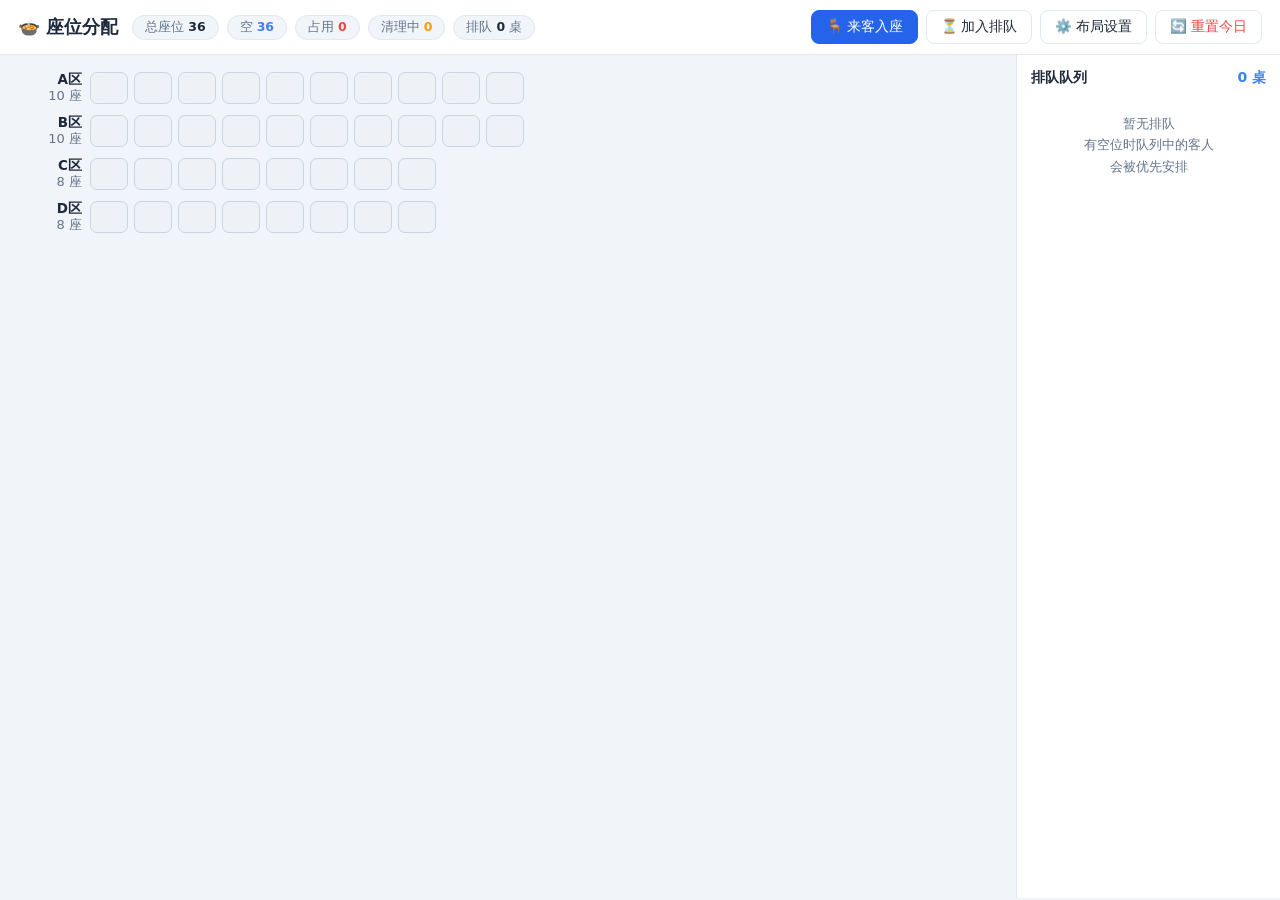
==== index.html @ dd634bb9 "餐厅座位分配系统 P1+P2：座位图/推荐入座/排队/拆坐合并（单文件 HTML，零依赖）" ====
<!DOCTYPE html>
<html lang="zh-CN">
<head>
<meta charset="UTF-8">
<meta name="viewport" content="width=device-width, initial-scale=1.0">
<title>餐厅座位分配系统</title>
<style>
  :root{
    --free-bg:#eef2f7; --free-bd:#cbd5e1;
    --occ:#ef4444; --clean:#f59e0b; --cand:#3b82f6;
    --rec:#2563eb; --bg:#f1f5f9; --card:#ffffff; --line:#e2e8f0;
    --txt:#1e293b; --sub:#64748b;
  }
  *{box-sizing:border-box; margin:0; padding:0;}
  body{
    font-family:system-ui,-apple-system,"Segoe UI","Microsoft YaHei",sans-serif;
    background:var(--bg); color:var(--txt); min-height:100vh;
  }
  header{
    background:var(--card); border-bottom:1px solid var(--line);
    padding:10px 18px; display:flex; align-items:center; gap:14px; flex-wrap:wrap;
    position:sticky; top:0; z-index:30;
  }
  header h1{font-size:18px; white-space:nowrap;}
  .stats{display:flex; gap:8px; flex-wrap:wrap; flex:1;}
  .chip{
    background:var(--bg); border:1px solid var(--line); border-radius:999px;
    padding:3px 12px; font-size:12.5px; color:var(--sub); white-space:nowrap;
  }
  .chip b{color:var(--txt);}
  .chip.occ b{color:var(--occ);} .chip.clean b{color:var(--clean);} .chip.cand b{color:var(--cand);}
  .toolbar{display:flex; gap:8px;}
  button{
    font-size:13.5px; padding:7px 14px; border-radius:8px; border:1px solid var(--line);
    background:#fff; color:var(--txt); cursor:pointer; transition:all .12s;
  }
  button:hover{border-color:var(--cand); color:var(--cand);}
  button.primary{background:var(--rec); color:#fff; border-color:var(--rec);}
  button.primary:hover{background:#1d4ed8; color:#fff;}
  button.danger{color:var(--occ);} button.danger:hover{border-color:var(--occ); color:var(--occ);}
  button.small{padding:3px 10px; font-size:12px;}
  button:disabled{opacity:.45; cursor:not-allowed;}

  main{display:flex; gap:0; align-items:flex-start;}
  #stage{flex:1; padding:16px 18px 90px; min-width:0;}

  /* 选位横幅 */
  #selBar{
    display:none; background:#eff6ff; border:1px solid #bfdbfe; border-radius:10px;
    padding:8px 12px; margin-bottom:12px; font-size:13.5px;
  }
  #selBar.show{display:flex; align-items:center; gap:10px; flex-wrap:wrap;}
  #selBar .tip{flex:1;}

  .row{display:flex; align-items:center; gap:8px; margin-bottom:10px;}
  .row-label{
    width:64px; flex:none; text-align:right; font-size:13px; color:var(--sub);
    display:flex; flex-direction:column; line-height:1.25;
  }
  .row-label b{color:var(--txt); font-size:13.5px;}
  .seats{display:flex; flex-wrap:wrap; gap:6px;}
  .seat{
    width:38px; height:32px; border-radius:7px; border:1.5px solid var(--free-bd);
    background:var(--free-bg); display:flex; align-items:center; justify-content:center;
    font-size:12px; color:var(--sub); cursor:pointer; user-select:none;
    transition:transform .08s, box-shadow .08s; position:relative;
  }
  .seat:hover{transform:translateY(-2px); box-shadow:0 3px 8px rgba(0,0,0,.12);}
  .seat.st-occ{background:var(--occ); border-color:#dc2626; color:#fff; font-weight:600;}
  .seat.st-clean{background:var(--clean); border-color:#d97706; color:#fff; font-weight:600;}
  .seat.st-clean .timer{font-size:10.5px;}
  .seat.cand{background:#dbeafe; border-color:var(--cand); color:var(--cand); cursor:pointer;}
  .seat.cand.rec{background:var(--rec); border-color:var(--rec); color:#fff; font-weight:700;}
  .seat.cand.rec::after{
    content:"★"; position:absolute; top:-9px; right:-6px; font-size:13px; color:var(--rec);
    text-shadow:0 0 3px #fff;
  }

  /* 候选方案条 */
  #candBar{
    display:none; position:fixed; left:50%; transform:translateX(-50%); bottom:14px;
    background:#fff; border:1px solid var(--line); border-radius:12px;
    box-shadow:0 8px 30px rgba(0,0,0,.18); padding:10px 14px; z-index:40;
    max-width:92vw; max-height:38vh; overflow:auto;
  }
  #candBar.show{display:block;}
  #candBar .title{font-size:13px; color:var(--sub); margin-bottom:8px;}
  #candBar .chips{display:flex; flex-wrap:wrap; gap:8px;}
  .cchip{
    border:1.5px solid var(--cand); color:var(--cand); background:#eff6ff;
    border-radius:999px; padding:5px 12px; font-size:13px; cursor:pointer;
  }
  .cchip.rec{background:var(--rec); color:#fff; border-color:var(--rec); font-weight:600;}
  .cchip:hover{box-shadow:0 2px 8px rgba(59,130,246,.35);}
  #candBar .actions{margin-top:10px; display:flex; gap:8px; justify-content:flex-end;}

  /* 拆坐合并提示条 */
  #mergeBar{
    display:none; background:#fffbeb; border:1px solid #fde68a; border-radius:10px;
    padding:8px 12px; margin-bottom:12px; font-size:13.5px; color:#92400e;
  }
  #mergeBar.show{display:flex; align-items:center; gap:10px; flex-wrap:wrap;}
  #mergeBar .tip{flex:1;}

  /* 拆坐中的座位角标 */
  .seat.st-occ.split::after{
    content:"🔗"; position:absolute; top:-9px; right:-6px; font-size:11px;
    text-shadow:0 0 3px #fff;
  }

  /* 排队面板 */
  #queuePanel{
    width:264px; flex:none; background:var(--card); border-left:1px solid var(--line);
    padding:14px; position:sticky; top:57px; height:calc(100vh - 57px); overflow:auto;
  }
  #queuePanel h2{font-size:14px; margin-bottom:10px; display:flex; justify-content:space-between; align-items:center;}
  #queuePanel h2 .cnt{color:var(--cand);}
  .qitem{
    border:1px solid var(--line); border-radius:10px; padding:9px 10px; margin-bottom:8px;
    background:var(--bg);
  }
  .qitem .head{display:flex; justify-content:space-between; align-items:center; font-size:13.5px;}
  .qitem .head .size{font-weight:600;}
  .qitem .meta{font-size:11.5px; color:var(--sub); margin:4px 0 7px;}
  .qitem .btns{display:flex; gap:6px;}
  .qempty{font-size:12.5px; color:var(--sub); padding:16px 4px; text-align:center; line-height:1.7;}

  /* 模态框 */
  .overlay{
    display:none; position:fixed; inset:0; background:rgba(15,23,42,.45);
    z-index:50; align-items:center; justify-content:center;
  }
  .overlay.show{display:flex;}
  .modal{
    background:#fff; border-radius:14px; width:min(92vw,420px);
    padding:18px 20px; box-shadow:0 20px 60px rgba(0,0,0,.25);
  }
  .modal h3{font-size:16px; margin-bottom:14px;}
  .modal .field{margin-bottom:14px;}
  .modal .field label{display:block; font-size:12.5px; color:var(--sub); margin-bottom:6px;}
  .numrow{display:flex; align-items:center; gap:8px; flex-wrap:wrap;}
  .numrow input[type=number]{
    width:76px; font-size:18px; padding:6px 8px; border:1.5px solid var(--line);
    border-radius:8px; text-align:center;
  }
  .quick{display:flex; gap:6px; flex-wrap:wrap; margin-top:8px;}
  .qbtn{
    width:42px; height:34px; border-radius:8px; border:1.5px solid var(--line);
    background:#fff; cursor:pointer; font-size:14px;
  }
  .qbtn.active{background:var(--rec); color:#fff; border-color:var(--rec);}
  .modal input[type=text]{
    width:100%; font-size:14px; padding:8px 10px; border:1.5px solid var(--line);
    border-radius:8px;
  }
  .modal .actions{display:flex; justify-content:flex-end; gap:8px; margin-top:16px;}
  .modal .msg{font-size:13.5px; padding:12px; border-radius:8px; margin-bottom:4px;}
  .modal .msg.no{background:#fef2f2; color:#b91c1c; border:1px solid #fecaca;}
  .modal .msg.ok{background:#f0fdf4; color:#15803d; border:1px solid #bbf7d0;}
  .partyInfo{font-size:13px; background:var(--bg); border-radius:8px; padding:10px 12px; margin-bottom:14px; line-height:1.8;}
  .seatList{font-size:13.5px; background:var(--bg); border-radius:8px; padding:10px 12px; line-height:1.9; max-height:200px; overflow:auto;}

  .layout-row{display:flex; gap:8px; align-items:center; margin-bottom:10px;}
  .layout-row input[type=text]{flex:1; padding:7px 9px; border:1.5px solid var(--line); border-radius:8px; font-size:13.5px;}
  .layout-row input[type=number]{width:70px; padding:7px 6px; border:1.5px solid var(--line); border-radius:8px; font-size:13.5px; text-align:center;}
  .hint{font-size:12px; color:var(--sub); margin-top:12px; line-height:1.7;}

  #toast{
    position:fixed; left:50%; top:64px; transform:translateX(-50%) translateY(-20px);
    background:#0f172a; color:#fff; padding:8px 18px; border-radius:999px; font-size:13px;
    opacity:0; pointer-events:none; transition:all .25s; z-index:99;
  }
  #toast.show{opacity:1; transform:translateX(-50%) translateY(0);}
  @media (max-width:900px){
    #queuePanel{display:none;}
    .seat{width:32px; height:28px;}
  }
</style>
</head>
<body>
<header>
  <h1>🍲 座位分配</h1>
  <div class="stats" id="stats"></div>
  <div class="toolbar">
    <button id="btnSeat" class="primary">🪑 来客入座</button>
    <button id="btnQueue">⏳ 加入排队</button>
    <button id="btnLayout">⚙️ 布局设置</button>
    <button id="btnReset" class="danger">🔄 重置今日</button>
  </div>
</header>

<main>
  <div id="stage">
    <div id="selBar">
      <span class="tip"></span>
      <button id="btnCancelSel" class="small">✕ 取消选位</button>
    </div>
    <div id="mergeBar">
      <span class="tip" id="mergeText"></span>
      <button id="btnMergeGo" class="primary small">🔗 提议合并</button>
      <button id="btnMergeDismiss" class="small">暂时不</button>
    </div>
    <div id="seatmap"></div>
  </div>
  <aside id="queuePanel">
    <h2>排队队列 <span class="cnt" id="qcnt">0 桌</span></h2>
    <div id="qlist"></div>
  </aside>
</main>

<div id="candBar">
  <div class="title" id="candTitle"></div>
  <div class="chips" id="candChips"></div>
  <div class="actions">
    <button id="btnCandCancel">取消</button>
    <button id="btnCandQueue" class="primary">没有合适的 → 加入排队</button>
  </div>
</div>

<!-- 来客入座 -->
<div class="overlay" id="mSeat">
  <div class="modal">
    <h3>🪑 来客入座</h3>
    <div class="field">
      <label>客人数</label>
      <div class="numrow">
        <button class="qbtn" data-d="-1">−</button>
        <input type="number" id="seatK" min="1" max="20" value="2">
        <button class="qbtn" data-d="1">＋</button>
      </div>
      <div class="quick" id="quickBtns"></div>
    </div>
    <div class="field">
      <label>备注（可选，如“王先生/靠窗”）</label>
      <input type="text" id="seatNote" placeholder="选填">
    </div>
    <div id="seatMsg"></div>
    <div class="actions">
      <button id="btnSeatCancel">取消</button>
      <button id="btnSeatGo" class="primary">查看可选位置 →</button>
    </div>
  </div>
</div>

<!-- 确认入座 -->
<div class="overlay" id="mConfirm">
  <div class="modal">
    <h3>确认入座</h3>
    <div class="partyInfo" id="cfInfo"></div>
    <div class="seatList" id="cfSeats"></div>
    <div class="actions">
      <button id="btnCfCancel">取消</button>
      <button id="btnCfGo" class="primary">✅ 确认入座</button>
    </div>
  </div>
</div>

<!-- 拆坐合并确认 -->
<div class="overlay" id="mMerge">
  <div class="modal">
    <h3>🔗 提议合并</h3>
    <div class="partyInfo" id="mgInfo"></div>
    <div class="seatList" id="mgSeats"></div>
    <div class="actions">
      <button id="btnMgNo" class="danger">🙅 客人拒绝（不再提议）</button>
      <button id="btnMgCancel">取消</button>
      <button id="btnMgGo" class="primary">✅ 确认合并</button>
    </div>
  </div>
</div>

<!-- 座位操作（占用/清理中） -->
<div class="overlay" id="mSeatOp">
  <div class="modal">
    <h3 id="soTitle"></h3>
    <div class="partyInfo" id="soInfo"></div>
    <div class="actions" id="soActions"></div>
  </div>
</div>

<!-- 无空位 -->
<div class="overlay" id="mNoFit">
  <div class="modal">
    <h3>😕 没有能连坐的空位</h3>
    <div class="msg no" id="nofitMsg"></div>
    <div id="splitPlanBox" style="display:none; margin-top:10px;">
      <div class="msg ok" id="splitPlanText"></div>
      <div class="actions" style="justify-content:space-between; margin-top:10px;">
        <button id="btnSplitNo" class="small">暂不拆（加入排队）</button>
        <button id="btnSplitGo" class="primary">🔗 拆坐入座</button>
      </div>
    </div>
    <div class="actions">
      <button id="btnNfCancel">取消</button>
      <button id="btnNfQueue" class="primary">⏳ 加入排队</button>
    </div>
  </div>
</div>

<!-- 布局设置 -->
<div class="overlay" id="mLayout">
  <div class="modal" style="width:min(92vw,480px);">
    <h3>⚙️ 座位布局设置</h3>
    <div id="layoutRows"></div>
    <div class="field" style="margin:12px 0 4px;">
      <label style="display:flex; align-items:flex-start; gap:8px; font-size:13px; color:var(--txt); line-height:1.6; cursor:pointer;">
        <input type="checkbox" id="chkSplit" style="margin-top:3px; width:16px; height:16px;">
        <span>允许<b>拆坐入座</b>（一人一锅店型适用：凑不出整块时按 2+2 / 3+1 拆开先坐，标记 🔗；出现足够大的连续块后系统自动提议合并回来）</span>
      </label>
    </div>
    <div class="actions" style="justify-content:space-between;">
      <button id="btnAddRow">＋ 添加一排</button>
      <div>
        <button id="btnDemo">恢复演示布局</button>
        <button id="btnLayoutSave" class="primary">保存布局</button>
      </div>
    </div>
    <div class="hint">保存后现有占用会按座位号保留，被删掉的排上如有客人会提示。建议：营业前先设好布局。</div>
  </div>
</div>

<div id="toast"></div>

<script>
"use strict";
/* ========== 状态 ========== */
const LS_KEY = 'seat-alloc-v1';
let state = load() || defaultState();
let selection = null;   // {k, note, queueId, cands}
let mergeDismissed = {}; // 本事件周期内被“暂时不”的合并提议（partyId -> true）

function defaultState(){
  return {
    version: 1,
    cleanMin: 3,                       // 清理倒计时（分钟）
    splitSeating: true,                // 拆坐开关（一人一锅店型才开）
    layout: demoLayout(),
    seatStates: {},                    // key -> {st:'free'|'occ'|'clean', party?, until?}
    parties: {},                       // id -> {id,size,note,seatedAt,seatKeys[]}
    queue: []                          // [{id,size,note,since}]
  };
}
function demoLayout(){
  return [
    {id:'r1', label:'A区', seats:10},
    {id:'r2', label:'B区', seats:10},
    {id:'r3', label:'C区', seats:8},
    {id:'r4', label:'D区', seats:8}
  ];
}
function seatKey(rowId, idx){ return rowId + '#' + idx; }
function seatState(rowId, idx){
  const s = state.seatStates[seatKey(rowId, idx)];
  return s ? s : {st:'free'};
}
function maxRowSeats(){
  return Math.max(1, ...state.layout.map(r => r.seats));
}
function ensureAllSeats(s){
  s = s || state;
  s.layout.forEach(row => {
    for(let i=0;i<row.seats;i++){
      const k = seatKey(row.id, i);
      if(!s.seatStates[k]) s.seatStates[k] = {st:'free'};
    }
  });
}
function newId(prefix){
  return prefix + '-' + Date.now().toString(36) + Math.floor(Math.random()*1e4).toString(36);
}

function save(){
  mergeDismissed = {}; // 任何状态变更后，合并提议重新生效
  try{ localStorage.setItem(LS_KEY, JSON.stringify(state)); }catch(e){}
}
function load(){
  try{
    const raw = localStorage.getItem(LS_KEY);
    if(!raw) return null;
    const s = JSON.parse(raw);
    if(!s || !Array.isArray(s.layout) || s.layout.length===0) return null;
    s.seatStates = s.seatStates || {};
    ensureAllSeats(s); // 补默认空位
    s.parties = s.parties || {};
    s.queue = s.queue || [];
    if(typeof s.cleanMin !== 'number') s.cleanMin = 3;
    if(typeof s.splitSeating !== 'boolean') s.splitSeating = true;
    // 剔除引用了已不存在座位的桌
    for(const pid in s.parties){
      const p = s.parties[pid];
      const alive = (p.seatKeys||[]).filter(k => k in s.seatStates);
      if(alive.length === 0){ delete s.parties[pid]; }
      else p.seatKeys = alive;
    }
    return s;
  }catch(e){ return null; }
}

/* ========== 算法：连续空区间 ========== */
function freeIntervals(){
  const ivs = [];
  state.layout.forEach(row => {
    let run = null;
    for(let i=0;i<row.seats;i++){
      const st = seatState(row.id, i).st;
      if(st === 'free'){
        if(!run) run = {rowId:row.id, start:i};
        run.end = i;
      }else{
        if(run){ run.len = run.end - run.start + 1; ivs.push(run); run = null; }
      }
    }
    if(run){ run.len = run.end - run.start + 1; ivs.push(run); }
  });
  return ivs;
}
function candidatesFor(k){
  return freeIntervals()
    .filter(iv => iv.len >= k)
    .map(iv => ({rowId:iv.rowId, start:iv.start, end:iv.end, len:iv.len, waste:iv.len - k}));
}
function bestCandidate(cands){
  if(!cands.length) return null;
  return cands.reduce((a,b) => (b.waste < a.waste ? b : a));
}
function rowLabel(rowId){
  const r = state.layout.find(x => x.id === rowId);
  return r ? r.label : rowId;
}
function seatName(rowId, idx){
  return rowLabel(rowId) + ' ' + (idx+1) + ' 号';
}

/* ========== 拆坐（P2）========== */
function rowIndex(rowId){ return state.layout.findIndex(r => r.id === rowId); }
function comboScore(parts){
  const sorted = parts.slice().sort((a,b) => a.rowId < b.rowId ? -1 : a.rowId > b.rowId ? 1 : a.start - b.start);
  let spread = 0;
  for(let i=1;i<sorted.length;i++){
    const prev = sorted[i-1], cur = sorted[i];
    const ri = rowIndex(prev.rowId), ci = rowIndex(cur.rowId);
    if(ri === ci) spread += Math.max(0, cur.start - prev.end - 1);
    else spread += (ci - ri) * 100;
  }
  return {parts: sorted.length, spread};
}
function betterCombo(pa, pb){
  const a = comboScore(pa), b = comboScore(pb);
  if(a.parts !== b.parts) return a.parts < b.parts;   // 部分数越少越好
  return a.spread < b.spread;                          // 间距越小越好
}
// 拆坐方案：把 k 人拆成若干整块（每块 = 一个连续空区间），部分数最少、间距最小
function splitPlanFor(k){
  if(!state.splitSeating || k < 2) return null;
  const ivs = freeIntervals().sort((a,b) => a.len - b.len);
  if(ivs.some(iv => iv.len >= k)) return null;         // 有整块就不该走到这
  let best = null;
  const MAX_PARTS = 4;
  function dfs(start, remaining, parts){
    if(remaining === 0){
      if(!best || betterCombo(parts, best.parts)) best = {parts: parts.slice()};
      return;
    }
    if(parts.length >= MAX_PARTS) return;
    for(let i=start;i<ivs.length;i++){
      const iv = ivs[i];
      if(iv.len > remaining) break;                     // 已按长度升序
      parts.push({rowId:iv.rowId, start:iv.start, end:iv.end, size:iv.len});
      dfs(i+1, remaining - iv.len, parts);
      parts.pop();
    }
  }
  dfs(0, k, []);
  return best;
}
function applySplitPlan(plan, note){
  const k = plan.parts.reduce((s,p)=>s+p.size, 0);
  const pid = newId('p');
  const seatKeys = [];
  plan.parts.forEach(p => {
    for(let i=0;i<p.size;i++){
      const key = seatKey(p.rowId, p.start + i);
      state.seatStates[key] = {st:'occ', party:pid};
      seatKeys.push(key);
    }
  });
  const party = {id:pid, size:k, note:note||'', seatedAt:Date.now(), seatKeys,
                 split:true, parts:plan.parts.map(p=>({rowId:p.rowId, start:p.start, end:p.end, size:p.size})),
                 refuseMerge:false};
  state.parties[pid] = party;
  save(); renderAll();
  toast('🔗 已拆坐入座：'+plan.parts.map(p=>rowLabel(p.rowId)+' '+(p.start+1)+'-'+(p.end+1)+' 号').join(' + '));
}
function splitParties(){ return Object.values(state.parties).filter(p => p.split && !p.refuseMerge); }
function mergeSuggestions(){
  const out = [];
  for(const p of splitParties()){
    if(mergeDismissed[p.id]) continue;
    const cands = candidatesFor(p.size);
    if(cands.length) out.push({party:p, target: bestCandidate(cands)});
  }
  return out;
}
function openMergeConfirm(party, target){
  $('mgInfo').innerHTML =
    '<b>'+party.size+' 人桌</b>（拆坐中 🔗 '+party.parts.map(p=>rowLabel(p.rowId)+' '+(p.start+1)+'-'+(p.end+1)).join(' + ')+'）'+
    '<br>目标：<b>'+esc(rowLabel(target.rowId))+' '+(target.start+1)+'-'+(target.start+party.size)+' 号</b>'+
    '（'+target.len+' 连座）';
  const seats = [];
  for(let i=0;i<party.size;i++) seats.push(seatName(target.rowId, target.start + i));
  $('mgSeats').innerHTML = seats.join('<br>');
  $('btnMgGo').onclick = () => { hideModal('mMerge'); mergeParty(party.id, target); };
  $('btnMgNo').onclick = () => {
    party.refuseMerge = true;
    hideModal('mMerge');
    save(); renderAll();
    toast('已记录：该桌不再提议合并');
  };
  $('btnMgCancel').onclick = () => hideModal('mMerge');
  showModal('mMerge');
}
function mergeParty(partyId, cand){
  const p = state.parties[partyId];
  if(!p) return;
  const fresh = candidatesFor(p.size).find(c => c.rowId === cand.rowId && c.start === cand.start);
  const owned = p.seatKeys.every(k => state.seatStates[k] && state.seatStates[k].party === partyId);
  if(!fresh || !owned){ toast('⚠️ 位置已变化，请重新操作'); renderAll(); return; }
  p.seatKeys.forEach(k => { state.seatStates[k] = {st:'free'}; });
  const newKeys = [];
  for(let i=0;i<p.size;i++){
    const key = seatKey(cand.rowId, cand.start + i);
    state.seatStates[key] = {st:'occ', party:partyId};
    newKeys.push(key);
  }
  p.seatKeys = newKeys; p.split = false; p.refuseMerge = false; p.parts = null;
  save(); renderAll();
  toast('🔗 已合并：'+p.size+' 人桌坐到 '+rowLabel(cand.rowId)+' '+(cand.start+1)+'-'+(cand.start+p.size)+' 号');
}
function renderMergeBar(){
  const bar = $('mergeBar');
  const sugs = mergeSuggestions();
  if(!sugs.length){ bar.classList.remove('show'); return; }
  const s = sugs[0];
  bar.classList.add('show');
  $('mergeText').innerHTML =
    '🔗 <b>'+s.party.size+' 人桌</b>（拆坐中）可合并到 <b>'+esc(rowLabel(s.target.rowId)+' '+(s.target.start+1)+'-'+(s.target.start+s.party.size)+' 号')+'</b>';
  $('btnMergeGo').onclick = () => openMergeConfirm(s.party, s.target);
  $('btnMergeDismiss').onclick = () => {
    mergeDismissed[s.party.id] = true;
    renderAll();
  };
}

/* ========== 渲染 ========== */
const $ = id => document.getElementById(id);
function esc(s){ return String(s==null?'':s).replace(/[&<>"']/g, c => ({'&':'&amp;','<':'&lt;','>':'&gt;','"':'&quot;',"'":'&#39;'}[c])); }
function fmtTime(ts){ const d=new Date(ts); return String(d.getHours()).padStart(2,'0')+':'+String(d.getMinutes()).padStart(2,'0'); }
function fmtDur(ms){
  const s = Math.max(0, Math.floor(ms/1000));
  return Math.floor(s/60) + '分' + String(s%60).padStart(2,'0') + '秒';
}
function countStats(){
  let occ=0, clean=0, total=0;
  state.layout.forEach(row => { total += row.seats; });
  for(const k in state.seatStates){
    const st = state.seatStates[k].st;
    if(st==='occ') occ++; else if(st==='clean') clean++;
  }
  return {total, free: total-occ-clean, occ, clean};
}
function renderStats(){
  const s = countStats();
  $('stats').innerHTML =
    '<span class="chip">总座位 <b>'+s.total+'</b></span>' +
    '<span class="chip cand">空 <b>'+s.free+'</b></span>' +
    '<span class="chip occ">占用 <b>'+s.occ+'</b></span>' +
    '<span class="chip clean">清理中 <b>'+s.clean+'</b></span>' +
    '<span class="chip">排队 <b>'+state.queue.length+'</b> 桌</span>';
}
function renderSeatMap(){
  const el = $('seatmap');
  let html = '';
  state.layout.forEach(row => {
    html += '<div class="row"><div class="row-label"><b>'+esc(row.label)+'</b><span>'+row.seats+' 座</span></div><div class="seats">';
    for(let i=0;i<row.seats;i++){
      const k = seatKey(row.id, i);
      const st = seatState(row.id, i);
      const key = esc(k);
      if(st.st === 'occ'){
        const p = state.parties[st.party];
        let cls = 'seat st-occ';
        let info = rowLabel(row.id)+' '+(i+1)+' 号 · 有人';
        if(p){
          info = rowLabel(row.id)+' '+(i+1)+' 号 · '+p.size+' 人 · '+fmtTime(p.seatedAt)+' 入座';
          if(p.split){
            info = '🔗 拆坐中 · '+info+'（'+p.parts.map(pp=>rowLabel(pp.rowId)+' '+(pp.start+1)+'-'+(pp.end+1)).join(' + ')+'）';
            cls += ' split';
          }
        }
        html += '<div class="'+cls+'" data-key="'+key+'" data-party="'+esc(st.party)+'" title="'+esc(info)+'">'+(p?p.size:'?')+'</div>';
      }else if(st.st === 'clean'){
        const remain = Math.max(0, st.until - Date.now());
        html += '<div class="seat st-clean" data-key="'+key+'" title="清理中 '+fmtDur(remain)+'">'+fmtDur(remain)+'</div>';
      }else{
        let cls = 'seat';
        if(selection){
          const ci = selection.cands.findIndex(c => c.rowId === row.id && i >= c.start && i <= c.end);
          if(ci >= 0){
            cls += ' cand';
            const best = bestCandidate(selection.cands);
            if(best && best.rowId === row.id && best.start === selection.cands[ci].start) cls += ' rec';
          }
        }
        html += '<div class="'+cls+'" data-key="'+key+'" title="'+esc(rowLabel(row.id)+' '+(i+1)+' 号 · 空')+'"></div>';
      }
    }
    html += '</div></div>';
  });
  el.innerHTML = html;
}
function renderQueue(){
  $('qcnt').textContent = state.queue.length + ' 桌';
  const el = $('qlist');
  if(!state.queue.length){
    el.innerHTML = '<div class="qempty">暂无排队<br>有空位时队列中的客人<br>会被优先安排</div>';
    return;
  }
  let html = '';
  state.queue.slice().sort((a,b) => a.since - b.since).forEach(q => {
    const fit = candidatesFor(q.size).length > 0;
    html += '<div class="qitem">' +
      '<div class="head"><span class="size">👥 '+q.size+' 人桌</span><span>等 '+fmtDur(Date.now()-q.since)+'</span></div>' +
      (q.note ? '<div class="meta">'+esc(q.note)+'</div>' : '<div class="meta" style="visibility:hidden;">.</div>') +
      '<div class="btns">' +
      '<button class="small primary" data-qseat="'+esc(q.id)+'" '+(fit?'':'disabled')+'>'+(fit?'安排入座':'暂无可坐')+'</button>' +
      '<button class="small danger" data-qdrop="'+esc(q.id)+'">移出</button>' +
      '</div></div>';
  });
  el.innerHTML = html;
}
function renderSelBar(){
  const bar = $('selBar');
  if(!selection){
    bar.classList.remove('show');
    $('candBar').classList.remove('show');
    return;
  }
  const cands = selection.cands;
  const best = bestCandidate(cands);
  bar.classList.add('show');
  bar.querySelector('.tip').innerHTML =
    '正在为 <b>'+selection.k+' 人桌</b>选位'+(selection.note?'（'+esc(selection.note)+'）':'')+
    '：共 <b>'+cands.length+'</b> 个方案，蓝色为可选，<b>★</b> 为推荐。点座位图或下方方案即可。';
  // 候选方案条
  $('candTitle').textContent = '可选位置（'+cands.length+' 个方案 · 从最小空块开始坐，避免碎片）';
  $('candChips').innerHTML = cands.map((c,i) => {
    const isBest = best && best.rowId === c.rowId && best.start === c.start;
    return '<span class="cchip'+(isBest?' rec':'')+'" data-cand="'+c.rowId+'">'+
      (isBest?'★ ':'')+'方案'+(i+1)+'：'+esc(rowLabel(c.rowId)+' '+(c.start+1)+'-'+(c.end+1)+' 号')+
      (c.len > selection.k ? '（'+c.len+' 空取 '+selection.k+'）' : '')+'</span>';
  }).join('');
  $('candBar').classList.add('show');
  $('btnCandQueue').style.display = cands.length ? 'none' : '';
}
function renderAll(){ renderStats(); renderSeatMap(); renderQueue(); renderSelBar(); renderMergeBar(); }

/* ========== 交互：来客入座 ========== */
function openSeatModal(preK){
  $('seatK').value = preK || 2;
  $('seatNote').value = '';
  $('seatMsg').innerHTML = '';
  renderQuick();
  showModal('mSeat');
}
function renderQuick(){
  const max = Math.min(10, maxRowSeats());
  const cur = parseInt($('seatK').value) || 2;
  $('quickBtns').innerHTML = [1,2,3,4,5,6].slice(0, Math.max(3,max))
    .map(n => '<button class="qbtn'+(n===cur?' active':'')+'" data-q="'+n+'">'+n+'</button>').join('');
}
function getK(){ return Math.max(1, Math.min(20, parseInt($('seatK').value) || 1)); }

function startSelection(k, note, queueId){
  const cands = candidatesFor(k);
  selection = {k, note: note||'', queueId: queueId||null, cands};
  if(cands.length === 0){
    selection = null;
    return false;
  }
  hideModal('mSeat'); hideModal('mNoFit');
  renderAll();
  return true;
}
function selectCandidate(rowId){
  if(!selection) return;
  const c = selection.cands.find(x => x.rowId === rowId);
  if(!c) return;
  const k = selection.k;
  const blockStart = c.start;                    // 贴边：从空块左端起坐
  const seats = [];
  for(let i=0;i<k;i++) seats.push(seatName(c.rowId, blockStart + i));
  $('cfInfo').innerHTML =
    '<b>'+selection.k+' 人桌</b>'+(selection.note?' · '+esc(selection.note):'')+
    '<br>位置：<b>'+esc(rowLabel(c.rowId))+' '+(blockStart+1)+'-'+(blockStart+k)+' 号</b>'+
    (c.len > k ? '（该空块共 '+c.len+' 座，贴边入座，剩余 '+ (c.len-k) +' 座保持完整）' : '');
  $('cfSeats').innerHTML = seats.join('<br>');
  showModal('mConfirm');
}
function confirmSeat(){
  if(!selection) return;
  const k = selection.k, note = selection.note, queueId = selection.queueId;
  const c = selection.cands.find(x => x.rowId === selection.pendingRow);
  if(!c) return;
  hideModal('mConfirm');
  const pid = newId('p');
  const party = {id:pid, size:k, note:note, seatedAt:Date.now(), seatKeys:[]};
  for(let i=0;i<k;i++){
    const key = seatKey(c.rowId, c.start + i);
    state.seatStates[key] = {st:'occ', party:pid};
    party.seatKeys.push(key);
  }
  state.parties[pid] = party;
  if(queueId){
    state.queue = state.queue.filter(q => q.id !== queueId);
  }
  selection = null;
  save(); renderAll();
  toast('✅ 已安排 '+k+' 人入座 '+rowLabel(c.rowId)+' '+(c.start+1)+'-'+(c.start+k)+' 号');
}

/* ========== 交互：座位点击 ========== */
$('seatmap').addEventListener('click', e => {
  const seat = e.target.closest('.seat');
  if(!seat) return;
  const key = seat.dataset.key;
  const rowId = key.split('#')[0], idx = parseInt(key.split('#')[1]);
  const st = state.seatStates[key];
  if(selection){
    const cand = selection.cands.find(x => x.rowId === rowId && idx >= x.start && idx <= x.end);
    if(cand){ selection.pendingRow = cand.rowId; selectCandidate(cand.rowId); }
    return;
  }
  if(st && st.st === 'occ'){
    openSeatOp(st.party);
  }else if(st && st.st === 'clean'){
    $('soTitle').textContent = '🧹 清理中';
    $('soInfo').innerHTML = seatName(rowId, idx) + ' · 清理中，剩余 ' + fmtDur(Math.max(0, st.until - Date.now()));
    $('soActions').innerHTML =
      '<button id="soClean" class="primary">完成清理（变空）</button>' +
      '<button id="soClose" class="small">关闭</button>';
    showModal('mSeatOp');
    $('soClean').onclick = () => { state.seatStates[key] = {st:'free'}; save(); hideModal('mSeatOp'); renderAll(); toast('🧹 '+seatName(rowId, idx)+' 已清理完毕'); };
    $('soClose').onclick = () => hideModal('mSeatOp');
  }
});
function openSeatOp(partyId){
  const p = state.parties[partyId];
  if(!p) return;
  $('soTitle').textContent = '👥 '+p.size+' 人桌'+(p.split ? ' · 🔗 拆坐中' : '');
  let loc = '位置：'+p.seatKeys.map(k => { const [rid, i] = k.split('#'); return seatName(rid, parseInt(i)); }).join('、');
  if(p.split && p.parts) loc = '拆坐 🔗：'+p.parts.map(pp => rowLabel(pp.rowId)+' '+(pp.start+1)+'-'+(pp.end+1)+' 号').join(' + ');
  $('soInfo').innerHTML =
    loc +
    '<br>入座：'+fmtTime(p.seatedAt)+' · 已坐 '+fmtDur(Date.now()-p.seatedAt) +
    (p.note ? '<br>备注：'+esc(p.note) : '');
  let actions =
    '<button id="soLeave3" class="danger">💺 客人离座（清理 '+state.cleanMin+' 分钟）</button>' +
    '<button id="soLeave0">客人离座（立即空）</button>';
  if(p.split && !p.refuseMerge && candidatesFor(p.size).length){
    actions += '<button id="soMerge" class="primary">🔗 提议合并</button>';
  }
  actions += '<button id="soClose2" class="small">关闭</button>';
  $('soActions').innerHTML = actions;
  showModal('mSeatOp');
  $('soLeave3').onclick = () => { leaveParty(partyId, state.cleanMin); };
  $('soLeave0').onclick = () => { leaveParty(partyId, 0); };
  $('soClose2').onclick = () => hideModal('mSeatOp');
  const mg = $('soMerge');
  if(mg) mg.onclick = () => { hideModal('mSeatOp'); openMergeConfirm(p, bestCandidate(candidatesFor(p.size))); };
}
function leaveParty(partyId, cleanMin){
  const p = state.parties[partyId];
  if(!p) return;
  p.seatKeys.forEach(k => {
    state.seatStates[k] = cleanMin > 0
      ? {st:'clean', until: Date.now() + cleanMin*60000}
      : {st:'free'};
  });
  delete state.parties[partyId];
  hideModal('mSeatOp');
  save(); renderAll();
  toast('💺 客人离座'+(cleanMin>0 ? '，座位进入清理 '+cleanMin+' 分钟' : '，座位已空'));
}

/* ========== 交互：排队 ========== */
function openQueueModal(preK){
  $('seatK').value = preK || 2;
  $('seatNote').value = '';
  $('seatMsg').innerHTML = '<div class="msg ok">将加入排队队列，有空位时系统会提示安排入座。</div>';
  renderQuick();
  showModal('mSeat');
  $('btnSeatGo').textContent = '加入排队';
  $('btnSeatGo').dataset.mode = 'queue';
  $('mSeat').querySelector('h3').textContent = '⏳ 加入排队';
}
function addToQueue(k, note){
  state.queue.push({id:newId('q'), size:k, note:note||'', since:Date.now()});
  save(); renderAll();
  toast('⏳ 已加入排队：'+k+' 人桌'+(note?'（'+note+'）':''));
}
function seatQueueItem(qid){
  const q = state.queue.find(x => x.id === qid);
  if(!q) return;
  if(startSelection(q.size, q.note, qid)) toast('为队列中的 '+q.size+' 人桌选位');
  else toast('暂无可坐位置，继续排队');
}

/* ========== 模态框通用 ========== */
function showModal(id){ $(id).classList.add('show'); }
function hideModal(id){ $(id).classList.remove('show'); }
function toast(msg){
  const t = $('toast');
  t.textContent = msg;
  t.classList.add('show');
  clearTimeout(t._tm);
  t._tm = setTimeout(() => t.classList.remove('show'), 2200);
}

/* ========== 事件绑定 ========== */
$('btnSeat').onclick = () => { $('btnSeatGo').textContent = '查看可选位置 →'; $('btnSeatGo').dataset.mode = 'seat'; $('mSeat').querySelector('h3').textContent = '🪑 来客入座'; openSeatModal(2); };
$('btnQueue').onclick = () => openQueueModal(2);
$('btnSeatCancel').onclick = () => hideModal('mSeat');
$('btnSeatGo').onclick = () => {
  const k = getK(), note = $('seatNote').value.trim();
  if($('btnSeatGo').dataset.mode === 'queue'){
    addToQueue(k, note);
    hideModal('mSeat');
  }else{
    if(startSelection(k, note, null)){
      toast('找到 '+selection.cands.length+' 个可选位置');
    }else{
      $('nofitMsg').innerHTML = '<b>'+k+' 人桌</b>：当前所有空位都凑不出 '+k+' 个连续座位。';
      const plan = splitPlanFor(k);
      if(plan){
        $('splitPlanText').innerHTML =
          '<b>🔗 拆坐方案（需整桌同意，一次征询）</b><br>'+
          k+' 人 = '+plan.parts.map(p=>p.size).join(' + ')+'<br>'+
          plan.parts.map(p=>'&nbsp;&nbsp;· '+esc(rowLabel(p.rowId)+' '+(p.start+1)+'-'+(p.end+1)+' 号')+'（'+p.size+' 座）').join('<br>')+
          '<br>先拆开坐，出现 '+k+' 连座后系统自动提议合并回来。';
        $('splitPlanBox').style.display = 'block';
      }else{
        $('splitPlanBox').style.display = 'none';
        $('nofitMsg').innerHTML += '<br>可加入排队，空出大块后自动安排。';
      }
      hideModal('mSeat');
      showModal('mNoFit');
    }
  }
};
$('btnNfCancel').onclick = () => hideModal('mNoFit');
$('btnNfQueue').onclick = () => {
  const k = parseInt(($('seatK').value)) || 2;
  addToQueue(k, $('seatNote').value.trim());
  hideModal('mNoFit');
};
$('btnSplitGo').onclick = () => {
  const k = getK();
  const plan = splitPlanFor(k);
  if(!plan){ toast('位置已变化，请重试'); renderAll(); return; }
  hideModal('mNoFit');
  applySplitPlan(plan, $('seatNote').value.trim());
};
$('btnSplitNo').onclick = () => {
  $('splitPlanBox').style.display = 'none';
  $('nofitMsg').innerHTML += '<br>可加入排队，空出大块后自动安排。';
};
$('seatK').addEventListener('input', renderQuick);
document.addEventListener('click', e => {
  const q = e.target.closest('[data-q]');
  if(q){ $('seatK').value = q.dataset.q; renderQuick(); return; }
  const d = e.target.closest('[data-d]');
  if(d){ const cur = getK(); $('seatK').value = Math.max(1, Math.min(20, cur + parseInt(d.dataset.d))); renderQuick(); return; }
});
$('btnCfCancel').onclick = () => hideModal('mConfirm');
$('btnCfGo').onclick = confirmSeat;
$('btnCancelSel').onclick = () => { selection = null; renderAll(); };
$('btnCandCancel').onclick = () => { selection = null; renderAll(); };
$('btnCandQueue').onclick = () => { hideModal('mNoFit'); addToQueue(selection ? selection.k : 2, selection ? selection.note : ''); selection = null; renderAll(); };
$('candChips').addEventListener('click', e => {
  const chip = e.target.closest('[data-cand]');
  if(chip && selection){
    selection.pendingRow = chip.dataset.cand;
    selectCandidate(chip.dataset.cand);
  }
});
$('qlist').addEventListener('click', e => {
  const s = e.target.closest('[data-qseat]');
  if(s){ seatQueueItem(s.dataset.qseat); return; }
  const d = e.target.closest('[data-qdrop]');
  if(d){
    state.queue = state.queue.filter(q => q.id !== d.dataset.qdrop);
    save(); renderAll();
    toast('已移出排队');
  }
});
$('btnReset').onclick = () => {
  if(!confirm('重置今日：清空所有占用 / 清理中 / 排队（保留布局设置）。确定？')) return;
  state.seatStates = {}; state.parties = {}; state.queue = [];
  ensureAllSeats();
  save(); renderAll();
  toast('🔄 已重置今日营业状态');
};
$('btnLayout').onclick = renderLayoutModal;
$('btnLayoutSave').onclick = saveLayout;
$('btnAddRow').onclick = () => {
  const n = state.layout.length + 1;
  state.layout.push({id:newId('r'), label:'第'+n+'排', seats:8});
  renderLayoutModal();
};
$('btnDemo').onclick = () => {
  if(!confirm('恢复演示布局将重置全部状态（含占用和排队），确定？')) return;
  state.layout = demoLayout(); state.seatStates = {}; state.parties = {}; state.queue = [];
  ensureAllSeats(); save(); hideModal('mLayout'); renderAll();
  toast('已恢复演示布局');
};

/* ========== 布局编辑器 ========== */
function renderLayoutModal(){
  const el = $('layoutRows');
  el.innerHTML = state.layout.map((row, ri) =>
    '<div class="layout-row">' +
    '<input type="text" value="'+esc(row.label)+'" placeholder="排名称（如 A区/靠窗）" data-lbl="'+ri+'">' +
    '<input type="number" min="1" max="40" value="'+row.seats+'" data-seats="'+ri+'">' +
    '<button class="small danger" data-del="'+ri+'">删除</button>' +
    '</div>'
  ).join('');
  $('chkSplit').checked = !!state.splitSeating;
  showModal('mLayout');
}
$('layoutRows').addEventListener('click', e => {
  const del = e.target.closest('[data-del]');
  if(!del) return;
  const ri = parseInt(del.dataset.del);
  if(state.layout.length <= 1){ toast('至少保留一排'); return; }
  state.layout.splice(ri, 1);
  renderLayoutModal();
});
$('layoutRows').addEventListener('input', e => {
  const lbl = e.target.closest('[data-lbl]');
  if(lbl){ state.layout[parseInt(lbl.dataset.lbl)].label = lbl.value.trim() || ('第'+(parseInt(lbl.dataset.lbl)+1)+'排'); }
  const seats = e.target.closest('[data-seats]');
  if(seats){
    const n = Math.max(1, Math.min(40, parseInt(seats.value) || 1));
    state.layout[parseInt(seats.dataset.seats)].seats = n;
  }
});
function saveLayout(){
  // 重新生成座位状态，保留原 key 的状态
  const next = {};
  const keys = new Set();
  state.layout.forEach(row => { for(let i=0;i<row.seats;i++) keys.add(seatKey(row.id, i)); });
  let lost = 0;
  for(const k in state.seatStates){
    if(keys.has(k)) next[k] = state.seatStates[k];
    else if(state.seatStates[k].st === 'occ') lost++;
  }
  for(const k of keys) if(!next[k]) next[k] = {st:'free'};
  // 桌引用了被删座位 → 释放该桌
  for(const pid in state.parties){
    const p = state.parties[pid];
    p.seatKeys = p.seatKeys.filter(k => keys.has(k));
    if(p.seatKeys.length === 0) delete state.parties[pid];
  }
  state.seatStates = next;
  state.splitSeating = $('chkSplit').checked;
  save(); hideModal('mLayout'); renderAll();
  toast(lost ? '布局已保存（'+lost+' 个被删座位上的客人已释放，请重新安排）' : '布局已保存');
}

/* ========== 定时器：清理倒计时 / 排队时长 ========== */
setInterval(() => {
  let changed = false;
  for(const k in state.seatStates){
    const st = state.seatStates[k];
    if(st.st === 'clean' && st.until <= Date.now()){
      state.seatStates[k] = {st:'free'};
      changed = true;
    }
  }
  if(changed){ save(); renderAll(); return; }
  // 只更新倒计时文本
  document.querySelectorAll('.seat.st-clean').forEach(n => {
    const key = n.dataset.key;
    if(!key) return;
    const st = state.seatStates[key];
    if(st && st.st === 'clean') n.textContent = fmtDur(Math.max(0, st.until - Date.now()));
  });
}, 1000);
setInterval(() => { renderQueue(); }, 10000);

/* ========== 启动 ========== */
ensureAllSeats();
save();
renderAll();
</script>
</body>
</html>
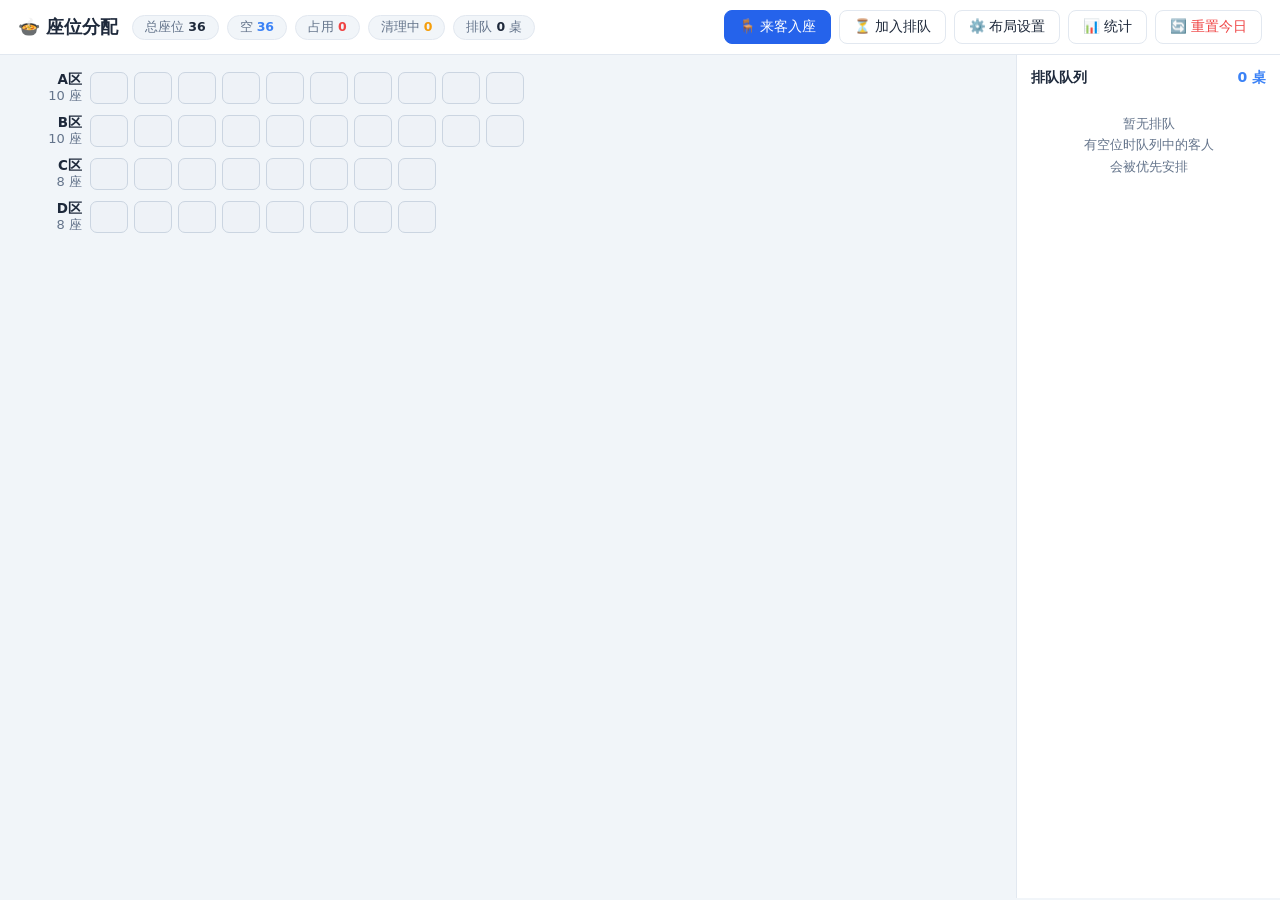
==== commit 4eb2008f: "P4 数据调优：事件日志 + 营业统计看板 + 等待预估 + 离线仿真对比（4配置重放今日客流）" ====
--- a/index.html
+++ b/index.html
@@ -108,6 +108,12 @@
     text-shadow:0 0 3px #fff;
   }
 
+  /* 免打扰角标（移位方案不包含该桌） */
+  .seat.st-occ.dnd::after{
+    content:"🚫"; position:absolute; top:-9px; right:-6px; font-size:11px;
+    text-shadow:0 0 3px #fff;
+  }
+
   /* 排队面板 */
   #queuePanel{
     width:264px; flex:none; background:var(--card); border-left:1px solid var(--line);
@@ -164,6 +170,16 @@
   .layout-row input[type=text]{flex:1; padding:7px 9px; border:1.5px solid var(--line); border-radius:8px; font-size:13.5px;}
   .layout-row input[type=number]{width:70px; padding:7px 6px; border:1.5px solid var(--line); border-radius:8px; font-size:13.5px; text-align:center;}
   .hint{font-size:12px; color:var(--sub); margin-top:12px; line-height:1.7;}
+
+  /* 统计弹窗 */
+  .statgrid{display:grid; grid-template-columns:repeat(2,1fr); gap:8px; margin-bottom:14px;}
+  .statcard{background:var(--bg); border:1px solid var(--line); border-radius:10px; padding:8px 10px;}
+  .statcard .k{font-size:11.5px; color:var(--sub);}
+  .statcard .v{font-size:16px; font-weight:700; margin-top:2px;}
+  table.simtab{width:100%; border-collapse:collapse; font-size:12.5px; margin-top:8px;}
+  table.simtab th, table.simtab td{border:1px solid var(--line); padding:5px 7px; text-align:center;}
+  table.simtab th{background:var(--bg); color:var(--sub); font-weight:600;}
+  table.simtab tr.best td{background:#f0fdf4; font-weight:600;}
 
   #toast{
     position:fixed; left:50%; top:64px; transform:translateX(-50%) translateY(-20px);
@@ -185,6 +201,7 @@
     <button id="btnSeat" class="primary">🪑 来客入座</button>
     <button id="btnQueue">⏳ 加入排队</button>
     <button id="btnLayout">⚙️ 布局设置</button>
+    <button id="btnStats">📊 统计</button>
     <button id="btnReset" class="danger">🔄 重置今日</button>
   </div>
 </header>
@@ -269,6 +286,18 @@
   </div>
 </div>
 
+<!-- 移位拼座确认 -->
+<div class="overlay" id="mShift">
+  <div class="modal">
+    <h3>📦 移位拼座方案</h3>
+    <div class="partyInfo" id="shInfo"></div>
+    <div class="actions">
+      <button id="btnShCancel">取消</button>
+      <button id="btnShGo" class="primary">✅ 全部同意，执行</button>
+    </div>
+  </div>
+</div>
+
 <!-- 座位操作（占用/清理中） -->
 <div class="overlay" id="mSeatOp">
   <div class="modal">
@@ -290,6 +319,13 @@
         <button id="btnSplitGo" class="primary">🔗 拆坐入座</button>
       </div>
     </div>
+    <div id="shiftPlanBox" style="display:none; margin-top:10px;">
+      <div class="msg ok" id="shiftPlanText"></div>
+      <div class="actions" style="justify-content:space-between; margin-top:10px;">
+        <button id="btnShiftNo" class="small">暂时不</button>
+        <button id="btnShiftGo" class="primary">📦 移位拼座</button>
+      </div>
+    </div>
     <div class="actions">
       <button id="btnNfCancel">取消</button>
       <button id="btnNfQueue" class="primary">⏳ 加入排队</button>
@@ -306,6 +342,12 @@
       <label style="display:flex; align-items:flex-start; gap:8px; font-size:13px; color:var(--txt); line-height:1.6; cursor:pointer;">
         <input type="checkbox" id="chkSplit" style="margin-top:3px; width:16px; height:16px;">
         <span>允许<b>拆坐入座</b>（一人一锅店型适用：凑不出整块时按 2+2 / 3+1 拆开先坐，标记 🔗；出现足够大的连续块后系统自动提议合并回来）</span>
+      </label>
+    </div>
+    <div class="field" style="margin:8px 0 4px;">
+      <label style="display:flex; align-items:flex-start; gap:8px; font-size:13px; color:var(--txt); line-height:1.6; cursor:pointer;">
+        <input type="checkbox" id="chkShift" style="margin-top:3px; width:16px; height:16px;">
+        <span>允许<b>移位拼座</b>（高峰期可选模块：移动 1–2 桌拼出大块消化排队桌；被移桌需整桌同意，可标记免打扰🚫 或记录拒过移位✗）</span>
       </label>
     </div>
     <div class="actions" style="justify-content:space-between;">
@@ -319,6 +361,17 @@
   </div>
 </div>
 
+<!-- 营业统计 -->
+<div class="overlay" id="mStats">
+  <div class="modal" style="width:min(94vw,560px); max-height:86vh; overflow:auto;">
+    <h3>📊 营业统计</h3>
+    <div id="statsBody"></div>
+    <div class="actions">
+      <button id="btnStatsClose" class="primary">关闭</button>
+    </div>
+  </div>
+</div>
+
 <div id="toast"></div>
 
 <script>
@@ -328,16 +381,20 @@
 let state = load() || defaultState();
 let selection = null;   // {k, note, queueId, cands}
 let mergeDismissed = {}; // 本事件周期内被“暂时不”的合并提议（partyId -> true）
+let SIM = false;         // 离线仿真模式：save/render/toast 全部旁路，不碰真实状态与存储
+let simAvgMs = 60*60000; // 仿真用平均就餐时长
 
 function defaultState(){
   return {
     version: 1,
     cleanMin: 3,                       // 清理倒计时（分钟）
     splitSeating: true,                // 拆坐开关（一人一锅店型才开）
+    shiftSeating: true,                // 移位拼座开关（高峰期可选模块）
     layout: demoLayout(),
     seatStates: {},                    // key -> {st:'free'|'occ'|'clean', party?, until?}
     parties: {},                       // id -> {id,size,note,seatedAt,seatKeys[]}
-    queue: []                          // [{id,size,note,since}]
+    queue: [],                         // [{id,size,note,since}]
+    log: []                            // 事件日志 [{t, type, detail}]
   };
 }
 function demoLayout(){
@@ -368,8 +425,14 @@
 function newId(prefix){
   return prefix + '-' + Date.now().toString(36) + Math.floor(Math.random()*1e4).toString(36);
 }
+function logEvent(type, detail){
+  state.log = state.log || [];
+  state.log.push({t: Date.now(), type, detail: detail||{}});
+  if(state.log.length > 3000) state.log = state.log.slice(-3000);
+}
 
 function save(){
+  if(SIM) return;
   mergeDismissed = {}; // 任何状态变更后，合并提议重新生效
   try{ localStorage.setItem(LS_KEY, JSON.stringify(state)); }catch(e){}
 }
@@ -383,8 +446,10 @@
     ensureAllSeats(s); // 补默认空位
     s.parties = s.parties || {};
     s.queue = s.queue || [];
+    s.log = s.log || [];
     if(typeof s.cleanMin !== 'number') s.cleanMin = 3;
     if(typeof s.splitSeating !== 'boolean') s.splitSeating = true;
+    if(typeof s.shiftSeating !== 'boolean') s.shiftSeating = true;
     // 剔除引用了已不存在座位的桌
     for(const pid in s.parties){
       const p = s.parties[pid];
@@ -473,7 +538,7 @@
   dfs(0, k, []);
   return best;
 }
-function applySplitPlan(plan, note){
+function applySplitPlan(plan, note, t){
   const k = plan.parts.reduce((s,p)=>s+p.size, 0);
   const pid = newId('p');
   const seatKeys = [];
@@ -484,10 +549,14 @@
       seatKeys.push(key);
     }
   });
-  const party = {id:pid, size:k, note:note||'', seatedAt:Date.now(), seatKeys,
+  const at = t || Date.now();
+  const party = {id:pid, size:k, note:note||'', seatedAt:at, _leavesAt: at + simAvgMs, seatKeys,
                  split:true, parts:plan.parts.map(p=>({rowId:p.rowId, start:p.start, end:p.end, size:p.size})),
                  refuseMerge:false};
   state.parties[pid] = party;
+  logEvent('arrive', {size:k, note:note||''});
+  logEvent('seated', {size:k, split:true});
+  logEvent('split', {size:k, parts: plan.parts.map(p=>p.size)});
   save(); renderAll();
   toast('🔗 已拆坐入座：'+plan.parts.map(p=>rowLabel(p.rowId)+' '+(p.start+1)+'-'+(p.end+1)+' 号').join(' + '));
 }
@@ -513,6 +582,7 @@
   $('btnMgNo').onclick = () => {
     party.refuseMerge = true;
     hideModal('mMerge');
+    logEvent('merge_refuse', {size: party.size});
     save(); renderAll();
     toast('已记录：该桌不再提议合并');
   };
@@ -533,6 +603,7 @@
     newKeys.push(key);
   }
   p.seatKeys = newKeys; p.split = false; p.refuseMerge = false; p.parts = null;
+  logEvent('merge', {size:p.size, to: rowLabel(cand.rowId)+' '+(cand.start+1)+'-'+(cand.start+p.size)+' 号'});
   save(); renderAll();
   toast('🔗 已合并：'+p.size+' 人桌坐到 '+rowLabel(cand.rowId)+' '+(cand.start+1)+'-'+(cand.start+p.size)+' 号');
 }
@@ -549,6 +620,357 @@
     mergeDismissed[s.party.id] = true;
     renderAll();
   };
+}
+
+/* ========== 移位拼座（P3）========== */
+let shiftCtx = null; // {plan, beneficiary}
+function movableParties(){
+  return Object.values(state.parties).filter(p =>
+    !p.split && !p.dnd && !p.refuseShift &&
+    p.seatKeys.length > 0 &&
+    p.seatKeys.every(k => state.seatStates[k] && state.seatStates[k].party === p.id)
+  );
+}
+function occupiedKeySet(){
+  const set = new Set();
+  for(const k in state.seatStates) if(state.seatStates[k].st === 'occ') set.add(k);
+  return set;
+}
+function simFreeIntervals(occSet){
+  const ivs = [];
+  state.layout.forEach(row => {
+    let run = null;
+    for(let i=0;i<row.seats;i++){
+      const free = !occSet.has(seatKey(row.id, i));
+      if(free){ if(!run) run = {rowId:row.id, start:i}; run.end = i; }
+      else { if(run){ run.len = run.end - run.start + 1; ivs.push(run); run = null; } }
+    }
+    if(run){ run.len = run.end - run.start + 1; ivs.push(run); }
+  });
+  return ivs;
+}
+function bestFitIv(ivs, k){
+  const fit = ivs.filter(iv => iv.len >= k).sort((a,b) => a.len - b.len);
+  return fit.length ? fit[0] : null;
+}
+function moveDistance(party, to){
+  const fromRow = rowIndex(party.seatKeys[0].split('#')[0]);
+  const fromCol = parseInt(party.seatKeys[0].split('#')[1]);
+  const toRow = rowIndex(to.rowId);
+  return Math.abs(fromRow - toRow) * 100 + Math.abs(fromCol - to.start);
+}
+// 移位方案：移动 1-2 桌（整桌、原子）拼出 >=k 的连续块；桌数最少 → 距离最短 → 块浪费最小
+function shiftPlanFor(k){
+  if(!state.shiftSeating || k < 1) return null;
+  const baseOcc = occupiedKeySet();
+  if(bestFitIv(simFreeIntervals(baseOcc), k)) return null; // 本来就有整块
+  const movable = movableParties();
+  if(!movable.length) return null;
+  const MAX_DEST = 3;
+  function destsFor(p){
+    return simFreeIntervals(baseOcc)
+      .filter(iv => iv.len >= p.size)
+      .sort((a,b) => (a.len - p.size) - (b.len - p.size))
+      .slice(0, MAX_DEST)
+      .map(iv => ({rowId:iv.rowId, start:iv.start, end:iv.end, len:iv.len}));
+  }
+  let best = null;
+  function consider(moves){
+    const occ = new Set(baseOcc);
+    const destKeys = [];
+    for(const m of moves){
+      m.party.seatKeys.forEach(k => occ.delete(k));
+      for(let i=0;i<m.party.size;i++){
+        const key = seatKey(m.to.rowId, m.to.start + i);
+        if(occ.has(key) || destKeys.includes(key)) return;
+        destKeys.push(key);
+      }
+    }
+    destKeys.forEach(k => occ.add(k));
+    const block = bestFitIv(simFreeIntervals(occ), k);
+    if(!block) return;
+    const score = {
+      moves: moves.length,
+      dist: moves.reduce((s,m) => s + moveDistance(m.party, m.to), 0),
+      waste: block.len - k
+    };
+    const cur = best ? best.score : null;
+    if(!cur ||
+       score.moves < cur.moves ||
+       (score.moves === cur.moves && (score.dist < cur.dist || (score.dist === cur.dist && score.waste < cur.waste)))){
+      best = {moves, score, block};
+    }
+  }
+  for(const p of movable){
+    for(const to of destsFor(p)) consider([{party:p, to}]);
+  }
+  if(!best){
+    for(let i=0;i<movable.length;i++){
+      for(let j=i+1;j<movable.length;j++){
+        const p1 = movable[i], p2 = movable[j];
+        for(const d1 of destsFor(p1)){
+          for(const d2 of destsFor(p2)) consider([{party:p1, to:d1}, {party:p2, to:d2}]);
+        }
+      }
+    }
+  }
+  return best ? {moves: best.moves, block: best.block, score: best.score} : null;
+}
+function partyPosText(p){
+  return rowLabel(p.seatKeys[0].split('#')[0]) + ' ' + (p.seatKeys.map(k => parseInt(k.split('#')[1])+1).join('-')) + ' 号';
+}
+function openShiftConfirm(plan, beneficiary){
+  shiftCtx = {plan, beneficiary};
+  const rows = plan.moves.map((m,i) =>
+    (i+1)+'、<b>'+esc(partyPosText(m.party))+'</b>（'+m.party.size+' 人）→ <b>'+esc(rowLabel(m.to.rowId)+' '+(m.to.start+1)+'-'+(m.to.start+m.party.size)+' 号')+'</b>' +
+    ' <button class="small danger" data-shift-refuse="'+esc(m.party.id)+'">这桌拒绝</button>'
+  ).join('<br>');
+  let ben = '给来店的 <b>'+beneficiary.k+' 人桌</b>';
+  if(beneficiary.kind === 'queue'){
+    const q = state.queue.find(x => x.id === beneficiary.qid);
+    ben = '给排队'+(q ? ' <b>'+fmtDur(Date.now()-q.since)+'</b>' : '')+'的 <b>'+beneficiary.k+' 人桌</b>';
+  }
+  $('shInfo').innerHTML =
+    '<b>移动桌数：'+plan.score.moves+' 桌</b>（整桌原子移动，任一桌拒绝则整案取消）<br>' +
+    rows +
+    '<br>拼出空块：<b>'+esc(rowLabel(plan.block.rowId))+' '+(plan.block.start+1)+'-'+(plan.block.end+1)+' 号</b>（'+plan.block.len+' 连座）→ '+ben;
+  hideModal('mNoFit');
+  showModal('mShift');
+}
+function executeShiftPlan(plan, beneficiary){
+  for(const m of plan.moves){
+    const p = state.parties[m.party.id];
+    if(!p || p.seatKeys.length !== m.party.seatKeys.length || !p.seatKeys.every((k,i) => k === m.party.seatKeys[i])){
+      toast('⚠️ 位置已变化，请重新操作'); renderAll(); return;
+    }
+    for(let i=0;i<p.size;i++){
+      const key = seatKey(m.to.rowId, m.to.start + i);
+      const st = state.seatStates[key];
+      if(!st || st.st !== 'free'){ toast('⚠️ 落点已被占用，请重新操作'); renderAll(); return; }
+    }
+  }
+  plan.moves.forEach(m => {
+    const p = state.parties[m.party.id];
+    p.seatKeys.forEach(k => { state.seatStates[k] = {st:'free'}; });
+    const newKeys = [];
+    for(let i=0;i<p.size;i++){
+      const key = seatKey(m.to.rowId, m.to.start + i);
+      state.seatStates[key] = {st:'occ', party:p.id};
+      newKeys.push(key);
+    }
+    p.seatKeys = newKeys;
+  });
+  save(); renderAll();
+  toast('📦 已移位拼座，空出 '+rowLabel(plan.block.rowId)+' '+(plan.block.start+1)+'-'+(plan.block.end+1)+' 号');
+  logEvent('shift', {size: beneficiary.k, moves: plan.moves.length});
+  shiftCtx = null;
+  hideModal('mShift');
+  if(beneficiary.kind === 'queue'){
+    const q = state.queue.find(x => x.id === beneficiary.qid);
+    if(q) startSelection(q.size, q.note, q.id);
+  }else{
+    startSelection(beneficiary.k, beneficiary.note, null);
+  }
+}
+
+/* ========== 统计与仿真（P4）========== */
+function avgMealDuration(){
+  const leaves = (state.log||[]).filter(e => e.type === 'leave');
+  if(!leaves.length) return 60;
+  const avg = leaves.reduce((s,e)=>s+(e.detail.durationMs||0),0) / leaves.length / 60000;
+  return Math.max(20, Math.min(180, Math.round(avg)));
+}
+// 排队桌等待预估：按平均就餐时长模拟未来离座，估算何时能凑出 >=k 的连续块
+function estimateWait(k){
+  if(candidatesFor(k).length) return 0;
+  const avg = avgMealDuration();
+  const deps = Object.values(state.parties)
+    .filter(p => !p.split)              // 拆坐桌不单独离座（整桌合并后统一算）
+    .map(p => ({at: p.seatedAt + avg*60000, keys: p.seatKeys.slice()}))
+    .sort((a,b) => a.at - b.at);
+  const occ = new Set(occupiedKeySet());
+  let t = 0;
+  for(const d of deps){
+    t = Math.max(t, d.at - Date.now());
+    d.keys.forEach(k => occ.delete(k));
+    if(bestFitIv(simFreeIntervals(occ), k)) return Math.max(0, Math.round(t/60000));
+  }
+  return null; // 无法预估（比如未来离座也凑不出）
+}
+function computeMetrics(){
+  const log = state.log || [];
+  const seatedEvts = log.filter(e => e.type === 'seated');
+  const desks = seatedEvts.length;
+  const persons = seatedEvts.reduce((s,e)=>s+(e.detail.size||0),0);
+  const leaves = log.filter(e => e.type === 'leave');
+  const avgMeal = leaves.length ? Math.round(leaves.reduce((s,e)=>s+(e.detail.durationMs||0),0)/leaves.length/60000) : null;
+  const joinT = {};
+  const waits = [];
+  for(const e of log){
+    if(e.type === 'queue_join') joinT[e.detail.id] = e.t;
+    if(e.type === 'seated' && e.detail.queueId && joinT[e.detail.queueId]) waits.push(e.t - joinT[e.detail.queueId]);
+  }
+  const avgWait = waits.length ? Math.round(waits.reduce((a,b)=>a+b,0)/waits.length/60000) : null;
+  const p90 = waits.length ? Math.round(waits.slice().sort((a,b)=>a-b)[Math.ceil(waits.length*0.9)-1]/60000) : null;
+  const c = countStats();
+  const ivs = freeIntervals();
+  const fragMax = ivs.length ? Math.max(...ivs.map(i=>i.len)) : 0;
+  const counts = t => log.filter(e => e.type === t).length;
+  const mergeOffers = counts('merge') + counts('merge_refuse');
+  const shiftOffers = counts('shift') + counts('shift_refuse');
+  const acc = counts('merge') + counts('shift');
+  const offers = mergeOffers + shiftOffers;
+  return { desks, persons, avgMeal, avgWait, p90, util: Math.round(c.occ/c.total*100), fragN: ivs.length, fragMax,
+           splitN: counts('split'), mergeN: counts('merge'), mergeRefuse: counts('merge_refuse'),
+           shiftN: counts('shift'), shiftRefuse: counts('shift_refuse'),
+           accept: offers ? Math.round(acc/offers*100) : null };
+}
+function renderStatsModal(){
+  const m = computeMetrics();
+  const card = (k,v) => '<div class="statcard"><div class="k">'+k+'</div><div class="v">'+v+'</div></div>';
+  $('statsBody').innerHTML =
+    '<div class="statgrid">' +
+    card('今日接待桌数', m.desks) + card('接待人次', m.persons) +
+    card('平均就餐时长', (m.avgMeal==null?'-':m.avgMeal+' 分钟')) +
+    card('当前上座率', m.util+'%') +
+    card('平均等待（排队的）', (m.avgWait==null?'-':m.avgWait+' 分钟')) +
+    card('P90 等待', (m.p90==null?'-':m.p90+' 分钟')) +
+    card('拆坐 / 合并', m.splitN+' / '+m.mergeN+(m.mergeRefuse?'（拒 '+m.mergeRefuse+'）':'')) +
+    card('移位 / 拒绝', m.shiftN+' / '+m.shiftRefuse) +
+    card('当前空区间', m.fragN+' 个（最大 '+m.fragMax+' 连座）') +
+    card('建议接受率', (m.accept==null?'-':m.accept+'%')) +
+    '</div>' +
+    '<div style="font-size:12px; color:var(--sub); line-height:1.7; margin-bottom:10px;">指标来自事件日志（入座/离座/排队/拆坐/合并/移位）。「重置今日」会清空日志。</div>' +
+    '<div style="margin-bottom:6px;"><button id="btnSim" class="primary">▶ 仿真对比今日客流（4 套配置）</button></div>' +
+    '<div id="simResult" style="font-size:12.5px; color:var(--sub);">点按钮后用今日真实到店记录在 4 套配置下重放，对比接待数与等待（只读计算，不影响当前营业）。</div>';
+  $('btnSim').onclick = runSimCompare;
+}
+function runSimCompare(){
+  const cfgs = [
+    {name:'全关（纯贴边 best-fit）', splitSeating:false, shiftSeating:false},
+    {name:'开拆坐', splitSeating:true, shiftSeating:false},
+    {name:'开移位', splitSeating:false, shiftSeating:true},
+    {name:'全开（拆坐+移位）', splitSeating:true, shiftSeating:true}
+  ];
+  const rows = [];
+  let bestName = null;
+  cfgs.forEach(cfg => { rows.push({name:cfg.name, r: simulateDay(cfg)}); });
+  const okRows = rows.filter(x => x.r);
+  if(okRows.length){
+    okRows.sort((a,b) => b.r.seated - a.r.seated || a.r.waitAvg - b.r.waitAvg || a.r.stillWaiting - b.r.stillWaiting);
+    bestName = okRows[0].name;
+  }
+  let html = '<table class="simtab"><tr><th>配置</th><th>接待桌数</th><th>平均等待</th><th>排队滞留</th><th>末态上座</th></tr>';
+  rows.forEach(x => {
+    if(!x.r){ html += '<tr><td>'+esc(x.name)+'</td><td colspan="4">样本不足（今日到店记录 < 3 桌）</td></tr>'; return; }
+    const best = x.name === bestName;
+    html += '<tr'+(best?' class="best"':'')+'><td>'+esc(x.name)+(best?' ★':'')+'</td><td>'+x.r.seated+'</td><td>'+(x.r.waitAvg ? x.r.waitAvg+' 分钟' : '0')+'</td><td>'+x.r.stillWaiting+'</td><td>'+x.r.endOcc+'/'+x.r.totalSeats+'</td></tr>';
+  });
+  html += '</table>';
+  if(bestName) html += '<div style="font-size:12px; color:#15803d; margin-top:6px;">★ 当前客流下综合最优：'+esc(bestName)+'</div>';
+  html += '<div style="font-size:11.5px; color:var(--sub); margin-top:6px;">仿真用今日真实到店序列 + 平均就餐时长 '+avgMealDuration()+' 分钟重放，纯内存计算，不改动营业数据。</div>';
+  $('simResult').innerHTML = html;
+}
+function buildSimState(cfg, avgDur){
+  const sim = {version:1, cleanMin:3, splitSeating:!!cfg.splitSeating, shiftSeating:!!cfg.shiftSeating,
+               layout: state.layout.map(r => ({id:r.id, label:r.label, seats:r.seats})),
+               seatStates:{}, parties:{}, queue:[], log:[]};
+  state.layout.forEach(row => { for(let i=0;i<row.seats;i++) sim.seatStates[seatKey(row.id,i)] = {st:'free'}; });
+  return sim;
+}
+function simSeatBestFit(size, note, t){
+  const cands = candidatesFor(size);
+  if(!cands.length) return false;
+  const c = bestCandidate(cands);
+  const pid = newId('p');
+  const party = {id:pid, size, note:note||'', seatedAt:t, _leavesAt: t + simAvgMs, seatKeys:[]};
+  for(let i=0;i<size;i++){
+    const key = seatKey(c.rowId, c.start + i);
+    state.seatStates[key] = {st:'occ', party:pid};
+    party.seatKeys.push(key);
+  }
+  state.parties[pid] = party;
+  return true;
+}
+// 离线仿真：用真实到店序列重放一天，对比配置。通过交换全局 state + SIM 标志复用全部算法，跑完还原。
+function simulateDay(cfg){
+  const arrivals = (state.log || []).filter(e => e.type === 'arrive')
+    .map(e => ({t:e.t, size:e.detail.size, note:e.detail.note||''}))
+    .sort((a,b) => a.t - b.t);
+  if(arrivals.length < 3) return null;
+  const avgMin = avgMealDuration();
+  simAvgMs = avgMin * 60000;
+  const saved = state;
+  state = buildSimState(cfg, avgMin);
+  SIM = true;
+  try{
+    const queue = [];
+    let seated = 0, waited = 0, waitTotal = 0, maxQ = 0;
+    function freeDue(t){
+      for(const pid in state.parties){
+        const p = state.parties[pid];
+        if(p._leavesAt !== undefined && p._leavesAt <= t){
+          p.seatKeys.forEach(k => { state.seatStates[k] = {st:'free'}; });
+          delete state.parties[pid];
+        }
+      }
+    }
+    function seatFromQueue(t){
+      let any = true;
+      while(any){
+        any = false;
+        queue.sort((a,b) => a.since - b.since);
+        for(let i=0;i<queue.length;i++){
+          const q = queue[i];
+          if(candidatesFor(q.size).length){
+            waitTotal += t - q.since; waited++;
+            simSeatBestFit(q.size, q.note, t);
+            queue.splice(i,1);
+            seated++; any = true;
+            break;
+          }
+        }
+      }
+    }
+    for(const a of arrivals){
+      freeDue(a.t);
+      seatFromQueue(a.t);
+      if(candidatesFor(a.size).length){
+        simSeatBestFit(a.size, a.note, a.t); seated++;
+      }else if(cfg.splitSeating){
+        const plan = splitPlanFor(a.size);
+        if(plan){ applySplitPlan(plan, a.note, a.t); seated++; }
+        else { queue.push({id:newId('q'), size:a.size, note:a.note, since:a.t}); maxQ = Math.max(maxQ, queue.length); }
+      }else if(cfg.shiftSeating){
+        const plan = shiftPlanFor(a.size);
+        if(plan){ executeShiftPlan(plan, {kind:'arrival', k:a.size, note:a.note}); simSeatBestFit(a.size, a.note, a.t); seated++; }
+        else { queue.push({id:newId('q'), size:a.size, note:a.note, since:a.t}); maxQ = Math.max(maxQ, queue.length); }
+      }else{
+        queue.push({id:newId('q'), size:a.size, note:a.note, since:a.t}); maxQ = Math.max(maxQ, queue.length);
+      }
+      selection = null;
+    }
+    // 末段消化队列：按平均就餐时长逐轮推进
+    let t = arrivals.length ? arrivals[arrivals.length-1].t : Date.now();
+    for(let step=0; step<240 && queue.length; step++){
+      freeDue(t);
+      const before = seated;
+      seatFromQueue(t);
+      if(seated === before) t += avgMin * 60000;
+    }
+    const c = countStats();
+    return {
+      seated,
+      waitAvg: waited ? Math.round(waitTotal/waited/60000) : 0,
+      maxQ, stillWaiting: queue.length,
+      endOcc: c.occ, totalSeats: c.total
+    };
+  } finally {
+    SIM = false;
+    state = saved;
+    selection = null;
+    shiftCtx = null;
+  }
 }
 
 /* ========== 渲染 ========== */
@@ -595,6 +1017,9 @@
           if(p.split){
             info = '🔗 拆坐中 · '+info+'（'+p.parts.map(pp=>rowLabel(pp.rowId)+' '+(pp.start+1)+'-'+(pp.end+1)).join(' + ')+'）';
             cls += ' split';
+          }else if(p.dnd){
+            info += ' · 🚫免打扰';
+            cls += ' dnd';
           }
         }
         html += '<div class="'+cls+'" data-key="'+key+'" data-party="'+esc(st.party)+'" title="'+esc(info)+'">'+(p?p.size:'?')+'</div>';
@@ -628,11 +1053,16 @@
   let html = '';
   state.queue.slice().sort((a,b) => a.since - b.since).forEach(q => {
     const fit = candidatesFor(q.size).length > 0;
+    const shiftOk = !fit && !!shiftPlanFor(q.size);
+    const est = fit ? 0 : estimateWait(q.size);
+    let btn = '<button class="small primary" disabled>暂无可坐</button>';
+    if(fit) btn = '<button class="small primary" data-qseat="'+esc(q.id)+'">安排入座</button>';
+    else if(shiftOk) btn = '<button class="small primary" data-qshift="'+esc(q.id)+'">📦 移位拼座</button>';
     html += '<div class="qitem">' +
-      '<div class="head"><span class="size">👥 '+q.size+' 人桌</span><span>等 '+fmtDur(Date.now()-q.since)+'</span></div>' +
+      '<div class="head"><span class="size">👥 '+q.size+' 人桌</span><span>等 '+fmtDur(Date.now()-q.since)+(est!=null && est>0 ? ' · 预计 '+est+' 分钟':'')+'</span></div>' +
       (q.note ? '<div class="meta">'+esc(q.note)+'</div>' : '<div class="meta" style="visibility:hidden;">.</div>') +
       '<div class="btns">' +
-      '<button class="small primary" data-qseat="'+esc(q.id)+'" '+(fit?'':'disabled')+'>'+(fit?'安排入座':'暂无可坐')+'</button>' +
+      btn +
       '<button class="small danger" data-qdrop="'+esc(q.id)+'">移出</button>' +
       '</div></div>';
   });
@@ -662,7 +1092,7 @@
   $('candBar').classList.add('show');
   $('btnCandQueue').style.display = cands.length ? 'none' : '';
 }
-function renderAll(){ renderStats(); renderSeatMap(); renderQueue(); renderSelBar(); renderMergeBar(); }
+function renderAll(){ if(SIM) return; renderStats(); renderSeatMap(); renderQueue(); renderSelBar(); renderMergeBar(); }
 
 /* ========== 交互：来客入座 ========== */
 function openSeatModal(preK){
@@ -720,6 +1150,8 @@
     party.seatKeys.push(key);
   }
   state.parties[pid] = party;
+  logEvent('seated', {size:k, seats: party.seatKeys.slice(), queueId: queueId||null});
+  if(!queueId) logEvent('arrive', {size:k, note:note});
   if(queueId){
     state.queue = state.queue.filter(q => q.id !== queueId);
   }
@@ -749,7 +1181,7 @@
       '<button id="soClean" class="primary">完成清理（变空）</button>' +
       '<button id="soClose" class="small">关闭</button>';
     showModal('mSeatOp');
-    $('soClean').onclick = () => { state.seatStates[key] = {st:'free'}; save(); hideModal('mSeatOp'); renderAll(); toast('🧹 '+seatName(rowId, idx)+' 已清理完毕'); };
+    $('soClean').onclick = () => { state.seatStates[key] = {st:'free'}; logEvent('clean_done', {key}); save(); hideModal('mSeatOp'); renderAll(); toast('🧹 '+seatName(rowId, idx)+' 已清理完毕'); };
     $('soClose').onclick = () => hideModal('mSeatOp');
   }
 });
@@ -759,6 +1191,12 @@
   $('soTitle').textContent = '👥 '+p.size+' 人桌'+(p.split ? ' · 🔗 拆坐中' : '');
   let loc = '位置：'+p.seatKeys.map(k => { const [rid, i] = k.split('#'); return seatName(rid, parseInt(i)); }).join('、');
   if(p.split && p.parts) loc = '拆坐 🔗：'+p.parts.map(pp => rowLabel(pp.rowId)+' '+(pp.start+1)+'-'+(pp.end+1)+' 号').join(' + ');
+  const flags = [];
+  if(p.split) flags.push('拆坐中🔗');
+  if(p.refuseShift) flags.push('拒过移位✗');
+  if(p.refuseMerge) flags.push('拒过合并✗');
+  if(p.dnd) flags.push('免打扰🚫');
+  if(flags.length) loc += '<br>标记：'+flags.join('、');
   $('soInfo').innerHTML =
     loc +
     '<br>入座：'+fmtTime(p.seatedAt)+' · 已坐 '+fmtDur(Date.now()-p.seatedAt) +
@@ -769,6 +1207,7 @@
   if(p.split && !p.refuseMerge && candidatesFor(p.size).length){
     actions += '<button id="soMerge" class="primary">🔗 提议合并</button>';
   }
+  actions += '<button id="soDnd" class="small">'+(p.dnd?'🚫 取消免打扰':'🚫 标记免打扰')+'</button>';
   actions += '<button id="soClose2" class="small">关闭</button>';
   $('soActions').innerHTML = actions;
   showModal('mSeatOp');
@@ -777,6 +1216,12 @@
   $('soClose2').onclick = () => hideModal('mSeatOp');
   const mg = $('soMerge');
   if(mg) mg.onclick = () => { hideModal('mSeatOp'); openMergeConfirm(p, bestCandidate(candidatesFor(p.size))); };
+  const sd = $('soDnd');
+  if(sd) sd.onclick = () => {
+    p.dnd = !p.dnd;
+    save(); hideModal('mSeatOp'); renderAll();
+    toast(p.dnd ? '🚫 已标记免打扰，移位方案不再包含该桌' : '已取消免打扰');
+  };
 }
 function leaveParty(partyId, cleanMin){
   const p = state.parties[partyId];
@@ -787,6 +1232,7 @@
       : {st:'free'};
   });
   delete state.parties[partyId];
+  logEvent('leave', {size:p.size, durationMs: Date.now()-p.seatedAt, cleanMin});
   hideModal('mSeatOp');
   save(); renderAll();
   toast('💺 客人离座'+(cleanMin>0 ? '，座位进入清理 '+cleanMin+' 分钟' : '，座位已空'));
@@ -804,7 +1250,10 @@
   $('mSeat').querySelector('h3').textContent = '⏳ 加入排队';
 }
 function addToQueue(k, note){
-  state.queue.push({id:newId('q'), size:k, note:note||'', since:Date.now()});
+  const qid = newId('q');
+  state.queue.push({id:qid, size:k, note:note||'', since:Date.now()});
+  logEvent('arrive', {size:k, note:note||''});
+  logEvent('queue_join', {id:qid, size:k});
   save(); renderAll();
   toast('⏳ 已加入排队：'+k+' 人桌'+(note?'（'+note+'）':''));
 }
@@ -819,6 +1268,7 @@
 function showModal(id){ $(id).classList.add('show'); }
 function hideModal(id){ $(id).classList.remove('show'); }
 function toast(msg){
+  if(SIM) return;
   const t = $('toast');
   t.textContent = msg;
   t.classList.add('show');
@@ -852,6 +1302,16 @@
         $('splitPlanBox').style.display = 'none';
         $('nofitMsg').innerHTML += '<br>可加入排队，空出大块后自动安排。';
       }
+      const splan = shiftPlanFor(k);
+      if(splan){
+        $('shiftPlanText').innerHTML =
+          '<b>📦 移位拼座方案</b>（需被移桌整桌同意）<br>'+
+          splan.moves.map((m,i)=>'&nbsp;&nbsp;'+(i+1)+'、移动 '+esc(partyPosText(m.party))+'（'+m.party.size+' 人）→ '+esc(rowLabel(m.to.rowId)+' '+(m.to.start+1)+'-'+(m.to.start+m.party.size)+' 号')).join('<br>')+
+          '<br>可空出 <b>'+esc(rowLabel(splan.block.rowId))+' '+(splan.block.start+1)+'-'+(splan.block.end+1)+' 号</b>（'+splan.block.len+' 连座）';
+        $('shiftPlanBox').style.display = 'block';
+      }else{
+        $('shiftPlanBox').style.display = 'none';
+      }
       hideModal('mSeat');
       showModal('mNoFit');
     }
@@ -874,6 +1334,26 @@
   $('splitPlanBox').style.display = 'none';
   $('nofitMsg').innerHTML += '<br>可加入排队，空出大块后自动安排。';
 };
+$('btnShiftGo').onclick = () => {
+  const k = getK();
+  const plan = shiftPlanFor(k);
+  if(!plan){ toast('位置已变化，请重试'); renderAll(); return; }
+  openShiftConfirm(plan, {kind:'arrival', k, note: $('seatNote').value.trim()});
+};
+$('btnShiftNo').onclick = () => { $('shiftPlanBox').style.display = 'none'; };
+$('btnShCancel').onclick = () => { shiftCtx = null; hideModal('mShift'); };
+$('btnShGo').onclick = () => { if(shiftCtx) executeShiftPlan(shiftCtx.plan, shiftCtx.beneficiary); };
+$('shInfo').addEventListener('click', e => {
+  const b = e.target.closest('[data-shift-refuse]');
+  if(!b) return;
+  const p = state.parties[b.dataset.shiftRefuse];
+  if(p) p.refuseShift = true;
+  hideModal('mShift'); hideModal('mNoFit');
+  shiftCtx = null;
+  logEvent('shift_refuse', {size: p ? p.size : 0});
+  save(); renderAll();
+  toast('已记录该桌拒绝移位，不再提议它');
+});
 $('seatK').addEventListener('input', renderQuick);
 document.addEventListener('click', e => {
   const q = e.target.closest('[data-q]');
@@ -896,9 +1376,21 @@
 $('qlist').addEventListener('click', e => {
   const s = e.target.closest('[data-qseat]');
   if(s){ seatQueueItem(s.dataset.qseat); return; }
+  const sh = e.target.closest('[data-qshift]');
+  if(sh){
+    const q = state.queue.find(x => x.id === sh.dataset.qshift);
+    if(q){
+      const plan = shiftPlanFor(q.size);
+      if(plan) openShiftConfirm(plan, {kind:'queue', qid:q.id, k:q.size, note:q.note});
+      else toast('暂无可行的移位方案');
+    }
+    return;
+  }
   const d = e.target.closest('[data-qdrop]');
   if(d){
+    const q0 = state.queue.find(q => q.id === d.dataset.qdrop);
     state.queue = state.queue.filter(q => q.id !== d.dataset.qdrop);
+    if(q0) logEvent('queue_drop', {id: q0.id, size: q0.size});
     save(); renderAll();
     toast('已移出排队');
   }
@@ -906,12 +1398,15 @@
 $('btnReset').onclick = () => {
   if(!confirm('重置今日：清空所有占用 / 清理中 / 排队（保留布局设置）。确定？')) return;
   state.seatStates = {}; state.parties = {}; state.queue = [];
+  logEvent('reset', {});
   ensureAllSeats();
   save(); renderAll();
   toast('🔄 已重置今日营业状态');
 };
 $('btnLayout').onclick = renderLayoutModal;
 $('btnLayoutSave').onclick = saveLayout;
+$('btnStats').onclick = () => { renderStatsModal(); showModal('mStats'); };
+$('btnStatsClose').onclick = () => hideModal('mStats');
 $('btnAddRow').onclick = () => {
   const n = state.layout.length + 1;
   state.layout.push({id:newId('r'), label:'第'+n+'排', seats:8});
@@ -935,6 +1430,7 @@
     '</div>'
   ).join('');
   $('chkSplit').checked = !!state.splitSeating;
+  $('chkShift').checked = !!state.shiftSeating;
   showModal('mLayout');
 }
 $('layoutRows').addEventListener('click', e => {
@@ -973,6 +1469,7 @@
   }
   state.seatStates = next;
   state.splitSeating = $('chkSplit').checked;
+  state.shiftSeating = $('chkShift').checked;
   save(); hideModal('mLayout'); renderAll();
   toast(lost ? '布局已保存（'+lost+' 个被删座位上的客人已释放，请重新安排）' : '布局已保存');
 }
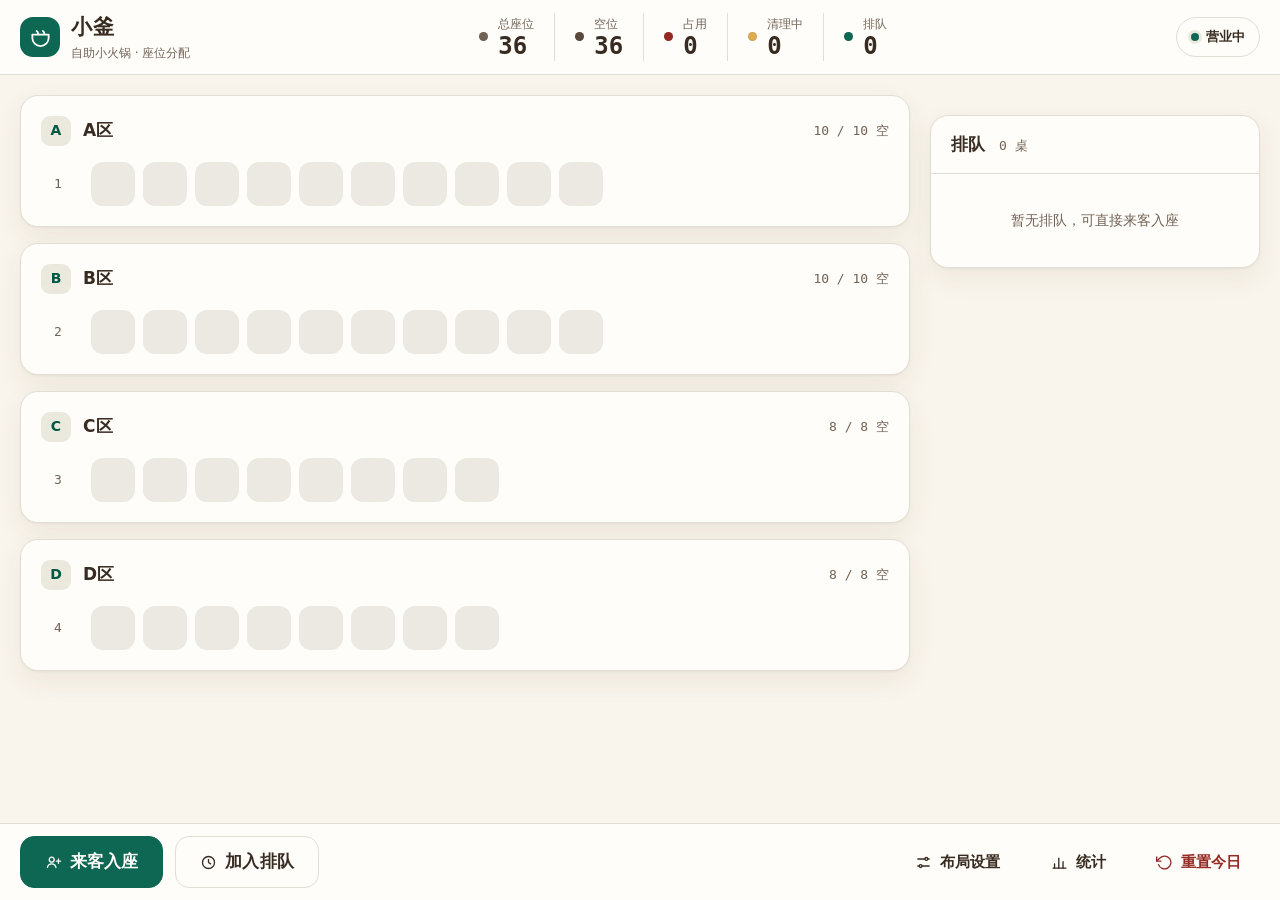
==== commit 466fcd2c: "重构为多文件结构 + 采用 Open Design 新设计（小釜·暖白青瓷绿）" ====
--- a/index.html
+++ b/index.html
@@ -1,1504 +1,272 @@
-<!DOCTYPE html>
+<!doctype html>
 <html lang="zh-CN">
 <head>
-<meta charset="UTF-8">
-<meta name="viewport" content="width=device-width, initial-scale=1.0">
-<title>餐厅座位分配系统</title>
-<style>
-  :root{
-    --free-bg:#eef2f7; --free-bd:#cbd5e1;
-    --occ:#ef4444; --clean:#f59e0b; --cand:#3b82f6;
-    --rec:#2563eb; --bg:#f1f5f9; --card:#ffffff; --line:#e2e8f0;
-    --txt:#1e293b; --sub:#64748b;
-  }
-  *{box-sizing:border-box; margin:0; padding:0;}
-  body{
-    font-family:system-ui,-apple-system,"Segoe UI","Microsoft YaHei",sans-serif;
-    background:var(--bg); color:var(--txt); min-height:100vh;
-  }
-  header{
-    background:var(--card); border-bottom:1px solid var(--line);
-    padding:10px 18px; display:flex; align-items:center; gap:14px; flex-wrap:wrap;
-    position:sticky; top:0; z-index:30;
-  }
-  header h1{font-size:18px; white-space:nowrap;}
-  .stats{display:flex; gap:8px; flex-wrap:wrap; flex:1;}
-  .chip{
-    background:var(--bg); border:1px solid var(--line); border-radius:999px;
-    padding:3px 12px; font-size:12.5px; color:var(--sub); white-space:nowrap;
-  }
-  .chip b{color:var(--txt);}
-  .chip.occ b{color:var(--occ);} .chip.clean b{color:var(--clean);} .chip.cand b{color:var(--cand);}
-  .toolbar{display:flex; gap:8px;}
-  button{
-    font-size:13.5px; padding:7px 14px; border-radius:8px; border:1px solid var(--line);
-    background:#fff; color:var(--txt); cursor:pointer; transition:all .12s;
-  }
-  button:hover{border-color:var(--cand); color:var(--cand);}
-  button.primary{background:var(--rec); color:#fff; border-color:var(--rec);}
-  button.primary:hover{background:#1d4ed8; color:#fff;}
-  button.danger{color:var(--occ);} button.danger:hover{border-color:var(--occ); color:var(--occ);}
-  button.small{padding:3px 10px; font-size:12px;}
-  button:disabled{opacity:.45; cursor:not-allowed;}
-
-  main{display:flex; gap:0; align-items:flex-start;}
-  #stage{flex:1; padding:16px 18px 90px; min-width:0;}
-
-  /* 选位横幅 */
-  #selBar{
-    display:none; background:#eff6ff; border:1px solid #bfdbfe; border-radius:10px;
-    padding:8px 12px; margin-bottom:12px; font-size:13.5px;
-  }
-  #selBar.show{display:flex; align-items:center; gap:10px; flex-wrap:wrap;}
-  #selBar .tip{flex:1;}
-
-  .row{display:flex; align-items:center; gap:8px; margin-bottom:10px;}
-  .row-label{
-    width:64px; flex:none; text-align:right; font-size:13px; color:var(--sub);
-    display:flex; flex-direction:column; line-height:1.25;
-  }
-  .row-label b{color:var(--txt); font-size:13.5px;}
-  .seats{display:flex; flex-wrap:wrap; gap:6px;}
-  .seat{
-    width:38px; height:32px; border-radius:7px; border:1.5px solid var(--free-bd);
-    background:var(--free-bg); display:flex; align-items:center; justify-content:center;
-    font-size:12px; color:var(--sub); cursor:pointer; user-select:none;
-    transition:transform .08s, box-shadow .08s; position:relative;
-  }
-  .seat:hover{transform:translateY(-2px); box-shadow:0 3px 8px rgba(0,0,0,.12);}
-  .seat.st-occ{background:var(--occ); border-color:#dc2626; color:#fff; font-weight:600;}
-  .seat.st-clean{background:var(--clean); border-color:#d97706; color:#fff; font-weight:600;}
-  .seat.st-clean .timer{font-size:10.5px;}
-  .seat.cand{background:#dbeafe; border-color:var(--cand); color:var(--cand); cursor:pointer;}
-  .seat.cand.rec{background:var(--rec); border-color:var(--rec); color:#fff; font-weight:700;}
-  .seat.cand.rec::after{
-    content:"★"; position:absolute; top:-9px; right:-6px; font-size:13px; color:var(--rec);
-    text-shadow:0 0 3px #fff;
-  }
-
-  /* 候选方案条 */
-  #candBar{
-    display:none; position:fixed; left:50%; transform:translateX(-50%); bottom:14px;
-    background:#fff; border:1px solid var(--line); border-radius:12px;
-    box-shadow:0 8px 30px rgba(0,0,0,.18); padding:10px 14px; z-index:40;
-    max-width:92vw; max-height:38vh; overflow:auto;
-  }
-  #candBar.show{display:block;}
-  #candBar .title{font-size:13px; color:var(--sub); margin-bottom:8px;}
-  #candBar .chips{display:flex; flex-wrap:wrap; gap:8px;}
-  .cchip{
-    border:1.5px solid var(--cand); color:var(--cand); background:#eff6ff;
-    border-radius:999px; padding:5px 12px; font-size:13px; cursor:pointer;
-  }
-  .cchip.rec{background:var(--rec); color:#fff; border-color:var(--rec); font-weight:600;}
-  .cchip:hover{box-shadow:0 2px 8px rgba(59,130,246,.35);}
-  #candBar .actions{margin-top:10px; display:flex; gap:8px; justify-content:flex-end;}
-
-  /* 拆坐合并提示条 */
-  #mergeBar{
-    display:none; background:#fffbeb; border:1px solid #fde68a; border-radius:10px;
-    padding:8px 12px; margin-bottom:12px; font-size:13.5px; color:#92400e;
-  }
-  #mergeBar.show{display:flex; align-items:center; gap:10px; flex-wrap:wrap;}
-  #mergeBar .tip{flex:1;}
-
-  /* 拆坐中的座位角标 */
-  .seat.st-occ.split::after{
-    content:"🔗"; position:absolute; top:-9px; right:-6px; font-size:11px;
-    text-shadow:0 0 3px #fff;
-  }
-
-  /* 免打扰角标（移位方案不包含该桌） */
-  .seat.st-occ.dnd::after{
-    content:"🚫"; position:absolute; top:-9px; right:-6px; font-size:11px;
-    text-shadow:0 0 3px #fff;
-  }
-
-  /* 排队面板 */
-  #queuePanel{
-    width:264px; flex:none; background:var(--card); border-left:1px solid var(--line);
-    padding:14px; position:sticky; top:57px; height:calc(100vh - 57px); overflow:auto;
-  }
-  #queuePanel h2{font-size:14px; margin-bottom:10px; display:flex; justify-content:space-between; align-items:center;}
-  #queuePanel h2 .cnt{color:var(--cand);}
-  .qitem{
-    border:1px solid var(--line); border-radius:10px; padding:9px 10px; margin-bottom:8px;
-    background:var(--bg);
-  }
-  .qitem .head{display:flex; justify-content:space-between; align-items:center; font-size:13.5px;}
-  .qitem .head .size{font-weight:600;}
-  .qitem .meta{font-size:11.5px; color:var(--sub); margin:4px 0 7px;}
-  .qitem .btns{display:flex; gap:6px;}
-  .qempty{font-size:12.5px; color:var(--sub); padding:16px 4px; text-align:center; line-height:1.7;}
-
-  /* 模态框 */
-  .overlay{
-    display:none; position:fixed; inset:0; background:rgba(15,23,42,.45);
-    z-index:50; align-items:center; justify-content:center;
-  }
-  .overlay.show{display:flex;}
-  .modal{
-    background:#fff; border-radius:14px; width:min(92vw,420px);
-    padding:18px 20px; box-shadow:0 20px 60px rgba(0,0,0,.25);
-  }
-  .modal h3{font-size:16px; margin-bottom:14px;}
-  .modal .field{margin-bottom:14px;}
-  .modal .field label{display:block; font-size:12.5px; color:var(--sub); margin-bottom:6px;}
-  .numrow{display:flex; align-items:center; gap:8px; flex-wrap:wrap;}
-  .numrow input[type=number]{
-    width:76px; font-size:18px; padding:6px 8px; border:1.5px solid var(--line);
-    border-radius:8px; text-align:center;
-  }
-  .quick{display:flex; gap:6px; flex-wrap:wrap; margin-top:8px;}
-  .qbtn{
-    width:42px; height:34px; border-radius:8px; border:1.5px solid var(--line);
-    background:#fff; cursor:pointer; font-size:14px;
-  }
-  .qbtn.active{background:var(--rec); color:#fff; border-color:var(--rec);}
-  .modal input[type=text]{
-    width:100%; font-size:14px; padding:8px 10px; border:1.5px solid var(--line);
-    border-radius:8px;
-  }
-  .modal .actions{display:flex; justify-content:flex-end; gap:8px; margin-top:16px;}
-  .modal .msg{font-size:13.5px; padding:12px; border-radius:8px; margin-bottom:4px;}
-  .modal .msg.no{background:#fef2f2; color:#b91c1c; border:1px solid #fecaca;}
-  .modal .msg.ok{background:#f0fdf4; color:#15803d; border:1px solid #bbf7d0;}
-  .partyInfo{font-size:13px; background:var(--bg); border-radius:8px; padding:10px 12px; margin-bottom:14px; line-height:1.8;}
-  .seatList{font-size:13.5px; background:var(--bg); border-radius:8px; padding:10px 12px; line-height:1.9; max-height:200px; overflow:auto;}
-
-  .layout-row{display:flex; gap:8px; align-items:center; margin-bottom:10px;}
-  .layout-row input[type=text]{flex:1; padding:7px 9px; border:1.5px solid var(--line); border-radius:8px; font-size:13.5px;}
-  .layout-row input[type=number]{width:70px; padding:7px 6px; border:1.5px solid var(--line); border-radius:8px; font-size:13.5px; text-align:center;}
-  .hint{font-size:12px; color:var(--sub); margin-top:12px; line-height:1.7;}
-
-  /* 统计弹窗 */
-  .statgrid{display:grid; grid-template-columns:repeat(2,1fr); gap:8px; margin-bottom:14px;}
-  .statcard{background:var(--bg); border:1px solid var(--line); border-radius:10px; padding:8px 10px;}
-  .statcard .k{font-size:11.5px; color:var(--sub);}
-  .statcard .v{font-size:16px; font-weight:700; margin-top:2px;}
-  table.simtab{width:100%; border-collapse:collapse; font-size:12.5px; margin-top:8px;}
-  table.simtab th, table.simtab td{border:1px solid var(--line); padding:5px 7px; text-align:center;}
-  table.simtab th{background:var(--bg); color:var(--sub); font-weight:600;}
-  table.simtab tr.best td{background:#f0fdf4; font-weight:600;}
-
-  #toast{
-    position:fixed; left:50%; top:64px; transform:translateX(-50%) translateY(-20px);
-    background:#0f172a; color:#fff; padding:8px 18px; border-radius:999px; font-size:13px;
-    opacity:0; pointer-events:none; transition:all .25s; z-index:99;
-  }
-  #toast.show{opacity:1; transform:translateX(-50%) translateY(0);}
-  @media (max-width:900px){
-    #queuePanel{display:none;}
-    .seat{width:32px; height:28px;}
-  }
-</style>
+<meta charset="utf-8">
+<meta name="viewport" content="width=device-width, initial-scale=1">
+<title>小釜 · 自助小火锅 — 座位分配</title>
+<link rel="stylesheet" href="css/style.css">
 </head>
 <body>
-<header>
-  <h1>🍲 座位分配</h1>
-  <div class="stats" id="stats"></div>
-  <div class="toolbar">
-    <button id="btnSeat" class="primary">🪑 来客入座</button>
-    <button id="btnQueue">⏳ 加入排队</button>
-    <button id="btnLayout">⚙️ 布局设置</button>
-    <button id="btnStats">📊 统计</button>
-    <button id="btnReset" class="danger">🔄 重置今日</button>
-  </div>
-</header>
-
-<main>
-  <div id="stage">
-    <div id="selBar">
-      <span class="tip"></span>
-      <button id="btnCancelSel" class="small">✕ 取消选位</button>
-    </div>
-    <div id="mergeBar">
-      <span class="tip" id="mergeText"></span>
-      <button id="btnMergeGo" class="primary small">🔗 提议合并</button>
-      <button id="btnMergeDismiss" class="small">暂时不</button>
-    </div>
-    <div id="seatmap"></div>
-  </div>
-  <aside id="queuePanel">
-    <h2>排队队列 <span class="cnt" id="qcnt">0 桌</span></h2>
-    <div id="qlist"></div>
-  </aside>
-</main>
-
-<div id="candBar">
-  <div class="title" id="candTitle"></div>
-  <div class="chips" id="candChips"></div>
-  <div class="actions">
-    <button id="btnCandCancel">取消</button>
-    <button id="btnCandQueue" class="primary">没有合适的 → 加入排队</button>
-  </div>
-</div>
-
-<!-- 来客入座 -->
-<div class="overlay" id="mSeat">
-  <div class="modal">
-    <h3>🪑 来客入座</h3>
-    <div class="field">
-      <label>客人数</label>
-      <div class="numrow">
-        <button class="qbtn" data-d="-1">−</button>
-        <input type="number" id="seatK" min="1" max="20" value="2">
-        <button class="qbtn" data-d="1">＋</button>
-      </div>
-      <div class="quick" id="quickBtns"></div>
-    </div>
-    <div class="field">
-      <label>备注（可选，如“王先生/靠窗”）</label>
-      <input type="text" id="seatNote" placeholder="选填">
-    </div>
-    <div id="seatMsg"></div>
-    <div class="actions">
-      <button id="btnSeatCancel">取消</button>
-      <button id="btnSeatGo" class="primary">查看可选位置 →</button>
-    </div>
-  </div>
-</div>
-
-<!-- 确认入座 -->
-<div class="overlay" id="mConfirm">
-  <div class="modal">
-    <h3>确认入座</h3>
-    <div class="partyInfo" id="cfInfo"></div>
-    <div class="seatList" id="cfSeats"></div>
-    <div class="actions">
-      <button id="btnCfCancel">取消</button>
-      <button id="btnCfGo" class="primary">✅ 确认入座</button>
-    </div>
-  </div>
-</div>
-
-<!-- 拆坐合并确认 -->
-<div class="overlay" id="mMerge">
-  <div class="modal">
-    <h3>🔗 提议合并</h3>
-    <div class="partyInfo" id="mgInfo"></div>
-    <div class="seatList" id="mgSeats"></div>
-    <div class="actions">
-      <button id="btnMgNo" class="danger">🙅 客人拒绝（不再提议）</button>
-      <button id="btnMgCancel">取消</button>
-      <button id="btnMgGo" class="primary">✅ 确认合并</button>
-    </div>
-  </div>
-</div>
-
-<!-- 移位拼座确认 -->
-<div class="overlay" id="mShift">
-  <div class="modal">
-    <h3>📦 移位拼座方案</h3>
-    <div class="partyInfo" id="shInfo"></div>
-    <div class="actions">
-      <button id="btnShCancel">取消</button>
-      <button id="btnShGo" class="primary">✅ 全部同意，执行</button>
-    </div>
-  </div>
-</div>
-
-<!-- 座位操作（占用/清理中） -->
-<div class="overlay" id="mSeatOp">
-  <div class="modal">
-    <h3 id="soTitle"></h3>
-    <div class="partyInfo" id="soInfo"></div>
-    <div class="actions" id="soActions"></div>
-  </div>
-</div>
-
-<!-- 无空位 -->
-<div class="overlay" id="mNoFit">
-  <div class="modal">
-    <h3>😕 没有能连坐的空位</h3>
-    <div class="msg no" id="nofitMsg"></div>
-    <div id="splitPlanBox" style="display:none; margin-top:10px;">
-      <div class="msg ok" id="splitPlanText"></div>
-      <div class="actions" style="justify-content:space-between; margin-top:10px;">
-        <button id="btnSplitNo" class="small">暂不拆（加入排队）</button>
-        <button id="btnSplitGo" class="primary">🔗 拆坐入座</button>
-      </div>
-    </div>
-    <div id="shiftPlanBox" style="display:none; margin-top:10px;">
-      <div class="msg ok" id="shiftPlanText"></div>
-      <div class="actions" style="justify-content:space-between; margin-top:10px;">
-        <button id="btnShiftNo" class="small">暂时不</button>
-        <button id="btnShiftGo" class="primary">📦 移位拼座</button>
-      </div>
-    </div>
-    <div class="actions">
-      <button id="btnNfCancel">取消</button>
-      <button id="btnNfQueue" class="primary">⏳ 加入排队</button>
-    </div>
-  </div>
-</div>
-
-<!-- 布局设置 -->
-<div class="overlay" id="mLayout">
-  <div class="modal" style="width:min(92vw,480px);">
-    <h3>⚙️ 座位布局设置</h3>
-    <div id="layoutRows"></div>
-    <div class="field" style="margin:12px 0 4px;">
-      <label style="display:flex; align-items:flex-start; gap:8px; font-size:13px; color:var(--txt); line-height:1.6; cursor:pointer;">
-        <input type="checkbox" id="chkSplit" style="margin-top:3px; width:16px; height:16px;">
-        <span>允许<b>拆坐入座</b>（一人一锅店型适用：凑不出整块时按 2+2 / 3+1 拆开先坐，标记 🔗；出现足够大的连续块后系统自动提议合并回来）</span>
-      </label>
-    </div>
-    <div class="field" style="margin:8px 0 4px;">
-      <label style="display:flex; align-items:flex-start; gap:8px; font-size:13px; color:var(--txt); line-height:1.6; cursor:pointer;">
-        <input type="checkbox" id="chkShift" style="margin-top:3px; width:16px; height:16px;">
-        <span>允许<b>移位拼座</b>（高峰期可选模块：移动 1–2 桌拼出大块消化排队桌；被移桌需整桌同意，可标记免打扰🚫 或记录拒过移位✗）</span>
-      </label>
-    </div>
-    <div class="actions" style="justify-content:space-between;">
-      <button id="btnAddRow">＋ 添加一排</button>
+<div class="app">
+
+  <!-- ═══════ 顶栏：品牌 + 实时统计条 ═══════ -->
+  <header class="topbar">
+    <div class="brand">
+      <span class="brand-mark" aria-hidden="true">
+        <svg viewBox="0 0 24 24" fill="none" stroke="currentColor" stroke-width="1.9" stroke-linecap="round" stroke-linejoin="round"><path d="M3.5 10h17v3.5a8.5 8.5 0 0 1-17 0z"/><path d="M8 6.2c.8.6 1.5 1.5 1.5 2.6"/><path d="M14.5 6.2c.8.6 1.5 1.5 1.5 2.6"/></svg>
+      </span>
       <div>
-        <button id="btnDemo">恢复演示布局</button>
-        <button id="btnLayoutSave" class="primary">保存布局</button>
-      </div>
-    </div>
-    <div class="hint">保存后现有占用会按座位号保留，被删掉的排上如有客人会提示。建议：营业前先设好布局。</div>
-  </div>
-</div>
-
-<!-- 营业统计 -->
-<div class="overlay" id="mStats">
-  <div class="modal" style="width:min(94vw,560px); max-height:86vh; overflow:auto;">
-    <h3>📊 营业统计</h3>
-    <div id="statsBody"></div>
-    <div class="actions">
-      <button id="btnStatsClose" class="primary">关闭</button>
-    </div>
-  </div>
-</div>
-
-<div id="toast"></div>
-
-<script>
-"use strict";
-/* ========== 状态 ========== */
-const LS_KEY = 'seat-alloc-v1';
-let state = load() || defaultState();
-let selection = null;   // {k, note, queueId, cands}
-let mergeDismissed = {}; // 本事件周期内被“暂时不”的合并提议（partyId -> true）
-let SIM = false;         // 离线仿真模式：save/render/toast 全部旁路，不碰真实状态与存储
-let simAvgMs = 60*60000; // 仿真用平均就餐时长
-
-function defaultState(){
-  return {
-    version: 1,
-    cleanMin: 3,                       // 清理倒计时（分钟）
-    splitSeating: true,                // 拆坐开关（一人一锅店型才开）
-    shiftSeating: true,                // 移位拼座开关（高峰期可选模块）
-    layout: demoLayout(),
-    seatStates: {},                    // key -> {st:'free'|'occ'|'clean', party?, until?}
-    parties: {},                       // id -> {id,size,note,seatedAt,seatKeys[]}
-    queue: [],                         // [{id,size,note,since}]
-    log: []                            // 事件日志 [{t, type, detail}]
-  };
-}
-function demoLayout(){
-  return [
-    {id:'r1', label:'A区', seats:10},
-    {id:'r2', label:'B区', seats:10},
-    {id:'r3', label:'C区', seats:8},
-    {id:'r4', label:'D区', seats:8}
-  ];
-}
-function seatKey(rowId, idx){ return rowId + '#' + idx; }
-function seatState(rowId, idx){
-  const s = state.seatStates[seatKey(rowId, idx)];
-  return s ? s : {st:'free'};
-}
-function maxRowSeats(){
-  return Math.max(1, ...state.layout.map(r => r.seats));
-}
-function ensureAllSeats(s){
-  s = s || state;
-  s.layout.forEach(row => {
-    for(let i=0;i<row.seats;i++){
-      const k = seatKey(row.id, i);
-      if(!s.seatStates[k]) s.seatStates[k] = {st:'free'};
-    }
-  });
-}
-function newId(prefix){
-  return prefix + '-' + Date.now().toString(36) + Math.floor(Math.random()*1e4).toString(36);
-}
-function logEvent(type, detail){
-  state.log = state.log || [];
-  state.log.push({t: Date.now(), type, detail: detail||{}});
-  if(state.log.length > 3000) state.log = state.log.slice(-3000);
-}
-
-function save(){
-  if(SIM) return;
-  mergeDismissed = {}; // 任何状态变更后，合并提议重新生效
-  try{ localStorage.setItem(LS_KEY, JSON.stringify(state)); }catch(e){}
-}
-function load(){
-  try{
-    const raw = localStorage.getItem(LS_KEY);
-    if(!raw) return null;
-    const s = JSON.parse(raw);
-    if(!s || !Array.isArray(s.layout) || s.layout.length===0) return null;
-    s.seatStates = s.seatStates || {};
-    ensureAllSeats(s); // 补默认空位
-    s.parties = s.parties || {};
-    s.queue = s.queue || [];
-    s.log = s.log || [];
-    if(typeof s.cleanMin !== 'number') s.cleanMin = 3;
-    if(typeof s.splitSeating !== 'boolean') s.splitSeating = true;
-    if(typeof s.shiftSeating !== 'boolean') s.shiftSeating = true;
-    // 剔除引用了已不存在座位的桌
-    for(const pid in s.parties){
-      const p = s.parties[pid];
-      const alive = (p.seatKeys||[]).filter(k => k in s.seatStates);
-      if(alive.length === 0){ delete s.parties[pid]; }
-      else p.seatKeys = alive;
-    }
-    return s;
-  }catch(e){ return null; }
-}
-
-/* ========== 算法：连续空区间 ========== */
-function freeIntervals(){
-  const ivs = [];
-  state.layout.forEach(row => {
-    let run = null;
-    for(let i=0;i<row.seats;i++){
-      const st = seatState(row.id, i).st;
-      if(st === 'free'){
-        if(!run) run = {rowId:row.id, start:i};
-        run.end = i;
-      }else{
-        if(run){ run.len = run.end - run.start + 1; ivs.push(run); run = null; }
-      }
-    }
-    if(run){ run.len = run.end - run.start + 1; ivs.push(run); }
-  });
-  return ivs;
-}
-function candidatesFor(k){
-  return freeIntervals()
-    .filter(iv => iv.len >= k)
-    .map(iv => ({rowId:iv.rowId, start:iv.start, end:iv.end, len:iv.len, waste:iv.len - k}));
-}
-function bestCandidate(cands){
-  if(!cands.length) return null;
-  return cands.reduce((a,b) => (b.waste < a.waste ? b : a));
-}
-function rowLabel(rowId){
-  const r = state.layout.find(x => x.id === rowId);
-  return r ? r.label : rowId;
-}
-function seatName(rowId, idx){
-  return rowLabel(rowId) + ' ' + (idx+1) + ' 号';
-}
-
-/* ========== 拆坐（P2）========== */
-function rowIndex(rowId){ return state.layout.findIndex(r => r.id === rowId); }
-function comboScore(parts){
-  const sorted = parts.slice().sort((a,b) => a.rowId < b.rowId ? -1 : a.rowId > b.rowId ? 1 : a.start - b.start);
-  let spread = 0;
-  for(let i=1;i<sorted.length;i++){
-    const prev = sorted[i-1], cur = sorted[i];
-    const ri = rowIndex(prev.rowId), ci = rowIndex(cur.rowId);
-    if(ri === ci) spread += Math.max(0, cur.start - prev.end - 1);
-    else spread += (ci - ri) * 100;
-  }
-  return {parts: sorted.length, spread};
-}
-function betterCombo(pa, pb){
-  const a = comboScore(pa), b = comboScore(pb);
-  if(a.parts !== b.parts) return a.parts < b.parts;   // 部分数越少越好
-  return a.spread < b.spread;                          // 间距越小越好
-}
-// 拆坐方案：把 k 人拆成若干整块（每块 = 一个连续空区间），部分数最少、间距最小
-function splitPlanFor(k){
-  if(!state.splitSeating || k < 2) return null;
-  const ivs = freeIntervals().sort((a,b) => a.len - b.len);
-  if(ivs.some(iv => iv.len >= k)) return null;         // 有整块就不该走到这
-  let best = null;
-  const MAX_PARTS = 4;
-  function dfs(start, remaining, parts){
-    if(remaining === 0){
-      if(!best || betterCombo(parts, best.parts)) best = {parts: parts.slice()};
-      return;
-    }
-    if(parts.length >= MAX_PARTS) return;
-    for(let i=start;i<ivs.length;i++){
-      const iv = ivs[i];
-      if(iv.len > remaining) break;                     // 已按长度升序
-      parts.push({rowId:iv.rowId, start:iv.start, end:iv.end, size:iv.len});
-      dfs(i+1, remaining - iv.len, parts);
-      parts.pop();
-    }
-  }
-  dfs(0, k, []);
-  return best;
-}
-function applySplitPlan(plan, note, t){
-  const k = plan.parts.reduce((s,p)=>s+p.size, 0);
-  const pid = newId('p');
-  const seatKeys = [];
-  plan.parts.forEach(p => {
-    for(let i=0;i<p.size;i++){
-      const key = seatKey(p.rowId, p.start + i);
-      state.seatStates[key] = {st:'occ', party:pid};
-      seatKeys.push(key);
-    }
-  });
-  const at = t || Date.now();
-  const party = {id:pid, size:k, note:note||'', seatedAt:at, _leavesAt: at + simAvgMs, seatKeys,
-                 split:true, parts:plan.parts.map(p=>({rowId:p.rowId, start:p.start, end:p.end, size:p.size})),
-                 refuseMerge:false};
-  state.parties[pid] = party;
-  logEvent('arrive', {size:k, note:note||''});
-  logEvent('seated', {size:k, split:true});
-  logEvent('split', {size:k, parts: plan.parts.map(p=>p.size)});
-  save(); renderAll();
-  toast('🔗 已拆坐入座：'+plan.parts.map(p=>rowLabel(p.rowId)+' '+(p.start+1)+'-'+(p.end+1)+' 号').join(' + '));
-}
-function splitParties(){ return Object.values(state.parties).filter(p => p.split && !p.refuseMerge); }
-function mergeSuggestions(){
-  const out = [];
-  for(const p of splitParties()){
-    if(mergeDismissed[p.id]) continue;
-    const cands = candidatesFor(p.size);
-    if(cands.length) out.push({party:p, target: bestCandidate(cands)});
-  }
-  return out;
-}
-function openMergeConfirm(party, target){
-  $('mgInfo').innerHTML =
-    '<b>'+party.size+' 人桌</b>（拆坐中 🔗 '+party.parts.map(p=>rowLabel(p.rowId)+' '+(p.start+1)+'-'+(p.end+1)).join(' + ')+'）'+
-    '<br>目标：<b>'+esc(rowLabel(target.rowId))+' '+(target.start+1)+'-'+(target.start+party.size)+' 号</b>'+
-    '（'+target.len+' 连座）';
-  const seats = [];
-  for(let i=0;i<party.size;i++) seats.push(seatName(target.rowId, target.start + i));
-  $('mgSeats').innerHTML = seats.join('<br>');
-  $('btnMgGo').onclick = () => { hideModal('mMerge'); mergeParty(party.id, target); };
-  $('btnMgNo').onclick = () => {
-    party.refuseMerge = true;
-    hideModal('mMerge');
-    logEvent('merge_refuse', {size: party.size});
-    save(); renderAll();
-    toast('已记录：该桌不再提议合并');
-  };
-  $('btnMgCancel').onclick = () => hideModal('mMerge');
-  showModal('mMerge');
-}
-function mergeParty(partyId, cand){
-  const p = state.parties[partyId];
-  if(!p) return;
-  const fresh = candidatesFor(p.size).find(c => c.rowId === cand.rowId && c.start === cand.start);
-  const owned = p.seatKeys.every(k => state.seatStates[k] && state.seatStates[k].party === partyId);
-  if(!fresh || !owned){ toast('⚠️ 位置已变化，请重新操作'); renderAll(); return; }
-  p.seatKeys.forEach(k => { state.seatStates[k] = {st:'free'}; });
-  const newKeys = [];
-  for(let i=0;i<p.size;i++){
-    const key = seatKey(cand.rowId, cand.start + i);
-    state.seatStates[key] = {st:'occ', party:partyId};
-    newKeys.push(key);
-  }
-  p.seatKeys = newKeys; p.split = false; p.refuseMerge = false; p.parts = null;
-  logEvent('merge', {size:p.size, to: rowLabel(cand.rowId)+' '+(cand.start+1)+'-'+(cand.start+p.size)+' 号'});
-  save(); renderAll();
-  toast('🔗 已合并：'+p.size+' 人桌坐到 '+rowLabel(cand.rowId)+' '+(cand.start+1)+'-'+(cand.start+p.size)+' 号');
-}
-function renderMergeBar(){
-  const bar = $('mergeBar');
-  const sugs = mergeSuggestions();
-  if(!sugs.length){ bar.classList.remove('show'); return; }
-  const s = sugs[0];
-  bar.classList.add('show');
-  $('mergeText').innerHTML =
-    '🔗 <b>'+s.party.size+' 人桌</b>（拆坐中）可合并到 <b>'+esc(rowLabel(s.target.rowId)+' '+(s.target.start+1)+'-'+(s.target.start+s.party.size)+' 号')+'</b>';
-  $('btnMergeGo').onclick = () => openMergeConfirm(s.party, s.target);
-  $('btnMergeDismiss').onclick = () => {
-    mergeDismissed[s.party.id] = true;
-    renderAll();
-  };
-}
-
-/* ========== 移位拼座（P3）========== */
-let shiftCtx = null; // {plan, beneficiary}
-function movableParties(){
-  return Object.values(state.parties).filter(p =>
-    !p.split && !p.dnd && !p.refuseShift &&
-    p.seatKeys.length > 0 &&
-    p.seatKeys.every(k => state.seatStates[k] && state.seatStates[k].party === p.id)
-  );
-}
-function occupiedKeySet(){
-  const set = new Set();
-  for(const k in state.seatStates) if(state.seatStates[k].st === 'occ') set.add(k);
-  return set;
-}
-function simFreeIntervals(occSet){
-  const ivs = [];
-  state.layout.forEach(row => {
-    let run = null;
-    for(let i=0;i<row.seats;i++){
-      const free = !occSet.has(seatKey(row.id, i));
-      if(free){ if(!run) run = {rowId:row.id, start:i}; run.end = i; }
-      else { if(run){ run.len = run.end - run.start + 1; ivs.push(run); run = null; } }
-    }
-    if(run){ run.len = run.end - run.start + 1; ivs.push(run); }
-  });
-  return ivs;
-}
-function bestFitIv(ivs, k){
-  const fit = ivs.filter(iv => iv.len >= k).sort((a,b) => a.len - b.len);
-  return fit.length ? fit[0] : null;
-}
-function moveDistance(party, to){
-  const fromRow = rowIndex(party.seatKeys[0].split('#')[0]);
-  const fromCol = parseInt(party.seatKeys[0].split('#')[1]);
-  const toRow = rowIndex(to.rowId);
-  return Math.abs(fromRow - toRow) * 100 + Math.abs(fromCol - to.start);
-}
-// 移位方案：移动 1-2 桌（整桌、原子）拼出 >=k 的连续块；桌数最少 → 距离最短 → 块浪费最小
-function shiftPlanFor(k){
-  if(!state.shiftSeating || k < 1) return null;
-  const baseOcc = occupiedKeySet();
-  if(bestFitIv(simFreeIntervals(baseOcc), k)) return null; // 本来就有整块
-  const movable = movableParties();
-  if(!movable.length) return null;
-  const MAX_DEST = 3;
-  function destsFor(p){
-    return simFreeIntervals(baseOcc)
-      .filter(iv => iv.len >= p.size)
-      .sort((a,b) => (a.len - p.size) - (b.len - p.size))
-      .slice(0, MAX_DEST)
-      .map(iv => ({rowId:iv.rowId, start:iv.start, end:iv.end, len:iv.len}));
-  }
-  let best = null;
-  function consider(moves){
-    const occ = new Set(baseOcc);
-    const destKeys = [];
-    for(const m of moves){
-      m.party.seatKeys.forEach(k => occ.delete(k));
-      for(let i=0;i<m.party.size;i++){
-        const key = seatKey(m.to.rowId, m.to.start + i);
-        if(occ.has(key) || destKeys.includes(key)) return;
-        destKeys.push(key);
-      }
-    }
-    destKeys.forEach(k => occ.add(k));
-    const block = bestFitIv(simFreeIntervals(occ), k);
-    if(!block) return;
-    const score = {
-      moves: moves.length,
-      dist: moves.reduce((s,m) => s + moveDistance(m.party, m.to), 0),
-      waste: block.len - k
-    };
-    const cur = best ? best.score : null;
-    if(!cur ||
-       score.moves < cur.moves ||
-       (score.moves === cur.moves && (score.dist < cur.dist || (score.dist === cur.dist && score.waste < cur.waste)))){
-      best = {moves, score, block};
-    }
-  }
-  for(const p of movable){
-    for(const to of destsFor(p)) consider([{party:p, to}]);
-  }
-  if(!best){
-    for(let i=0;i<movable.length;i++){
-      for(let j=i+1;j<movable.length;j++){
-        const p1 = movable[i], p2 = movable[j];
-        for(const d1 of destsFor(p1)){
-          for(const d2 of destsFor(p2)) consider([{party:p1, to:d1}, {party:p2, to:d2}]);
-        }
-      }
-    }
-  }
-  return best ? {moves: best.moves, block: best.block, score: best.score} : null;
-}
-function partyPosText(p){
-  return rowLabel(p.seatKeys[0].split('#')[0]) + ' ' + (p.seatKeys.map(k => parseInt(k.split('#')[1])+1).join('-')) + ' 号';
-}
-function openShiftConfirm(plan, beneficiary){
-  shiftCtx = {plan, beneficiary};
-  const rows = plan.moves.map((m,i) =>
-    (i+1)+'、<b>'+esc(partyPosText(m.party))+'</b>（'+m.party.size+' 人）→ <b>'+esc(rowLabel(m.to.rowId)+' '+(m.to.start+1)+'-'+(m.to.start+m.party.size)+' 号')+'</b>' +
-    ' <button class="small danger" data-shift-refuse="'+esc(m.party.id)+'">这桌拒绝</button>'
-  ).join('<br>');
-  let ben = '给来店的 <b>'+beneficiary.k+' 人桌</b>';
-  if(beneficiary.kind === 'queue'){
-    const q = state.queue.find(x => x.id === beneficiary.qid);
-    ben = '给排队'+(q ? ' <b>'+fmtDur(Date.now()-q.since)+'</b>' : '')+'的 <b>'+beneficiary.k+' 人桌</b>';
-  }
-  $('shInfo').innerHTML =
-    '<b>移动桌数：'+plan.score.moves+' 桌</b>（整桌原子移动，任一桌拒绝则整案取消）<br>' +
-    rows +
-    '<br>拼出空块：<b>'+esc(rowLabel(plan.block.rowId))+' '+(plan.block.start+1)+'-'+(plan.block.end+1)+' 号</b>（'+plan.block.len+' 连座）→ '+ben;
-  hideModal('mNoFit');
-  showModal('mShift');
-}
-function executeShiftPlan(plan, beneficiary){
-  for(const m of plan.moves){
-    const p = state.parties[m.party.id];
-    if(!p || p.seatKeys.length !== m.party.seatKeys.length || !p.seatKeys.every((k,i) => k === m.party.seatKeys[i])){
-      toast('⚠️ 位置已变化，请重新操作'); renderAll(); return;
-    }
-    for(let i=0;i<p.size;i++){
-      const key = seatKey(m.to.rowId, m.to.start + i);
-      const st = state.seatStates[key];
-      if(!st || st.st !== 'free'){ toast('⚠️ 落点已被占用，请重新操作'); renderAll(); return; }
-    }
-  }
-  plan.moves.forEach(m => {
-    const p = state.parties[m.party.id];
-    p.seatKeys.forEach(k => { state.seatStates[k] = {st:'free'}; });
-    const newKeys = [];
-    for(let i=0;i<p.size;i++){
-      const key = seatKey(m.to.rowId, m.to.start + i);
-      state.seatStates[key] = {st:'occ', party:p.id};
-      newKeys.push(key);
-    }
-    p.seatKeys = newKeys;
-  });
-  save(); renderAll();
-  toast('📦 已移位拼座，空出 '+rowLabel(plan.block.rowId)+' '+(plan.block.start+1)+'-'+(plan.block.end+1)+' 号');
-  logEvent('shift', {size: beneficiary.k, moves: plan.moves.length});
-  shiftCtx = null;
-  hideModal('mShift');
-  if(beneficiary.kind === 'queue'){
-    const q = state.queue.find(x => x.id === beneficiary.qid);
-    if(q) startSelection(q.size, q.note, q.id);
-  }else{
-    startSelection(beneficiary.k, beneficiary.note, null);
-  }
-}
-
-/* ========== 统计与仿真（P4）========== */
-function avgMealDuration(){
-  const leaves = (state.log||[]).filter(e => e.type === 'leave');
-  if(!leaves.length) return 60;
-  const avg = leaves.reduce((s,e)=>s+(e.detail.durationMs||0),0) / leaves.length / 60000;
-  return Math.max(20, Math.min(180, Math.round(avg)));
-}
-// 排队桌等待预估：按平均就餐时长模拟未来离座，估算何时能凑出 >=k 的连续块
-function estimateWait(k){
-  if(candidatesFor(k).length) return 0;
-  const avg = avgMealDuration();
-  const deps = Object.values(state.parties)
-    .filter(p => !p.split)              // 拆坐桌不单独离座（整桌合并后统一算）
-    .map(p => ({at: p.seatedAt + avg*60000, keys: p.seatKeys.slice()}))
-    .sort((a,b) => a.at - b.at);
-  const occ = new Set(occupiedKeySet());
-  let t = 0;
-  for(const d of deps){
-    t = Math.max(t, d.at - Date.now());
-    d.keys.forEach(k => occ.delete(k));
-    if(bestFitIv(simFreeIntervals(occ), k)) return Math.max(0, Math.round(t/60000));
-  }
-  return null; // 无法预估（比如未来离座也凑不出）
-}
-function computeMetrics(){
-  const log = state.log || [];
-  const seatedEvts = log.filter(e => e.type === 'seated');
-  const desks = seatedEvts.length;
-  const persons = seatedEvts.reduce((s,e)=>s+(e.detail.size||0),0);
-  const leaves = log.filter(e => e.type === 'leave');
-  const avgMeal = leaves.length ? Math.round(leaves.reduce((s,e)=>s+(e.detail.durationMs||0),0)/leaves.length/60000) : null;
-  const joinT = {};
-  const waits = [];
-  for(const e of log){
-    if(e.type === 'queue_join') joinT[e.detail.id] = e.t;
-    if(e.type === 'seated' && e.detail.queueId && joinT[e.detail.queueId]) waits.push(e.t - joinT[e.detail.queueId]);
-  }
-  const avgWait = waits.length ? Math.round(waits.reduce((a,b)=>a+b,0)/waits.length/60000) : null;
-  const p90 = waits.length ? Math.round(waits.slice().sort((a,b)=>a-b)[Math.ceil(waits.length*0.9)-1]/60000) : null;
-  const c = countStats();
-  const ivs = freeIntervals();
-  const fragMax = ivs.length ? Math.max(...ivs.map(i=>i.len)) : 0;
-  const counts = t => log.filter(e => e.type === t).length;
-  const mergeOffers = counts('merge') + counts('merge_refuse');
-  const shiftOffers = counts('shift') + counts('shift_refuse');
-  const acc = counts('merge') + counts('shift');
-  const offers = mergeOffers + shiftOffers;
-  return { desks, persons, avgMeal, avgWait, p90, util: Math.round(c.occ/c.total*100), fragN: ivs.length, fragMax,
-           splitN: counts('split'), mergeN: counts('merge'), mergeRefuse: counts('merge_refuse'),
-           shiftN: counts('shift'), shiftRefuse: counts('shift_refuse'),
-           accept: offers ? Math.round(acc/offers*100) : null };
-}
-function renderStatsModal(){
-  const m = computeMetrics();
-  const card = (k,v) => '<div class="statcard"><div class="k">'+k+'</div><div class="v">'+v+'</div></div>';
-  $('statsBody').innerHTML =
-    '<div class="statgrid">' +
-    card('今日接待桌数', m.desks) + card('接待人次', m.persons) +
-    card('平均就餐时长', (m.avgMeal==null?'-':m.avgMeal+' 分钟')) +
-    card('当前上座率', m.util+'%') +
-    card('平均等待（排队的）', (m.avgWait==null?'-':m.avgWait+' 分钟')) +
-    card('P90 等待', (m.p90==null?'-':m.p90+' 分钟')) +
-    card('拆坐 / 合并', m.splitN+' / '+m.mergeN+(m.mergeRefuse?'（拒 '+m.mergeRefuse+'）':'')) +
-    card('移位 / 拒绝', m.shiftN+' / '+m.shiftRefuse) +
-    card('当前空区间', m.fragN+' 个（最大 '+m.fragMax+' 连座）') +
-    card('建议接受率', (m.accept==null?'-':m.accept+'%')) +
-    '</div>' +
-    '<div style="font-size:12px; color:var(--sub); line-height:1.7; margin-bottom:10px;">指标来自事件日志（入座/离座/排队/拆坐/合并/移位）。「重置今日」会清空日志。</div>' +
-    '<div style="margin-bottom:6px;"><button id="btnSim" class="primary">▶ 仿真对比今日客流（4 套配置）</button></div>' +
-    '<div id="simResult" style="font-size:12.5px; color:var(--sub);">点按钮后用今日真实到店记录在 4 套配置下重放，对比接待数与等待（只读计算，不影响当前营业）。</div>';
-  $('btnSim').onclick = runSimCompare;
-}
-function runSimCompare(){
-  const cfgs = [
-    {name:'全关（纯贴边 best-fit）', splitSeating:false, shiftSeating:false},
-    {name:'开拆坐', splitSeating:true, shiftSeating:false},
-    {name:'开移位', splitSeating:false, shiftSeating:true},
-    {name:'全开（拆坐+移位）', splitSeating:true, shiftSeating:true}
-  ];
-  const rows = [];
-  let bestName = null;
-  cfgs.forEach(cfg => { rows.push({name:cfg.name, r: simulateDay(cfg)}); });
-  const okRows = rows.filter(x => x.r);
-  if(okRows.length){
-    okRows.sort((a,b) => b.r.seated - a.r.seated || a.r.waitAvg - b.r.waitAvg || a.r.stillWaiting - b.r.stillWaiting);
-    bestName = okRows[0].name;
-  }
-  let html = '<table class="simtab"><tr><th>配置</th><th>接待桌数</th><th>平均等待</th><th>排队滞留</th><th>末态上座</th></tr>';
-  rows.forEach(x => {
-    if(!x.r){ html += '<tr><td>'+esc(x.name)+'</td><td colspan="4">样本不足（今日到店记录 < 3 桌）</td></tr>'; return; }
-    const best = x.name === bestName;
-    html += '<tr'+(best?' class="best"':'')+'><td>'+esc(x.name)+(best?' ★':'')+'</td><td>'+x.r.seated+'</td><td>'+(x.r.waitAvg ? x.r.waitAvg+' 分钟' : '0')+'</td><td>'+x.r.stillWaiting+'</td><td>'+x.r.endOcc+'/'+x.r.totalSeats+'</td></tr>';
-  });
-  html += '</table>';
-  if(bestName) html += '<div style="font-size:12px; color:#15803d; margin-top:6px;">★ 当前客流下综合最优：'+esc(bestName)+'</div>';
-  html += '<div style="font-size:11.5px; color:var(--sub); margin-top:6px;">仿真用今日真实到店序列 + 平均就餐时长 '+avgMealDuration()+' 分钟重放，纯内存计算，不改动营业数据。</div>';
-  $('simResult').innerHTML = html;
-}
-function buildSimState(cfg, avgDur){
-  const sim = {version:1, cleanMin:3, splitSeating:!!cfg.splitSeating, shiftSeating:!!cfg.shiftSeating,
-               layout: state.layout.map(r => ({id:r.id, label:r.label, seats:r.seats})),
-               seatStates:{}, parties:{}, queue:[], log:[]};
-  state.layout.forEach(row => { for(let i=0;i<row.seats;i++) sim.seatStates[seatKey(row.id,i)] = {st:'free'}; });
-  return sim;
-}
-function simSeatBestFit(size, note, t){
-  const cands = candidatesFor(size);
-  if(!cands.length) return false;
-  const c = bestCandidate(cands);
-  const pid = newId('p');
-  const party = {id:pid, size, note:note||'', seatedAt:t, _leavesAt: t + simAvgMs, seatKeys:[]};
-  for(let i=0;i<size;i++){
-    const key = seatKey(c.rowId, c.start + i);
-    state.seatStates[key] = {st:'occ', party:pid};
-    party.seatKeys.push(key);
-  }
-  state.parties[pid] = party;
-  return true;
-}
-// 离线仿真：用真实到店序列重放一天，对比配置。通过交换全局 state + SIM 标志复用全部算法，跑完还原。
-function simulateDay(cfg){
-  const arrivals = (state.log || []).filter(e => e.type === 'arrive')
-    .map(e => ({t:e.t, size:e.detail.size, note:e.detail.note||''}))
-    .sort((a,b) => a.t - b.t);
-  if(arrivals.length < 3) return null;
-  const avgMin = avgMealDuration();
-  simAvgMs = avgMin * 60000;
-  const saved = state;
-  state = buildSimState(cfg, avgMin);
-  SIM = true;
-  try{
-    const queue = [];
-    let seated = 0, waited = 0, waitTotal = 0, maxQ = 0;
-    function freeDue(t){
-      for(const pid in state.parties){
-        const p = state.parties[pid];
-        if(p._leavesAt !== undefined && p._leavesAt <= t){
-          p.seatKeys.forEach(k => { state.seatStates[k] = {st:'free'}; });
-          delete state.parties[pid];
-        }
-      }
-    }
-    function seatFromQueue(t){
-      let any = true;
-      while(any){
-        any = false;
-        queue.sort((a,b) => a.since - b.since);
-        for(let i=0;i<queue.length;i++){
-          const q = queue[i];
-          if(candidatesFor(q.size).length){
-            waitTotal += t - q.since; waited++;
-            simSeatBestFit(q.size, q.note, t);
-            queue.splice(i,1);
-            seated++; any = true;
-            break;
-          }
-        }
-      }
-    }
-    for(const a of arrivals){
-      freeDue(a.t);
-      seatFromQueue(a.t);
-      if(candidatesFor(a.size).length){
-        simSeatBestFit(a.size, a.note, a.t); seated++;
-      }else if(cfg.splitSeating){
-        const plan = splitPlanFor(a.size);
-        if(plan){ applySplitPlan(plan, a.note, a.t); seated++; }
-        else { queue.push({id:newId('q'), size:a.size, note:a.note, since:a.t}); maxQ = Math.max(maxQ, queue.length); }
-      }else if(cfg.shiftSeating){
-        const plan = shiftPlanFor(a.size);
-        if(plan){ executeShiftPlan(plan, {kind:'arrival', k:a.size, note:a.note}); simSeatBestFit(a.size, a.note, a.t); seated++; }
-        else { queue.push({id:newId('q'), size:a.size, note:a.note, since:a.t}); maxQ = Math.max(maxQ, queue.length); }
-      }else{
-        queue.push({id:newId('q'), size:a.size, note:a.note, since:a.t}); maxQ = Math.max(maxQ, queue.length);
-      }
-      selection = null;
-    }
-    // 末段消化队列：按平均就餐时长逐轮推进
-    let t = arrivals.length ? arrivals[arrivals.length-1].t : Date.now();
-    for(let step=0; step<240 && queue.length; step++){
-      freeDue(t);
-      const before = seated;
-      seatFromQueue(t);
-      if(seated === before) t += avgMin * 60000;
-    }
-    const c = countStats();
-    return {
-      seated,
-      waitAvg: waited ? Math.round(waitTotal/waited/60000) : 0,
-      maxQ, stillWaiting: queue.length,
-      endOcc: c.occ, totalSeats: c.total
-    };
-  } finally {
-    SIM = false;
-    state = saved;
-    selection = null;
-    shiftCtx = null;
-  }
-}
-
-/* ========== 渲染 ========== */
-const $ = id => document.getElementById(id);
-function esc(s){ return String(s==null?'':s).replace(/[&<>"']/g, c => ({'&':'&amp;','<':'&lt;','>':'&gt;','"':'&quot;',"'":'&#39;'}[c])); }
-function fmtTime(ts){ const d=new Date(ts); return String(d.getHours()).padStart(2,'0')+':'+String(d.getMinutes()).padStart(2,'0'); }
-function fmtDur(ms){
-  const s = Math.max(0, Math.floor(ms/1000));
-  return Math.floor(s/60) + '分' + String(s%60).padStart(2,'0') + '秒';
-}
-function countStats(){
-  let occ=0, clean=0, total=0;
-  state.layout.forEach(row => { total += row.seats; });
-  for(const k in state.seatStates){
-    const st = state.seatStates[k].st;
-    if(st==='occ') occ++; else if(st==='clean') clean++;
-  }
-  return {total, free: total-occ-clean, occ, clean};
-}
-function renderStats(){
-  const s = countStats();
-  $('stats').innerHTML =
-    '<span class="chip">总座位 <b>'+s.total+'</b></span>' +
-    '<span class="chip cand">空 <b>'+s.free+'</b></span>' +
-    '<span class="chip occ">占用 <b>'+s.occ+'</b></span>' +
-    '<span class="chip clean">清理中 <b>'+s.clean+'</b></span>' +
-    '<span class="chip">排队 <b>'+state.queue.length+'</b> 桌</span>';
-}
-function renderSeatMap(){
-  const el = $('seatmap');
-  let html = '';
-  state.layout.forEach(row => {
-    html += '<div class="row"><div class="row-label"><b>'+esc(row.label)+'</b><span>'+row.seats+' 座</span></div><div class="seats">';
-    for(let i=0;i<row.seats;i++){
-      const k = seatKey(row.id, i);
-      const st = seatState(row.id, i);
-      const key = esc(k);
-      if(st.st === 'occ'){
-        const p = state.parties[st.party];
-        let cls = 'seat st-occ';
-        let info = rowLabel(row.id)+' '+(i+1)+' 号 · 有人';
-        if(p){
-          info = rowLabel(row.id)+' '+(i+1)+' 号 · '+p.size+' 人 · '+fmtTime(p.seatedAt)+' 入座';
-          if(p.split){
-            info = '🔗 拆坐中 · '+info+'（'+p.parts.map(pp=>rowLabel(pp.rowId)+' '+(pp.start+1)+'-'+(pp.end+1)).join(' + ')+'）';
-            cls += ' split';
-          }else if(p.dnd){
-            info += ' · 🚫免打扰';
-            cls += ' dnd';
-          }
-        }
-        html += '<div class="'+cls+'" data-key="'+key+'" data-party="'+esc(st.party)+'" title="'+esc(info)+'">'+(p?p.size:'?')+'</div>';
-      }else if(st.st === 'clean'){
-        const remain = Math.max(0, st.until - Date.now());
-        html += '<div class="seat st-clean" data-key="'+key+'" title="清理中 '+fmtDur(remain)+'">'+fmtDur(remain)+'</div>';
-      }else{
-        let cls = 'seat';
-        if(selection){
-          const ci = selection.cands.findIndex(c => c.rowId === row.id && i >= c.start && i <= c.end);
-          if(ci >= 0){
-            cls += ' cand';
-            const best = bestCandidate(selection.cands);
-            if(best && best.rowId === row.id && best.start === selection.cands[ci].start) cls += ' rec';
-          }
-        }
-        html += '<div class="'+cls+'" data-key="'+key+'" title="'+esc(rowLabel(row.id)+' '+(i+1)+' 号 · 空')+'"></div>';
-      }
-    }
-    html += '</div></div>';
-  });
-  el.innerHTML = html;
-}
-function renderQueue(){
-  $('qcnt').textContent = state.queue.length + ' 桌';
-  const el = $('qlist');
-  if(!state.queue.length){
-    el.innerHTML = '<div class="qempty">暂无排队<br>有空位时队列中的客人<br>会被优先安排</div>';
-    return;
-  }
-  let html = '';
-  state.queue.slice().sort((a,b) => a.since - b.since).forEach(q => {
-    const fit = candidatesFor(q.size).length > 0;
-    const shiftOk = !fit && !!shiftPlanFor(q.size);
-    const est = fit ? 0 : estimateWait(q.size);
-    let btn = '<button class="small primary" disabled>暂无可坐</button>';
-    if(fit) btn = '<button class="small primary" data-qseat="'+esc(q.id)+'">安排入座</button>';
-    else if(shiftOk) btn = '<button class="small primary" data-qshift="'+esc(q.id)+'">📦 移位拼座</button>';
-    html += '<div class="qitem">' +
-      '<div class="head"><span class="size">👥 '+q.size+' 人桌</span><span>等 '+fmtDur(Date.now()-q.since)+(est!=null && est>0 ? ' · 预计 '+est+' 分钟':'')+'</span></div>' +
-      (q.note ? '<div class="meta">'+esc(q.note)+'</div>' : '<div class="meta" style="visibility:hidden;">.</div>') +
-      '<div class="btns">' +
-      btn +
-      '<button class="small danger" data-qdrop="'+esc(q.id)+'">移出</button>' +
-      '</div></div>';
-  });
-  el.innerHTML = html;
-}
-function renderSelBar(){
-  const bar = $('selBar');
-  if(!selection){
-    bar.classList.remove('show');
-    $('candBar').classList.remove('show');
-    return;
-  }
-  const cands = selection.cands;
-  const best = bestCandidate(cands);
-  bar.classList.add('show');
-  bar.querySelector('.tip').innerHTML =
-    '正在为 <b>'+selection.k+' 人桌</b>选位'+(selection.note?'（'+esc(selection.note)+'）':'')+
-    '：共 <b>'+cands.length+'</b> 个方案，蓝色为可选，<b>★</b> 为推荐。点座位图或下方方案即可。';
-  // 候选方案条
-  $('candTitle').textContent = '可选位置（'+cands.length+' 个方案 · 从最小空块开始坐，避免碎片）';
-  $('candChips').innerHTML = cands.map((c,i) => {
-    const isBest = best && best.rowId === c.rowId && best.start === c.start;
-    return '<span class="cchip'+(isBest?' rec':'')+'" data-cand="'+c.rowId+'">'+
-      (isBest?'★ ':'')+'方案'+(i+1)+'：'+esc(rowLabel(c.rowId)+' '+(c.start+1)+'-'+(c.end+1)+' 号')+
-      (c.len > selection.k ? '（'+c.len+' 空取 '+selection.k+'）' : '')+'</span>';
-  }).join('');
-  $('candBar').classList.add('show');
-  $('btnCandQueue').style.display = cands.length ? 'none' : '';
-}
-function renderAll(){ if(SIM) return; renderStats(); renderSeatMap(); renderQueue(); renderSelBar(); renderMergeBar(); }
-
-/* ========== 交互：来客入座 ========== */
-function openSeatModal(preK){
-  $('seatK').value = preK || 2;
-  $('seatNote').value = '';
-  $('seatMsg').innerHTML = '';
-  renderQuick();
-  showModal('mSeat');
-}
-function renderQuick(){
-  const max = Math.min(10, maxRowSeats());
-  const cur = parseInt($('seatK').value) || 2;
-  $('quickBtns').innerHTML = [1,2,3,4,5,6].slice(0, Math.max(3,max))
-    .map(n => '<button class="qbtn'+(n===cur?' active':'')+'" data-q="'+n+'">'+n+'</button>').join('');
-}
-function getK(){ return Math.max(1, Math.min(20, parseInt($('seatK').value) || 1)); }
-
-function startSelection(k, note, queueId){
-  const cands = candidatesFor(k);
-  selection = {k, note: note||'', queueId: queueId||null, cands};
-  if(cands.length === 0){
-    selection = null;
-    return false;
-  }
-  hideModal('mSeat'); hideModal('mNoFit');
-  renderAll();
-  return true;
-}
-function selectCandidate(rowId){
-  if(!selection) return;
-  const c = selection.cands.find(x => x.rowId === rowId);
-  if(!c) return;
-  const k = selection.k;
-  const blockStart = c.start;                    // 贴边：从空块左端起坐
-  const seats = [];
-  for(let i=0;i<k;i++) seats.push(seatName(c.rowId, blockStart + i));
-  $('cfInfo').innerHTML =
-    '<b>'+selection.k+' 人桌</b>'+(selection.note?' · '+esc(selection.note):'')+
-    '<br>位置：<b>'+esc(rowLabel(c.rowId))+' '+(blockStart+1)+'-'+(blockStart+k)+' 号</b>'+
-    (c.len > k ? '（该空块共 '+c.len+' 座，贴边入座，剩余 '+ (c.len-k) +' 座保持完整）' : '');
-  $('cfSeats').innerHTML = seats.join('<br>');
-  showModal('mConfirm');
-}
-function confirmSeat(){
-  if(!selection) return;
-  const k = selection.k, note = selection.note, queueId = selection.queueId;
-  const c = selection.cands.find(x => x.rowId === selection.pendingRow);
-  if(!c) return;
-  hideModal('mConfirm');
-  const pid = newId('p');
-  const party = {id:pid, size:k, note:note, seatedAt:Date.now(), seatKeys:[]};
-  for(let i=0;i<k;i++){
-    const key = seatKey(c.rowId, c.start + i);
-    state.seatStates[key] = {st:'occ', party:pid};
-    party.seatKeys.push(key);
-  }
-  state.parties[pid] = party;
-  logEvent('seated', {size:k, seats: party.seatKeys.slice(), queueId: queueId||null});
-  if(!queueId) logEvent('arrive', {size:k, note:note});
-  if(queueId){
-    state.queue = state.queue.filter(q => q.id !== queueId);
-  }
-  selection = null;
-  save(); renderAll();
-  toast('✅ 已安排 '+k+' 人入座 '+rowLabel(c.rowId)+' '+(c.start+1)+'-'+(c.start+k)+' 号');
-}
-
-/* ========== 交互：座位点击 ========== */
-$('seatmap').addEventListener('click', e => {
-  const seat = e.target.closest('.seat');
-  if(!seat) return;
-  const key = seat.dataset.key;
-  const rowId = key.split('#')[0], idx = parseInt(key.split('#')[1]);
-  const st = state.seatStates[key];
-  if(selection){
-    const cand = selection.cands.find(x => x.rowId === rowId && idx >= x.start && idx <= x.end);
-    if(cand){ selection.pendingRow = cand.rowId; selectCandidate(cand.rowId); }
-    return;
-  }
-  if(st && st.st === 'occ'){
-    openSeatOp(st.party);
-  }else if(st && st.st === 'clean'){
-    $('soTitle').textContent = '🧹 清理中';
-    $('soInfo').innerHTML = seatName(rowId, idx) + ' · 清理中，剩余 ' + fmtDur(Math.max(0, st.until - Date.now()));
-    $('soActions').innerHTML =
-      '<button id="soClean" class="primary">完成清理（变空）</button>' +
-      '<button id="soClose" class="small">关闭</button>';
-    showModal('mSeatOp');
-    $('soClean').onclick = () => { state.seatStates[key] = {st:'free'}; logEvent('clean_done', {key}); save(); hideModal('mSeatOp'); renderAll(); toast('🧹 '+seatName(rowId, idx)+' 已清理完毕'); };
-    $('soClose').onclick = () => hideModal('mSeatOp');
-  }
-});
-function openSeatOp(partyId){
-  const p = state.parties[partyId];
-  if(!p) return;
-  $('soTitle').textContent = '👥 '+p.size+' 人桌'+(p.split ? ' · 🔗 拆坐中' : '');
-  let loc = '位置：'+p.seatKeys.map(k => { const [rid, i] = k.split('#'); return seatName(rid, parseInt(i)); }).join('、');
-  if(p.split && p.parts) loc = '拆坐 🔗：'+p.parts.map(pp => rowLabel(pp.rowId)+' '+(pp.start+1)+'-'+(pp.end+1)+' 号').join(' + ');
-  const flags = [];
-  if(p.split) flags.push('拆坐中🔗');
-  if(p.refuseShift) flags.push('拒过移位✗');
-  if(p.refuseMerge) flags.push('拒过合并✗');
-  if(p.dnd) flags.push('免打扰🚫');
-  if(flags.length) loc += '<br>标记：'+flags.join('、');
-  $('soInfo').innerHTML =
-    loc +
-    '<br>入座：'+fmtTime(p.seatedAt)+' · 已坐 '+fmtDur(Date.now()-p.seatedAt) +
-    (p.note ? '<br>备注：'+esc(p.note) : '');
-  let actions =
-    '<button id="soLeave3" class="danger">💺 客人离座（清理 '+state.cleanMin+' 分钟）</button>' +
-    '<button id="soLeave0">客人离座（立即空）</button>';
-  if(p.split && !p.refuseMerge && candidatesFor(p.size).length){
-    actions += '<button id="soMerge" class="primary">🔗 提议合并</button>';
-  }
-  actions += '<button id="soDnd" class="small">'+(p.dnd?'🚫 取消免打扰':'🚫 标记免打扰')+'</button>';
-  actions += '<button id="soClose2" class="small">关闭</button>';
-  $('soActions').innerHTML = actions;
-  showModal('mSeatOp');
-  $('soLeave3').onclick = () => { leaveParty(partyId, state.cleanMin); };
-  $('soLeave0').onclick = () => { leaveParty(partyId, 0); };
-  $('soClose2').onclick = () => hideModal('mSeatOp');
-  const mg = $('soMerge');
-  if(mg) mg.onclick = () => { hideModal('mSeatOp'); openMergeConfirm(p, bestCandidate(candidatesFor(p.size))); };
-  const sd = $('soDnd');
-  if(sd) sd.onclick = () => {
-    p.dnd = !p.dnd;
-    save(); hideModal('mSeatOp'); renderAll();
-    toast(p.dnd ? '🚫 已标记免打扰，移位方案不再包含该桌' : '已取消免打扰');
-  };
-}
-function leaveParty(partyId, cleanMin){
-  const p = state.parties[partyId];
-  if(!p) return;
-  p.seatKeys.forEach(k => {
-    state.seatStates[k] = cleanMin > 0
-      ? {st:'clean', until: Date.now() + cleanMin*60000}
-      : {st:'free'};
-  });
-  delete state.parties[partyId];
-  logEvent('leave', {size:p.size, durationMs: Date.now()-p.seatedAt, cleanMin});
-  hideModal('mSeatOp');
-  save(); renderAll();
-  toast('💺 客人离座'+(cleanMin>0 ? '，座位进入清理 '+cleanMin+' 分钟' : '，座位已空'));
-}
-
-/* ========== 交互：排队 ========== */
-function openQueueModal(preK){
-  $('seatK').value = preK || 2;
-  $('seatNote').value = '';
-  $('seatMsg').innerHTML = '<div class="msg ok">将加入排队队列，有空位时系统会提示安排入座。</div>';
-  renderQuick();
-  showModal('mSeat');
-  $('btnSeatGo').textContent = '加入排队';
-  $('btnSeatGo').dataset.mode = 'queue';
-  $('mSeat').querySelector('h3').textContent = '⏳ 加入排队';
-}
-function addToQueue(k, note){
-  const qid = newId('q');
-  state.queue.push({id:qid, size:k, note:note||'', since:Date.now()});
-  logEvent('arrive', {size:k, note:note||''});
-  logEvent('queue_join', {id:qid, size:k});
-  save(); renderAll();
-  toast('⏳ 已加入排队：'+k+' 人桌'+(note?'（'+note+'）':''));
-}
-function seatQueueItem(qid){
-  const q = state.queue.find(x => x.id === qid);
-  if(!q) return;
-  if(startSelection(q.size, q.note, qid)) toast('为队列中的 '+q.size+' 人桌选位');
-  else toast('暂无可坐位置，继续排队');
-}
-
-/* ========== 模态框通用 ========== */
-function showModal(id){ $(id).classList.add('show'); }
-function hideModal(id){ $(id).classList.remove('show'); }
-function toast(msg){
-  if(SIM) return;
-  const t = $('toast');
-  t.textContent = msg;
-  t.classList.add('show');
-  clearTimeout(t._tm);
-  t._tm = setTimeout(() => t.classList.remove('show'), 2200);
-}
-
-/* ========== 事件绑定 ========== */
-$('btnSeat').onclick = () => { $('btnSeatGo').textContent = '查看可选位置 →'; $('btnSeatGo').dataset.mode = 'seat'; $('mSeat').querySelector('h3').textContent = '🪑 来客入座'; openSeatModal(2); };
-$('btnQueue').onclick = () => openQueueModal(2);
-$('btnSeatCancel').onclick = () => hideModal('mSeat');
-$('btnSeatGo').onclick = () => {
-  const k = getK(), note = $('seatNote').value.trim();
-  if($('btnSeatGo').dataset.mode === 'queue'){
-    addToQueue(k, note);
-    hideModal('mSeat');
-  }else{
-    if(startSelection(k, note, null)){
-      toast('找到 '+selection.cands.length+' 个可选位置');
-    }else{
-      $('nofitMsg').innerHTML = '<b>'+k+' 人桌</b>：当前所有空位都凑不出 '+k+' 个连续座位。';
-      const plan = splitPlanFor(k);
-      if(plan){
-        $('splitPlanText').innerHTML =
-          '<b>🔗 拆坐方案（需整桌同意，一次征询）</b><br>'+
-          k+' 人 = '+plan.parts.map(p=>p.size).join(' + ')+'<br>'+
-          plan.parts.map(p=>'&nbsp;&nbsp;· '+esc(rowLabel(p.rowId)+' '+(p.start+1)+'-'+(p.end+1)+' 号')+'（'+p.size+' 座）').join('<br>')+
-          '<br>先拆开坐，出现 '+k+' 连座后系统自动提议合并回来。';
-        $('splitPlanBox').style.display = 'block';
-      }else{
-        $('splitPlanBox').style.display = 'none';
-        $('nofitMsg').innerHTML += '<br>可加入排队，空出大块后自动安排。';
-      }
-      const splan = shiftPlanFor(k);
-      if(splan){
-        $('shiftPlanText').innerHTML =
-          '<b>📦 移位拼座方案</b>（需被移桌整桌同意）<br>'+
-          splan.moves.map((m,i)=>'&nbsp;&nbsp;'+(i+1)+'、移动 '+esc(partyPosText(m.party))+'（'+m.party.size+' 人）→ '+esc(rowLabel(m.to.rowId)+' '+(m.to.start+1)+'-'+(m.to.start+m.party.size)+' 号')).join('<br>')+
-          '<br>可空出 <b>'+esc(rowLabel(splan.block.rowId))+' '+(splan.block.start+1)+'-'+(splan.block.end+1)+' 号</b>（'+splan.block.len+' 连座）';
-        $('shiftPlanBox').style.display = 'block';
-      }else{
-        $('shiftPlanBox').style.display = 'none';
-      }
-      hideModal('mSeat');
-      showModal('mNoFit');
-    }
-  }
-};
-$('btnNfCancel').onclick = () => hideModal('mNoFit');
-$('btnNfQueue').onclick = () => {
-  const k = parseInt(($('seatK').value)) || 2;
-  addToQueue(k, $('seatNote').value.trim());
-  hideModal('mNoFit');
-};
-$('btnSplitGo').onclick = () => {
-  const k = getK();
-  const plan = splitPlanFor(k);
-  if(!plan){ toast('位置已变化，请重试'); renderAll(); return; }
-  hideModal('mNoFit');
-  applySplitPlan(plan, $('seatNote').value.trim());
-};
-$('btnSplitNo').onclick = () => {
-  $('splitPlanBox').style.display = 'none';
-  $('nofitMsg').innerHTML += '<br>可加入排队，空出大块后自动安排。';
-};
-$('btnShiftGo').onclick = () => {
-  const k = getK();
-  const plan = shiftPlanFor(k);
-  if(!plan){ toast('位置已变化，请重试'); renderAll(); return; }
-  openShiftConfirm(plan, {kind:'arrival', k, note: $('seatNote').value.trim()});
-};
-$('btnShiftNo').onclick = () => { $('shiftPlanBox').style.display = 'none'; };
-$('btnShCancel').onclick = () => { shiftCtx = null; hideModal('mShift'); };
-$('btnShGo').onclick = () => { if(shiftCtx) executeShiftPlan(shiftCtx.plan, shiftCtx.beneficiary); };
-$('shInfo').addEventListener('click', e => {
-  const b = e.target.closest('[data-shift-refuse]');
-  if(!b) return;
-  const p = state.parties[b.dataset.shiftRefuse];
-  if(p) p.refuseShift = true;
-  hideModal('mShift'); hideModal('mNoFit');
-  shiftCtx = null;
-  logEvent('shift_refuse', {size: p ? p.size : 0});
-  save(); renderAll();
-  toast('已记录该桌拒绝移位，不再提议它');
-});
-$('seatK').addEventListener('input', renderQuick);
-document.addEventListener('click', e => {
-  const q = e.target.closest('[data-q]');
-  if(q){ $('seatK').value = q.dataset.q; renderQuick(); return; }
-  const d = e.target.closest('[data-d]');
-  if(d){ const cur = getK(); $('seatK').value = Math.max(1, Math.min(20, cur + parseInt(d.dataset.d))); renderQuick(); return; }
-});
-$('btnCfCancel').onclick = () => hideModal('mConfirm');
-$('btnCfGo').onclick = confirmSeat;
-$('btnCancelSel').onclick = () => { selection = null; renderAll(); };
-$('btnCandCancel').onclick = () => { selection = null; renderAll(); };
-$('btnCandQueue').onclick = () => { hideModal('mNoFit'); addToQueue(selection ? selection.k : 2, selection ? selection.note : ''); selection = null; renderAll(); };
-$('candChips').addEventListener('click', e => {
-  const chip = e.target.closest('[data-cand]');
-  if(chip && selection){
-    selection.pendingRow = chip.dataset.cand;
-    selectCandidate(chip.dataset.cand);
-  }
-});
-$('qlist').addEventListener('click', e => {
-  const s = e.target.closest('[data-qseat]');
-  if(s){ seatQueueItem(s.dataset.qseat); return; }
-  const sh = e.target.closest('[data-qshift]');
-  if(sh){
-    const q = state.queue.find(x => x.id === sh.dataset.qshift);
-    if(q){
-      const plan = shiftPlanFor(q.size);
-      if(plan) openShiftConfirm(plan, {kind:'queue', qid:q.id, k:q.size, note:q.note});
-      else toast('暂无可行的移位方案');
-    }
-    return;
-  }
-  const d = e.target.closest('[data-qdrop]');
-  if(d){
-    const q0 = state.queue.find(q => q.id === d.dataset.qdrop);
-    state.queue = state.queue.filter(q => q.id !== d.dataset.qdrop);
-    if(q0) logEvent('queue_drop', {id: q0.id, size: q0.size});
-    save(); renderAll();
-    toast('已移出排队');
-  }
-});
-$('btnReset').onclick = () => {
-  if(!confirm('重置今日：清空所有占用 / 清理中 / 排队（保留布局设置）。确定？')) return;
-  state.seatStates = {}; state.parties = {}; state.queue = [];
-  logEvent('reset', {});
-  ensureAllSeats();
-  save(); renderAll();
-  toast('🔄 已重置今日营业状态');
-};
-$('btnLayout').onclick = renderLayoutModal;
-$('btnLayoutSave').onclick = saveLayout;
-$('btnStats').onclick = () => { renderStatsModal(); showModal('mStats'); };
-$('btnStatsClose').onclick = () => hideModal('mStats');
-$('btnAddRow').onclick = () => {
-  const n = state.layout.length + 1;
-  state.layout.push({id:newId('r'), label:'第'+n+'排', seats:8});
-  renderLayoutModal();
-};
-$('btnDemo').onclick = () => {
-  if(!confirm('恢复演示布局将重置全部状态（含占用和排队），确定？')) return;
-  state.layout = demoLayout(); state.seatStates = {}; state.parties = {}; state.queue = [];
-  ensureAllSeats(); save(); hideModal('mLayout'); renderAll();
-  toast('已恢复演示布局');
-};
-
-/* ========== 布局编辑器 ========== */
-function renderLayoutModal(){
-  const el = $('layoutRows');
-  el.innerHTML = state.layout.map((row, ri) =>
-    '<div class="layout-row">' +
-    '<input type="text" value="'+esc(row.label)+'" placeholder="排名称（如 A区/靠窗）" data-lbl="'+ri+'">' +
-    '<input type="number" min="1" max="40" value="'+row.seats+'" data-seats="'+ri+'">' +
-    '<button class="small danger" data-del="'+ri+'">删除</button>' +
-    '</div>'
-  ).join('');
-  $('chkSplit').checked = !!state.splitSeating;
-  $('chkShift').checked = !!state.shiftSeating;
-  showModal('mLayout');
-}
-$('layoutRows').addEventListener('click', e => {
-  const del = e.target.closest('[data-del]');
-  if(!del) return;
-  const ri = parseInt(del.dataset.del);
-  if(state.layout.length <= 1){ toast('至少保留一排'); return; }
-  state.layout.splice(ri, 1);
-  renderLayoutModal();
-});
-$('layoutRows').addEventListener('input', e => {
-  const lbl = e.target.closest('[data-lbl]');
-  if(lbl){ state.layout[parseInt(lbl.dataset.lbl)].label = lbl.value.trim() || ('第'+(parseInt(lbl.dataset.lbl)+1)+'排'); }
-  const seats = e.target.closest('[data-seats]');
-  if(seats){
-    const n = Math.max(1, Math.min(40, parseInt(seats.value) || 1));
-    state.layout[parseInt(seats.dataset.seats)].seats = n;
-  }
-});
-function saveLayout(){
-  // 重新生成座位状态，保留原 key 的状态
-  const next = {};
-  const keys = new Set();
-  state.layout.forEach(row => { for(let i=0;i<row.seats;i++) keys.add(seatKey(row.id, i)); });
-  let lost = 0;
-  for(const k in state.seatStates){
-    if(keys.has(k)) next[k] = state.seatStates[k];
-    else if(state.seatStates[k].st === 'occ') lost++;
-  }
-  for(const k of keys) if(!next[k]) next[k] = {st:'free'};
-  // 桌引用了被删座位 → 释放该桌
-  for(const pid in state.parties){
-    const p = state.parties[pid];
-    p.seatKeys = p.seatKeys.filter(k => keys.has(k));
-    if(p.seatKeys.length === 0) delete state.parties[pid];
-  }
-  state.seatStates = next;
-  state.splitSeating = $('chkSplit').checked;
-  state.shiftSeating = $('chkShift').checked;
-  save(); hideModal('mLayout'); renderAll();
-  toast(lost ? '布局已保存（'+lost+' 个被删座位上的客人已释放，请重新安排）' : '布局已保存');
-}
-
-/* ========== 定时器：清理倒计时 / 排队时长 ========== */
-setInterval(() => {
-  let changed = false;
-  for(const k in state.seatStates){
-    const st = state.seatStates[k];
-    if(st.st === 'clean' && st.until <= Date.now()){
-      state.seatStates[k] = {st:'free'};
-      changed = true;
-    }
-  }
-  if(changed){ save(); renderAll(); return; }
-  // 只更新倒计时文本
-  document.querySelectorAll('.seat.st-clean').forEach(n => {
-    const key = n.dataset.key;
-    if(!key) return;
-    const st = state.seatStates[key];
-    if(st && st.st === 'clean') n.textContent = fmtDur(Math.max(0, st.until - Date.now()));
-  });
-}, 1000);
-setInterval(() => { renderQueue(); }, 10000);
-
-/* ========== 启动 ========== */
-ensureAllSeats();
-save();
-renderAll();
-</script>
+        <div class="brand-name">小釜</div>
+        <div class="brand-sub">自助小火锅 · 座位分配</div>
+      </div>
+    </div>
+    <div id="stats" class="stats" aria-label="实时统计"></div>
+    <div class="open-chip">营业中</div>
+  </header>
+
+  <!-- ═══════ 工作区：座位图 + 排队面板 ═══════ -->
+  <main class="workspace">
+    <section class="map-col">
+
+      <!-- 选位横幅 -->
+      <div id="selBar" class="banner banner-sel hidden">
+        <svg viewBox="0 0 24 24" fill="none" stroke="currentColor" stroke-width="2" stroke-linecap="round" stroke-linejoin="round"><circle cx="9.5" cy="8" r="3.5"/><path d="M3.5 19c.7-3 3.2-5 6-5s5.3 2 6 5"/><path d="M19 7v6M16 10h6"/></svg>
+        <span class="banner-txt" id="selTxt"></span>
+        <button type="button" class="btn btn-ghost" id="btnSelCancel">取消选位</button>
+      </div>
+
+      <!-- 拆坐合并提示条 -->
+      <div id="mergeBar" class="banner banner-merge hidden">
+        <svg viewBox="0 0 24 24" fill="none" stroke="currentColor" stroke-width="2" stroke-linecap="round"><path d="M10 13a5 5 0 0 0 7.54.54l3-3a5 5 0 0 0-7.07-7.07l-1.72 1.71"/><path d="M14 11a5 5 0 0 0-7.54-.54l-3 3a5 5 0 0 0 7.07 7.07l1.71-1.71"/></svg>
+        <span class="banner-txt" id="mergeTxt"></span>
+        <button type="button" class="btn btn-secondary btn-sm" id="btnMergeOpen">查看合并</button>
+        <button type="button" class="btn btn-ghost" id="btnMergeLater">稍后处理</button>
+      </div>
+
+      <!-- 座位图 -->
+      <div id="seatmap" class="seatmap"></div>
+
+      <!-- 选位方案条（底部浮出） -->
+      <div id="candBar" class="cand-bar hidden">
+        <span class="cand-title">选择方案</span>
+        <div id="candChips" class="cand-chips"></div>
+      </div>
+    </section>
+
+    <!-- 排队面板 -->
+    <aside id="queuePanel" class="queue">
+      <div class="queue-head">
+        <span class="qtitle">排队 <span id="qcnt" class="qcnt num">0 桌</span></span>
+      </div>
+      <div id="qlist" class="qlist"></div>
+    </aside>
+  </main>
+
+  <!-- ═══════ 底部工具栏 ═══════ -->
+  <footer class="toolbar">
+    <div class="toolbar-left">
+      <button type="button" class="btn btn-primary btn-lg" id="btnSeat">
+        <svg viewBox="0 0 24 24" fill="none" stroke="currentColor" stroke-width="1.9" stroke-linecap="round" stroke-linejoin="round"><circle cx="9.5" cy="8" r="3.5"/><path d="M3.5 19c.7-3 3.2-5 6-5s5.3 2 6 5"/><path d="M19 7v6M16 10h6"/></svg>
+        来客入座
+      </button>
+      <button type="button" class="btn btn-secondary btn-lg" id="btnQueue">
+        <svg viewBox="0 0 24 24" fill="none" stroke="currentColor" stroke-width="1.9" stroke-linecap="round" stroke-linejoin="round"><circle cx="12" cy="12" r="8.5"/><path d="M12 7.5V12l3 2"/></svg>
+        加入排队
+      </button>
+    </div>
+    <div class="toolbar-right">
+      <button type="button" class="btn btn-ghost" id="btnLayout">
+        <svg viewBox="0 0 24 24" fill="none" stroke="currentColor" stroke-width="1.9" stroke-linecap="round"><path d="M4 7h10M18 7h2M4 17h2M10 17h10"/><circle cx="16" cy="7" r="2"/><circle cx="8" cy="17" r="2"/></svg>
+        布局设置
+      </button>
+      <button type="button" class="btn btn-ghost" id="btnStats">
+        <svg viewBox="0 0 24 24" fill="none" stroke="currentColor" stroke-width="1.9" stroke-linecap="round"><path d="M5 20v-6M11 20V6M17 20v-9"/><path d="M3 20h18"/></svg>
+        统计
+      </button>
+      <button type="button" class="btn btn-danger" id="btnReset">
+        <svg viewBox="0 0 24 24" fill="none" stroke="currentColor" stroke-width="1.9" stroke-linecap="round" stroke-linejoin="round"><polyline points="1 4 1 10 7 10"/><path d="M3.51 15a9 9 0 1 0 2.13-9.36L1 10"/></svg>
+        重置今日
+      </button>
+    </div>
+  </footer>
+</div>
+
+<!-- ═══════ 弹窗：来客入座 ═══════ -->
+<div class="modal" id="mSeat" role="dialog" aria-modal="true" aria-labelledby="mSeatTitle">
+  <div class="modal-overlay" data-close></div>
+  <div class="modal-card">
+    <div class="modal-head">
+      <h2 class="modal-title" id="mSeatTitle">来客入座</h2>
+      <button type="button" class="icon-btn" data-close aria-label="关闭"><svg viewBox="0 0 24 24" fill="none" stroke="currentColor" stroke-width="2" stroke-linecap="round"><path d="M6 6l12 12M18 6L6 18"/></svg></button>
+    </div>
+    <div class="modal-body">
+      <div class="step-row">
+        <span class="step-label">人数</span>
+        <div class="stepper">
+          <button type="button" class="step-btn" id="seatDec" aria-label="减少人数"><svg viewBox="0 0 24 24" fill="none" stroke="currentColor" stroke-width="2.2" stroke-linecap="round"><path d="M5 12h14"/></svg></button>
+          <span class="step-val" id="seatK">2</span>
+          <button type="button" class="step-btn" id="seatInc" aria-label="增加人数"><svg viewBox="0 0 24 24" fill="none" stroke="currentColor" stroke-width="2.2" stroke-linecap="round"><path d="M12 5v14M5 12h14"/></svg></button>
+        </div>
+      </div>
+      <div class="quick" id="quickBtns" role="group" aria-label="快捷人数"></div>
+      <div class="field">
+        <label for="seatNote">备注（选填）</label>
+        <input id="seatNote" class="input" type="text" placeholder="例如：两位老人、靠窗、不拼桌">
+      </div>
+    </div>
+    <div class="modal-foot">
+      <button type="button" class="btn btn-secondary" data-close>取消</button>
+      <button type="button" class="btn btn-primary" id="btnSeatGo">查看可选位置 →</button>
+    </div>
+  </div>
+</div>
+
+<!-- ═══════ 弹窗：确认入座 ═══════ -->
+<div class="modal" id="mConfirm" role="dialog" aria-modal="true" aria-labelledby="mConfirmTitle">
+  <div class="modal-overlay" data-close></div>
+  <div class="modal-card">
+    <div class="modal-head">
+      <h2 class="modal-title" id="mConfirmTitle">确认入座</h2>
+      <button type="button" class="icon-btn" data-close aria-label="关闭"><svg viewBox="0 0 24 24" fill="none" stroke="currentColor" stroke-width="2" stroke-linecap="round"><path d="M6 6l12 12M18 6L6 18"/></svg></button>
+    </div>
+    <div class="modal-body">
+      <p id="cfInfo" class="cf-info"></p>
+      <div id="cfSeats" class="seat-chips"></div>
+    </div>
+    <div class="modal-foot">
+      <button type="button" class="btn btn-secondary" data-close>取消</button>
+      <button type="button" class="btn btn-primary" id="btnCfGo">确认入座</button>
+    </div>
+  </div>
+</div>
+
+<!-- ═══════ 弹窗：无空位 ═══════ -->
+<div class="modal" id="mNoFit" role="dialog" aria-modal="true" aria-labelledby="mNoFitTitle">
+  <div class="modal-overlay" data-close></div>
+  <div class="modal-card">
+    <div class="modal-head">
+      <h2 class="modal-title" id="mNoFitTitle">没有连坐空位</h2>
+      <button type="button" class="icon-btn" data-close aria-label="关闭"><svg viewBox="0 0 24 24" fill="none" stroke="currentColor" stroke-width="2" stroke-linecap="round"><path d="M6 6l12 12M18 6L6 18"/></svg></button>
+    </div>
+    <div class="modal-body">
+      <p id="nofitMsg" class="cf-info"></p>
+      <div id="splitPlanBox" class="plan-area hidden"></div>
+      <div id="shiftPlanBox" class="plan-area hidden"></div>
+    </div>
+    <div class="modal-foot">
+      <button type="button" class="btn btn-secondary" data-close>取消</button>
+      <button type="button" class="btn btn-primary" id="btnNfQueue">加入排队</button>
+    </div>
+  </div>
+</div>
+
+<!-- ═══════ 弹窗：拆坐合并确认 ═══════ -->
+<div class="modal" id="mMerge" role="dialog" aria-modal="true" aria-labelledby="mMergeTitle">
+  <div class="modal-overlay" data-close></div>
+  <div class="modal-card">
+    <div class="modal-head">
+      <h2 class="modal-title" id="mMergeTitle">合并确认</h2>
+      <button type="button" class="icon-btn" data-close aria-label="关闭"><svg viewBox="0 0 24 24" fill="none" stroke="currentColor" stroke-width="2" stroke-linecap="round"><path d="M6 6l12 12M18 6L6 18"/></svg></button>
+    </div>
+    <div class="modal-body">
+      <p id="mgInfo" class="cf-info"></p>
+      <div id="mgSeats" class="seat-chips"></div>
+    </div>
+    <div class="modal-foot">
+      <button type="button" class="btn btn-danger" id="btnMgNo">客人拒绝（不再提议）</button>
+      <button type="button" class="btn btn-secondary" data-close>取消</button>
+      <button type="button" class="btn btn-primary" id="btnMgGo">确认合并</button>
+    </div>
+  </div>
+</div>
+
+<!-- ═══════ 弹窗：移位拼座确认 ═══════ -->
+<div class="modal" id="mShift" role="dialog" aria-modal="true" aria-labelledby="mShiftTitle">
+  <div class="modal-overlay" data-close></div>
+  <div class="modal-card">
+    <div class="modal-head">
+      <h2 class="modal-title" id="mShiftTitle">移位拼座确认</h2>
+      <button type="button" class="icon-btn" data-close aria-label="关闭"><svg viewBox="0 0 24 24" fill="none" stroke="currentColor" stroke-width="2" stroke-linecap="round"><path d="M6 6l12 12M18 6L6 18"/></svg></button>
+    </div>
+    <div class="modal-body">
+      <div id="shInfo" class="shift-list"></div>
+    </div>
+    <div class="modal-foot">
+      <button type="button" class="btn btn-secondary" data-close>取消</button>
+      <button type="button" class="btn btn-primary" id="btnShGo">全部同意，执行</button>
+    </div>
+  </div>
+</div>
+
+<!-- ═══════ 弹窗：座位操作 ═══════ -->
+<div class="modal" id="mSeatOp" role="dialog" aria-modal="true" aria-labelledby="mSeatOpTitle">
+  <div class="modal-overlay" data-close></div>
+  <div class="modal-card">
+    <div class="modal-head">
+      <h2 class="modal-title" id="mSeatOpTitle">座位操作</h2>
+      <button type="button" class="icon-btn" data-close aria-label="关闭"><svg viewBox="0 0 24 24" fill="none" stroke="currentColor" stroke-width="2" stroke-linecap="round"><path d="M6 6l12 12M18 6L6 18"/></svg></button>
+    </div>
+    <div class="modal-body">
+      <div id="soInfo" class="so-info"></div>
+      <div id="soActions" class="btn-row"></div>
+    </div>
+    <div class="modal-foot">
+      <button type="button" class="btn btn-secondary" data-close>关闭</button>
+    </div>
+  </div>
+</div>
+
+<!-- ═══════ 弹窗：布局设置 ═══════ -->
+<div class="modal" id="mLayout" role="dialog" aria-modal="true" aria-labelledby="mLayoutTitle">
+  <div class="modal-overlay" data-close></div>
+  <div class="modal-card wide">
+    <div class="modal-head">
+      <h2 class="modal-title" id="mLayoutTitle">布局设置</h2>
+      <button type="button" class="icon-btn" data-close aria-label="关闭"><svg viewBox="0 0 24 24" fill="none" stroke="currentColor" stroke-width="2" stroke-linecap="round"><path d="M6 6l12 12M18 6L6 18"/></svg></button>
+    </div>
+    <div class="modal-body">
+      <div class="switch-row">
+        <label class="switch"><input type="checkbox" id="chkSplit" checked><span class="track"></span>允许拆坐入座</label>
+        <label class="switch"><input type="checkbox" id="chkShift" checked><span class="track"></span>允许移位拼座</label>
+      </div>
+      <div id="layoutRows" class="layout-rows"></div>
+      <div class="add-row">
+        <input id="addName" class="input" type="text" placeholder="排名称，如 E区/靠窗">
+        <input id="addCount" class="input small" type="number" min="1" max="40" placeholder="座数">
+        <button type="button" class="btn btn-secondary" id="btnAddRow">添加一排</button>
+      </div>
+      <p class="demo-note">保存后现有占用按座位号保留；被删的排上如有客人会被释放并提示。建议营业前先设好布局。</p>
+    </div>
+    <div class="modal-foot">
+      <button type="button" class="btn btn-ghost" id="btnDemo">恢复演示布局</button>
+      <button type="button" class="btn btn-primary" id="btnLayoutSave">保存布局</button>
+    </div>
+  </div>
+</div>
+
+<!-- ═══════ 弹窗：营业统计 ═══════ -->
+<div class="modal" id="mStats" role="dialog" aria-modal="true" aria-labelledby="mStatsTitle">
+  <div class="modal-overlay" data-close></div>
+  <div class="modal-card wide">
+    <div class="modal-head">
+      <h2 class="modal-title" id="mStatsTitle">营业统计</h2>
+      <button type="button" class="icon-btn" data-close aria-label="关闭"><svg viewBox="0 0 24 24" fill="none" stroke="currentColor" stroke-width="2" stroke-linecap="round"><path d="M6 6l12 12M18 6L6 18"/></svg></button>
+    </div>
+    <div class="modal-body">
+      <div id="statsBody" class="mcard-grid"></div>
+      <div class="btn-row"><button type="button" class="btn btn-secondary" id="btnSim">▶ 仿真对比今日客流（4 套配置）</button></div>
+      <div id="simResult" class="sim hidden"></div>
+    </div>
+    <div class="modal-foot">
+      <button type="button" class="btn btn-primary" data-close>关闭</button>
+    </div>
+  </div>
+</div>
+
+<div id="toast" class="toast" role="status" aria-live="polite"></div>
+
+<script src="js/core.js"></script>
+<script src="js/ui.js"></script>
+<script src="js/app.js"></script>
 </body>
 </html>
--- a/css/style.css
+++ b/css/style.css
@@ -0,0 +1,401 @@
+/* ═══════════════════════════════════════════════════════════════
+   小釜 · 座位分配 —— 样式（移植自 Open Design 导出，OKLCH 设计令牌）
+   结构：index.html / css/style.css / js/{core,ui,app}.js
+   ═══════════════════════════════════════════════════════════════ */
+
+/* ── 设计令牌（全部颜色仅在此定义） ── */
+:root {
+  /* 基调 · 暖白米色 */
+  --bg:       oklch(97.2% 0.013 85);
+  --surface:  oklch(99.4% 0.005 85);
+  --surface-2:oklch(95.6% 0.012 85);
+  --fg:       oklch(30% 0.026 60);
+  --muted:    oklch(51% 0.026 60);
+  --border:   oklch(90.3% 0.015 85);
+  /* 主色 · 青瓷绿（克制的餐饮强调色，区别于红/琥珀/蓝状态色） */
+  --accent:         oklch(46% 0.085 172);
+  --accent-strong:  oklch(40% 0.09 172);
+  --accent-soft:    color-mix(in oklch, var(--accent) 12%, var(--surface));
+
+  /* 状态色 · 座位语义 */
+  --st-empty:     oklch(93.6% 0.009 85);
+  --st-empty-hover: oklch(89.5% 0.014 85);
+  --st-empty-ink: oklch(42% 0.03 60);
+  --st-occ:       oklch(45% 0.145 27);   /* 占用 · 深暖红（白字 ≥4.5:1） */
+  --st-occ-deep:  oklch(39% 0.14 27);
+  --st-occ-soft:  color-mix(in oklch, var(--st-occ) 12%, var(--surface));
+  --st-clean:     oklch(77% 0.12 78);    /* 清理中 · 琥珀 */
+  --st-clean-ink: oklch(31% 0.055 55);
+  --st-clean-soft:color-mix(in oklch, var(--st-clean) 22%, var(--surface));
+  --st-cand:      oklch(49% 0.15 256);   /* 候选 · 蓝（白字 ≥4.5:1） */
+  --st-rec:       oklch(43.5% 0.15 257); /* 推荐 · 深蓝 + ★ */
+  --st-cand-soft: color-mix(in oklch, var(--st-cand) 14%, var(--surface));
+  --star:         oklch(80% 0.15 85);    /* 推荐星标 · 暖金 */
+
+  /* 字体（系统栈，离线可用） */
+  --font-display: 'Songti SC','STSong','SimSun','Noto Serif CJK SC',serif;
+  --font-body:    -apple-system,BlinkMacSystemFont,'PingFang SC','Microsoft YaHei','Noto Sans CJK SC','Segoe UI',system-ui,sans-serif;
+  --font-mono:    ui-monospace,'SF Mono','Cascadia Mono',Consolas,Menlo,monospace;
+
+  /* 字号阶梯（平板偏大） */
+  --fs-brand: 21px;  --fs-title: 20px;  --fs-h3: 17px;  --fs-body: 16px;
+  --fs-num: 24px;    --fs-seat: 15px;   --fs-meta: 13px; --fs-tiny: 12px;
+
+  /* 间距 · 8pt 网格 */
+  --sp-2: 8px; --sp-3: 12px; --sp-4: 16px; --sp-5: 20px; --sp-6: 24px; --sp-7: 32px;
+
+  /* 圆角 / 阴影 */
+  --r-sm: 10px; --r-md: 14px; --r-lg: 18px;
+  --shadow-card:  0 1px 2px oklch(28% 0.03 60 / 0.05), 0 10px 28px oklch(28% 0.03 60 / 0.07);
+  --shadow-float: 0 6px 18px oklch(28% 0.03 60 / 0.12), 0 18px 48px oklch(28% 0.03 60 / 0.16);
+  --shadow-modal: 0 24px 72px oklch(25% 0.03 60 / 0.3);
+}
+
+/* ── 基础 ── */
+*, *::before, *::after { box-sizing: border-box; }
+html { -webkit-text-size-adjust: 100%; }
+body {
+  margin: 0; background: var(--bg); color: var(--fg);
+  font-family: var(--font-body); font-size: var(--fs-body); line-height: 1.5;
+  -webkit-font-smoothing: antialiased; text-rendering: optimizeLegibility;
+}
+button { font: inherit; cursor: pointer; color: inherit; }
+h1,h2,h3,p { margin: 0; text-wrap: balance; }
+svg { display: block; }
+.num { font-family: var(--font-mono); font-variant-numeric: tabular-nums; }
+.hidden { display: none !important; }
+:focus-visible { outline: 3px solid color-mix(in oklch, var(--accent) 42%, transparent); outline-offset: 2px; }
+
+/* ── 应用骨架 ── */
+.app { height: 100dvh; display: grid; grid-template-rows: auto 1fr auto; }
+
+/* ── 顶栏：品牌 + 实时统计条 ── */
+.topbar {
+  display: grid; grid-template-columns: auto 1fr auto; align-items: center; gap: var(--sp-6);
+  padding: var(--sp-3) var(--sp-5); background: var(--surface); border-bottom: 1px solid var(--border);
+}
+.brand { display: flex; align-items: center; gap: 11px; min-width: 0; }
+.brand-mark {
+  width: 40px; height: 40px; border-radius: 13px; background: var(--accent); color: var(--surface);
+  display: grid; place-items: center; flex: none;
+}
+.brand-mark svg { width: 23px; height: 23px; }
+.brand-name { font-family: var(--font-display); font-size: var(--fs-brand); font-weight: 700; letter-spacing: 0.05em; white-space: nowrap; }
+.brand-sub { font-size: var(--fs-tiny); color: var(--muted); white-space: nowrap; }
+.stats { display: flex; align-items: center; justify-content: center; min-width: 0; }
+.stat-chip { display: flex; align-items: center; gap: 10px; padding: 2px var(--sp-5); border-left: 1px solid var(--border); }
+.stat-chip:first-child { border-left: 0; }
+.stat-dot { width: 9px; height: 9px; border-radius: 50%; background: var(--dot, var(--muted)); box-shadow: inset 0 0 0 1px oklch(0% 0 0 / 0.07); flex: none; }
+.stat-label { display: block; font-size: var(--fs-tiny); color: var(--muted); }
+.stat-val { display: block; font-family: var(--font-mono); font-size: var(--fs-num); font-weight: 700; line-height: 1.1; font-variant-numeric: tabular-nums; }
+.open-chip {
+  display: inline-flex; align-items: center; gap: 7px; height: 40px; padding: 0 14px;
+  border: 1px solid var(--border); border-radius: 999px; background: var(--surface);
+  font-size: var(--fs-meta); font-weight: 600; color: var(--fg); white-space: nowrap;
+}
+.open-chip::before { content: ''; width: 8px; height: 8px; border-radius: 50%; background: var(--accent); box-shadow: 0 0 0 3px var(--accent-soft); }
+
+/* ── 工作区：座位图 + 排队面板 ── */
+.workspace {
+  overflow: auto; display: grid; grid-template-columns: 1fr 330px; gap: var(--sp-5);
+  padding: var(--sp-5); align-items: start;
+}
+.map-col { display: flex; flex-direction: column; gap: var(--sp-3); min-width: 0; }
+
+/* ── 横幅：选位 / 合并提示 ── */
+.banner {
+  display: flex; align-items: center; gap: var(--sp-3); flex-wrap: wrap;
+  padding: var(--sp-3) var(--sp-4); border-radius: var(--r-md); border: 1px solid;
+  font-size: 15px; font-weight: 500;
+}
+.banner svg { width: 18px; height: 18px; flex: none; }
+.banner-txt { flex: 1; min-width: 200px; }
+.banner-txt b { font-weight: 700; }
+.banner-sel   { background: var(--st-cand-soft); border-color: color-mix(in oklch, var(--st-cand) 34%, transparent); }
+.banner-sel svg { color: var(--st-cand); }
+.banner-merge { background: var(--st-clean-soft); border-color: color-mix(in oklch, var(--st-clean) 45%, transparent); }
+.banner-merge svg { color: oklch(52% 0.12 70); }
+
+/* ── 座位图 ── */
+.seatmap { display: grid; grid-template-columns: 1fr; gap: var(--sp-4); }
+.zone { background: var(--surface); border: 1px solid var(--border); border-radius: var(--r-lg); padding: var(--sp-5); box-shadow: var(--shadow-card); }
+.zone-head { display: flex; align-items: center; gap: var(--sp-3); margin-bottom: var(--sp-4); }
+.zone-tag {
+  width: 30px; height: 30px; border-radius: 9px; background: var(--accent-soft); color: var(--accent-strong);
+  display: grid; place-items: center; font-weight: 700; font-size: 14px; flex: none;
+}
+.zone-name { font-size: var(--fs-h3); font-weight: 700; letter-spacing: 0.01em; }
+.zone-meta { margin-left: auto; font-size: var(--fs-meta); color: var(--muted); }
+.zone-rows { display: flex; flex-direction: column; gap: var(--sp-4); }
+.row { display: flex; align-items: center; gap: var(--sp-4); }
+.row-label { width: 34px; flex: none; text-align: center; font-family: var(--font-mono); font-size: var(--fs-meta); color: var(--muted); }
+.seats { display: flex; gap: 8px; flex-wrap: wrap; }
+.seat {
+  position: relative; width: 44px; height: 44px; border: 0; border-radius: 12px;
+  background: var(--st-empty); color: var(--st-empty-ink);
+  font-size: var(--fs-seat); font-weight: 600; display: grid; place-items: center;
+  cursor: pointer; user-select: none;
+  transition: background 0.15s ease, transform 0.08s ease, box-shadow 0.2s ease;
+}
+.seat:hover { background: var(--st-empty-hover); transform: translateY(-1px); }
+.seat:active { transform: translateY(0) scale(0.96); }
+.seat.st-occ { background: var(--st-occ); color: var(--surface); font-size: 14px; font-weight: 700; }
+.seat.st-occ:hover { background: var(--st-occ-deep); }
+.seat.st-clean {
+  background-color: var(--st-clean); color: var(--st-clean-ink);
+  background-image: repeating-linear-gradient(120deg, transparent 0 5px, oklch(100% 0 0 / 0.2) 5px 10px);
+  font-family: var(--font-mono); font-size: 13px; font-weight: 700;
+}
+.seat.st-clean:hover { filter: brightness(0.97); }
+.seat.cand { background: var(--st-cand); color: var(--surface); animation: candPulse 2.4s ease-in-out infinite; }
+.seat.rec { background: var(--st-rec); color: var(--surface); box-shadow: 0 0 0 3px color-mix(in oklch, var(--st-rec) 32%, transparent); animation: none; }
+@keyframes candPulse {
+  0%, 100% { box-shadow: 0 0 0 0 color-mix(in oklch, var(--st-cand) 48%, transparent); }
+  50%      { box-shadow: 0 0 0 7px color-mix(in oklch, var(--st-cand) 0%, transparent); }
+}
+.seat.split, .seat.dnd { box-shadow: inset 0 0 0 2px oklch(100% 0 0 / 0.55); }
+/* 角标（拆坐 🔗 / 免打扰 🚫 / 推荐 ★） */
+.seat.st-occ.split::after { content: '🔗'; position: absolute; top: -7px; right: -7px; font-size: 13px; text-shadow: 0 0 3px #fff; }
+.seat.st-occ.dnd::after   { content: '🚫'; position: absolute; top: -7px; right: -7px; font-size: 13px; text-shadow: 0 0 3px #fff; }
+.seat.rec::after          { content: '★'; position: absolute; top: -8px; right: -8px; font-size: 15px; color: var(--star); text-shadow: 0 1px 2px oklch(0% 0 0 / 0.35); }
+
+/* ── 方案条（底部浮出） ── */
+.cand-bar {
+  position: sticky; bottom: 12px; z-index: 5;
+  display: flex; align-items: center; gap: var(--sp-3); flex-wrap: wrap;
+  background: var(--surface); border: 1px solid var(--border); border-radius: var(--r-lg);
+  box-shadow: var(--shadow-float); padding: var(--sp-3) var(--sp-4);
+}
+.cand-title { display: flex; align-items: center; gap: 7px; font-size: var(--fs-meta); color: var(--muted); font-weight: 600; flex: none; }
+.cand-title::before { content: ''; width: 8px; height: 8px; border-radius: 50%; background: var(--st-cand); }
+.cand-chips { display: flex; gap: 8px; flex-wrap: wrap; flex: 1; min-width: 200px; }
+.cand-chip {
+  min-height: 44px; padding: 0 14px; border-radius: var(--r-sm);
+  border: 1.5px solid var(--border); background: var(--surface); color: var(--fg);
+  font-size: 14px; font-weight: 600; display: inline-flex; align-items: center; gap: 7px;
+  transition: border-color 0.15s ease;
+}
+.cand-chip:hover { border-color: var(--st-cand); }
+.cand-chip .cand-idx { font-family: var(--font-mono); font-size: var(--fs-tiny); color: var(--muted); font-weight: 500; }
+.cand-chip.rec-chip { background: var(--st-rec); border-color: var(--st-rec); color: var(--surface); }
+.cand-chip.rec-chip .cand-idx { color: oklch(96% 0.01 85 / 0.8); }
+.cand-chip .cand-star { width: 13px; height: 13px; color: var(--star); }
+
+/* ── 排队面板 ── */
+.queue {
+  position: sticky; top: var(--sp-5);
+  background: var(--surface); border: 1px solid var(--border); border-radius: var(--r-lg);
+  overflow: hidden; display: flex; flex-direction: column;
+  max-height: calc(100dvh - 150px); box-shadow: var(--shadow-card);
+}
+.queue-head { display: flex; align-items: baseline; justify-content: space-between; padding: var(--sp-4) var(--sp-5); border-bottom: 1px solid var(--border); }
+.qtitle { font-size: var(--fs-h3); font-weight: 700; }
+.qtitle .qcnt { font-family: var(--font-mono); font-size: var(--fs-meta); color: var(--muted); font-weight: 500; margin-left: 8px; }
+.qlist { overflow: auto; padding: var(--sp-3); display: flex; flex-direction: column; gap: var(--sp-3); }
+.q-item { border: 1px solid var(--border); border-radius: var(--r-md); padding: var(--sp-3); background: var(--surface); }
+.q-main { display: flex; align-items: center; gap: var(--sp-3); margin-bottom: var(--sp-3); }
+.q-party {
+  min-width: 52px; height: 52px; border-radius: var(--r-sm); background: var(--surface-2);
+  display: grid; place-items: center; font-family: var(--font-mono); font-weight: 700; font-size: 20px; line-height: 1;
+}
+.q-party small { font-size: 11px; font-weight: 500; display: block; text-align: center; margin-top: 2px; }
+.q-info { flex: 1; min-width: 0; }
+.q-wait { display: block; font-size: 14px; font-weight: 600; }
+.q-est { display: block; font-size: var(--fs-tiny); color: var(--muted); margin-top: 2px; }
+.q-actions { display: flex; gap: 8px; }
+.q-actions .btn { flex: 1; }
+.q-empty { padding: var(--sp-6) var(--sp-4); text-align: center; color: var(--muted); font-size: 14px; }
+
+/* ── 底部工具栏 ── */
+.toolbar {
+  display: flex; align-items: center; justify-content: space-between; gap: var(--sp-4);
+  padding: var(--sp-3) var(--sp-5); background: var(--surface); border-top: 1px solid var(--border);
+}
+.toolbar-left, .toolbar-right { display: flex; align-items: center; gap: var(--sp-3); }
+
+/* ── 按钮 ── */
+.btn {
+  display: inline-flex; align-items: center; justify-content: center; gap: 8px;
+  min-height: 44px; padding: 0 18px; border-radius: var(--r-md); border: 1px solid transparent;
+  font-size: 15px; font-weight: 600; letter-spacing: 0.005em; white-space: nowrap;
+  transition: background 0.15s ease, border-color 0.15s ease, transform 0.06s ease;
+}
+.btn:active { transform: translateY(1px); }
+.btn:disabled { opacity: 0.5; cursor: not-allowed; }
+.btn svg { width: 17px; height: 17px; flex: none; }
+.btn-primary { background: var(--accent); color: var(--surface); border-color: var(--accent); }
+.btn-primary:hover { background: var(--accent-strong); border-color: var(--accent-strong); }
+.btn-secondary { background: var(--surface); color: var(--fg); border-color: var(--border); }
+.btn-secondary:hover { border-color: var(--fg); background: var(--surface-2); }
+.btn-ghost { background: transparent; color: var(--fg); border-color: transparent; }
+.btn-ghost:hover { background: var(--surface-2); }
+.btn-danger { background: transparent; color: var(--st-occ); border-color: transparent; }
+.btn-danger:hover { background: var(--st-occ-soft); }
+.btn-lg { min-height: 52px; padding: 0 24px; font-size: 17px; }
+.btn-sm { min-height: 44px; padding: 0 12px; font-size: 14px; }
+.icon-btn {
+  width: 44px; height: 44px; border-radius: var(--r-sm); border: 1px solid transparent;
+  background: transparent; display: grid; place-items: center; color: var(--muted);
+  transition: background 0.15s ease, color 0.15s ease;
+}
+.icon-btn:hover { background: var(--surface-2); color: var(--fg); }
+.icon-btn svg { width: 18px; height: 18px; }
+
+/* ── 弹窗 ── */
+.modal { position: fixed; inset: 0; z-index: 60; display: none; }
+.modal.open { display: grid; place-items: center; padding: 16px; }
+.modal-overlay { position: absolute; inset: 0; background: oklch(28% 0.03 60 / 0.42); backdrop-filter: blur(3px); }
+.modal-card {
+  position: relative; width: min(540px, 100%); background: var(--surface);
+  border: 1px solid var(--border); border-radius: 20px; box-shadow: var(--shadow-modal);
+  max-height: calc(100dvh - 32px); overflow: auto; animation: modalIn 0.16s ease;
+}
+.modal-card.wide { width: min(780px, 100%); }
+@keyframes modalIn { from { opacity: 0; transform: translateY(10px) scale(0.985); } to { opacity: 1; transform: none; } }
+.modal-head { display: flex; align-items: center; justify-content: space-between; gap: var(--sp-3); padding: var(--sp-5) var(--sp-6) 0; }
+.modal-title { font-size: var(--fs-title); font-weight: 700; letter-spacing: 0.01em; }
+.modal-body { padding: var(--sp-5) var(--sp-6); display: flex; flex-direction: column; gap: var(--sp-5); }
+.modal-foot { display: flex; justify-content: flex-end; gap: var(--sp-3); padding: var(--sp-4) var(--sp-6) var(--sp-5); border-top: 1px solid var(--border); }
+
+/* ── 表单 ── */
+.field { display: flex; flex-direction: column; gap: 6px; }
+.field label { font-size: var(--fs-meta); color: var(--muted); font-weight: 600; }
+.input {
+  width: 100%; min-height: 46px; padding: 10px 14px;
+  border: 1px solid var(--border); border-radius: var(--r-sm); background: var(--surface);
+  color: var(--fg); font: inherit; font-size: 15px;
+}
+.input:focus { outline: 2px solid var(--accent-soft); border-color: var(--accent); }
+.input.small { flex: 0 0 92px; text-align: center; }
+
+/* ── 人数步进器 + 快捷按钮 ── */
+.step-row { display: flex; align-items: center; justify-content: space-between; gap: var(--sp-4); }
+.step-label { font-size: 15px; font-weight: 700; }
+.stepper { display: flex; align-items: center; gap: var(--sp-3); }
+.step-btn {
+  width: 52px; height: 52px; border-radius: var(--r-md); border: 1px solid var(--border);
+  background: var(--surface); font-size: 22px; display: grid; place-items: center;
+  transition: border-color 0.15s ease, background 0.15s ease;
+}
+.step-btn:hover { border-color: var(--fg); background: var(--surface-2); }
+.step-val {
+  min-width: 78px; height: 52px; display: grid; place-items: center;
+  background: var(--surface-2); border-radius: var(--r-md);
+  font-family: var(--font-mono); font-size: 28px; font-weight: 700; font-variant-numeric: tabular-nums;
+}
+.quick { display: grid; grid-template-columns: repeat(6, 1fr); gap: 8px; }
+.quick-btn {
+  min-height: 48px; border-radius: var(--r-md); border: 1px solid var(--border);
+  background: var(--surface); font-size: 17px; font-weight: 600;
+  transition: border-color 0.15s ease, color 0.15s ease, background 0.15s ease;
+}
+.quick-btn:hover { border-color: var(--st-cand); color: var(--st-cand); }
+.quick-btn.on { background: var(--st-cand); border-color: var(--st-cand); color: var(--surface); }
+
+/* ── 确认入座 · 座位 chips ── */
+.cf-info { font-size: 15px; line-height: 1.6; background: var(--surface-2); border-radius: var(--r-md); padding: var(--sp-3) var(--sp-4); }
+.cf-info b { font-weight: 700; }
+.seat-chips { display: flex; flex-wrap: wrap; gap: 8px; }
+.seat-chip {
+  min-height: 40px; padding: 0 13px; border-radius: 999px; background: var(--st-cand-soft);
+  color: var(--st-cand); font-family: var(--font-mono); font-weight: 700; font-size: 14px;
+  display: inline-flex; align-items: center;
+}
+
+/* ── 无空位 · 方案卡 ── */
+.plan-area { display: flex; flex-direction: column; gap: var(--sp-3); }
+.plan-card {
+  display: flex; align-items: center; gap: var(--sp-4);
+  border: 1.5px solid var(--border); border-radius: var(--r-md); padding: var(--sp-4);
+  transition: border-color 0.15s ease, box-shadow 0.15s ease;
+}
+.plan-card:hover { border-color: var(--accent); box-shadow: var(--shadow-card); }
+.plan-icon {
+  width: 44px; height: 44px; border-radius: var(--r-sm); display: grid; place-items: center; flex: none;
+}
+.plan-icon svg { width: 21px; height: 21px; }
+.plan-icon.link { background: var(--st-occ-soft); color: var(--st-occ); }
+.plan-icon.swap { background: var(--st-cand-soft); color: var(--st-cand); }
+.plan-title { font-weight: 700; font-size: 15.5px; }
+.plan-desc { font-size: var(--fs-meta); color: var(--muted); margin-top: 2px; }
+.plan-cta { margin-left: auto; flex: none; }
+
+/* ── 移位拼座 · 逐桌列表 ── */
+.shift-list { display: flex; flex-direction: column; gap: var(--sp-3); }
+.shift-row { display: flex; align-items: center; gap: var(--sp-3); border: 1px solid var(--border); border-radius: var(--r-md); padding: var(--sp-3) var(--sp-4); }
+.shift-node { flex: 1; min-width: 0; }
+.shift-node .k { display: block; font-weight: 700; font-size: 15px; }
+.shift-node .m { display: block; font-size: var(--fs-tiny); color: var(--muted); margin-top: 2px; }
+.shift-node.from .k { color: var(--st-occ); }
+.shift-node.to .k { color: var(--accent-strong); }
+.shift-arrow { color: var(--muted); flex: none; }
+
+/* ── 座位操作 ── */
+.so-info { display: grid; grid-template-columns: repeat(4, 1fr); gap: var(--sp-2); }
+.so-item { background: var(--surface-2); border-radius: var(--r-sm); padding: var(--sp-2) var(--sp-3); }
+.so-item .l { display: block; font-size: var(--fs-tiny); color: var(--muted); }
+.so-item .v { display: block; font-weight: 700; font-size: 15px; margin-top: 2px; }
+.btn-row { display: flex; gap: var(--sp-3); flex-wrap: wrap; }
+.btn-row .btn { flex: 1; }
+
+/* ── 布局设置 ── */
+.switch-row { display: flex; gap: var(--sp-6); flex-wrap: wrap; }
+.switch { position: relative; display: inline-flex; align-items: center; gap: 10px; min-height: 44px; cursor: pointer; font-size: 15px; font-weight: 600; }
+.switch input { position: absolute; opacity: 0; width: 0; height: 0; }
+.switch .track { width: 52px; height: 32px; border-radius: 999px; background: var(--border); position: relative; flex: none; transition: background 0.15s ease; }
+.switch .track::after { content: ''; position: absolute; top: 3px; left: 3px; width: 26px; height: 26px; border-radius: 50%; background: var(--surface); box-shadow: 0 1px 3px oklch(0% 0 0 / 0.25); transition: transform 0.15s ease; }
+.switch input:checked + .track { background: var(--accent); }
+.switch input:checked + .track::after { transform: translateX(20px); }
+.switch input:focus-visible + .track { outline: 3px solid color-mix(in oklch, var(--accent) 42%, transparent); outline-offset: 2px; }
+.layout-rows { display: flex; flex-direction: column; gap: 8px; }
+.layout-row { display: flex; gap: 8px; align-items: center; }
+.layout-row .input { flex: 1; }
+.layout-row .input.small { flex: 0 0 84px; }
+.add-row { display: flex; gap: 8px; align-items: center; flex-wrap: wrap; }
+.add-row .input { flex: 1; min-width: 110px; }
+.demo-note { font-size: var(--fs-meta); color: var(--muted); background: var(--surface-2); border-radius: var(--r-sm); padding: 9px 12px; }
+
+/* ── 营业统计 ── */
+.mcard-grid { display: grid; grid-template-columns: repeat(3, 1fr); gap: var(--sp-3); }
+.mcard { border: 1px solid var(--border); border-radius: var(--r-md); padding: var(--sp-4); }
+.mcard-num { font-family: var(--font-mono); font-size: 30px; font-weight: 700; line-height: 1.05; font-variant-numeric: tabular-nums; }
+.mcard-num small { font-size: 14px; font-weight: 600; color: var(--muted); margin-left: 2px; }
+.mcard-label { font-size: var(--fs-tiny); color: var(--muted); margin-top: 6px; font-weight: 600; }
+.sim-table { width: 100%; border-collapse: collapse; font-size: 14px; }
+.sim-table th, .sim-table td { padding: 11px 12px; text-align: left; border-bottom: 1px solid var(--border); }
+.sim-table th { color: var(--muted); font-weight: 600; font-size: var(--fs-tiny); letter-spacing: 0.03em; }
+.sim-table td.num-col, .sim-table th.num-col { text-align: right; font-family: var(--font-mono); font-variant-numeric: tabular-nums; }
+.sim-table tr.current td { background: var(--accent-soft); }
+.sim-note { font-size: var(--fs-tiny); color: var(--muted); margin-top: 8px; }
+
+/* ── Toast ── */
+.toast {
+  position: fixed; left: 50%; bottom: 96px; transform: translate(-50%, 12px);
+  background: var(--fg); color: var(--surface); padding: 12px 20px; border-radius: 999px;
+  font-size: 15px; font-weight: 500; box-shadow: var(--shadow-float);
+  opacity: 0; pointer-events: none; transition: opacity 0.2s ease, transform 0.2s ease;
+  z-index: 90; max-width: calc(100vw - 40px); text-align: center;
+}
+.toast.show { opacity: 1; transform: translate(-50%, 0); }
+
+/* ── 响应式 ── */
+@media (max-width: 980px) {
+  .workspace { grid-template-columns: 1fr; }
+  .queue { position: static; max-height: 420px; }
+  .topbar { grid-template-columns: 1fr auto; grid-template-rows: auto auto; row-gap: var(--sp-3); }
+  .stats { grid-column: 1 / -1; grid-row: 2; justify-content: flex-start; flex-wrap: wrap; }
+  .stat-chip { padding: 2px var(--sp-4); }
+}
+@media (max-width: 640px) {
+  .toolbar { flex-direction: column; align-items: stretch; }
+  .toolbar-left, .toolbar-right { width: 100%; }
+  .toolbar-left .btn, .toolbar-right .btn { flex: 1; }
+  .quick { grid-template-columns: repeat(3, 1fr); }
+  .mcard-grid { grid-template-columns: repeat(2, 1fr); }
+  .so-info { grid-template-columns: repeat(2, 1fr); }
+  .seat { width: 40px; height: 40px; }
+  .row-label { width: 28px; }
+}
+@media (prefers-reduced-motion: reduce) {
+  *, *::before, *::after { animation: none !important; transition: none !important; }
+}
